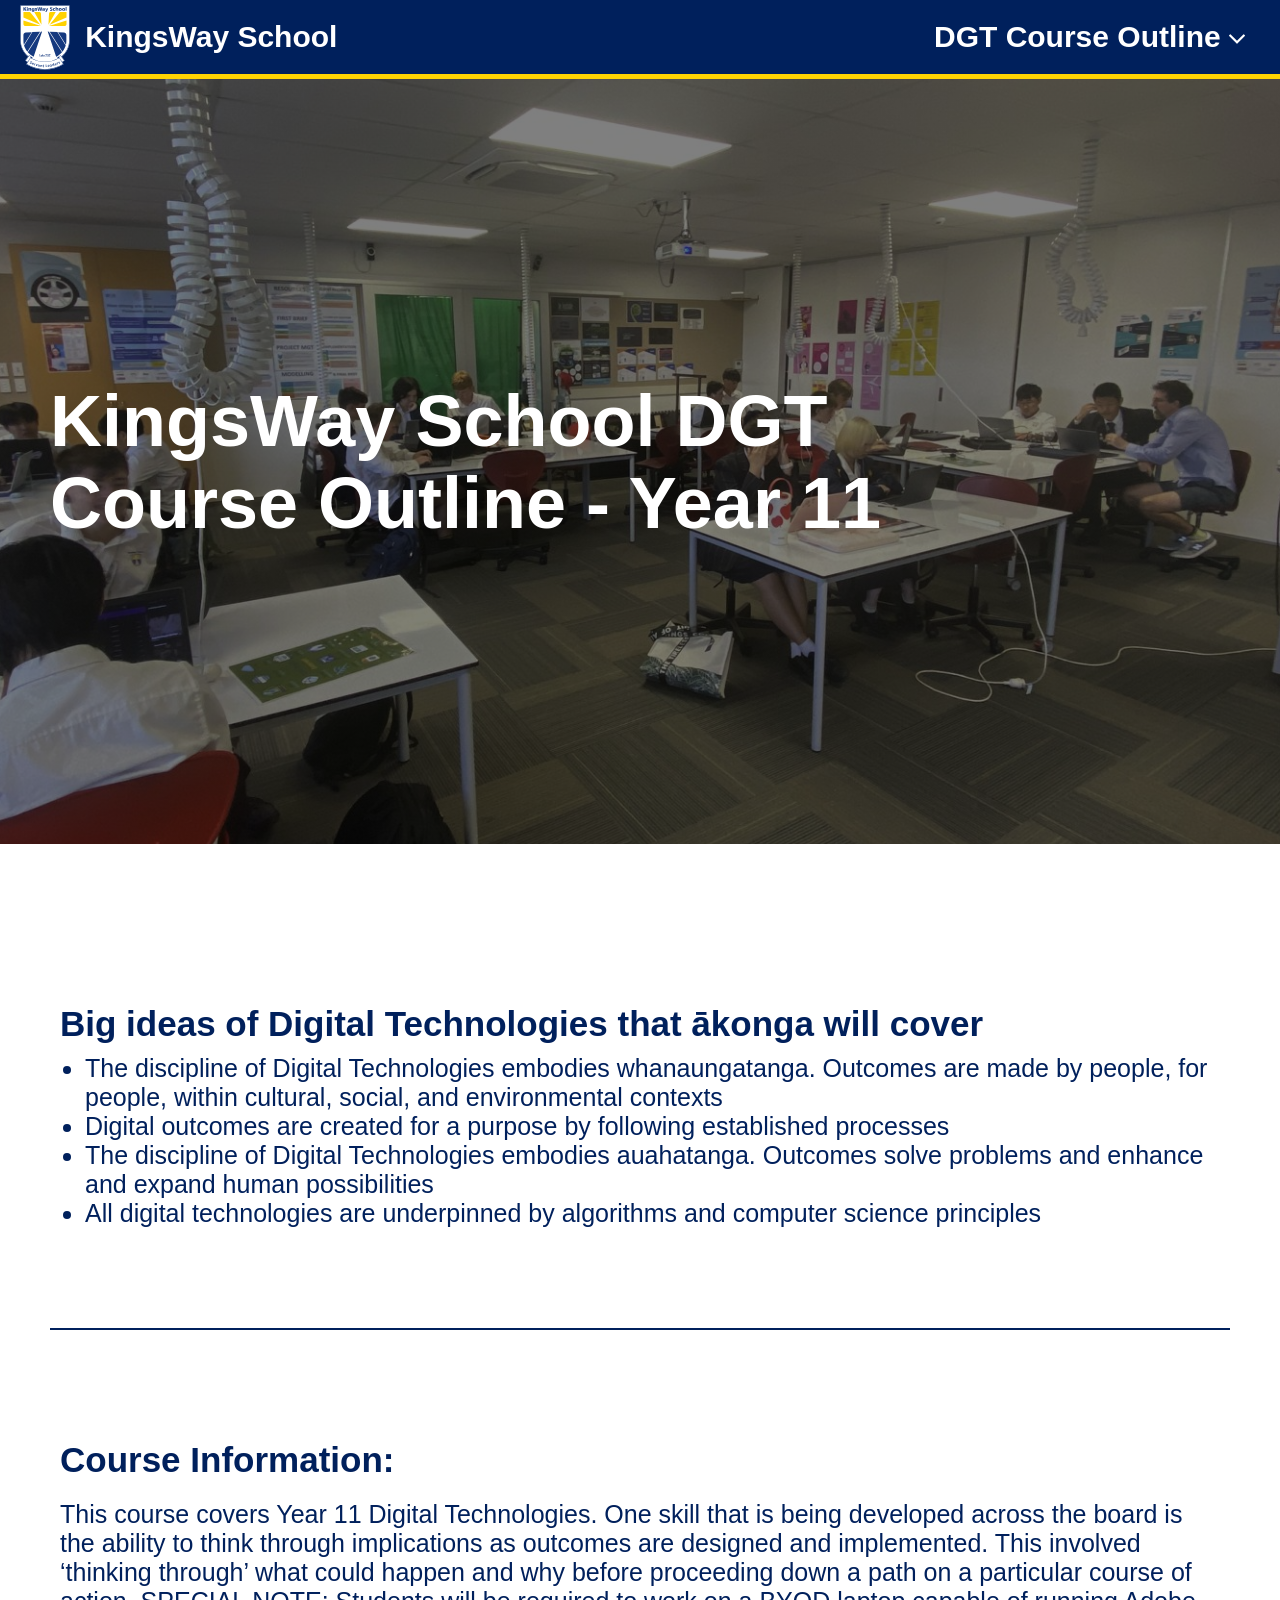
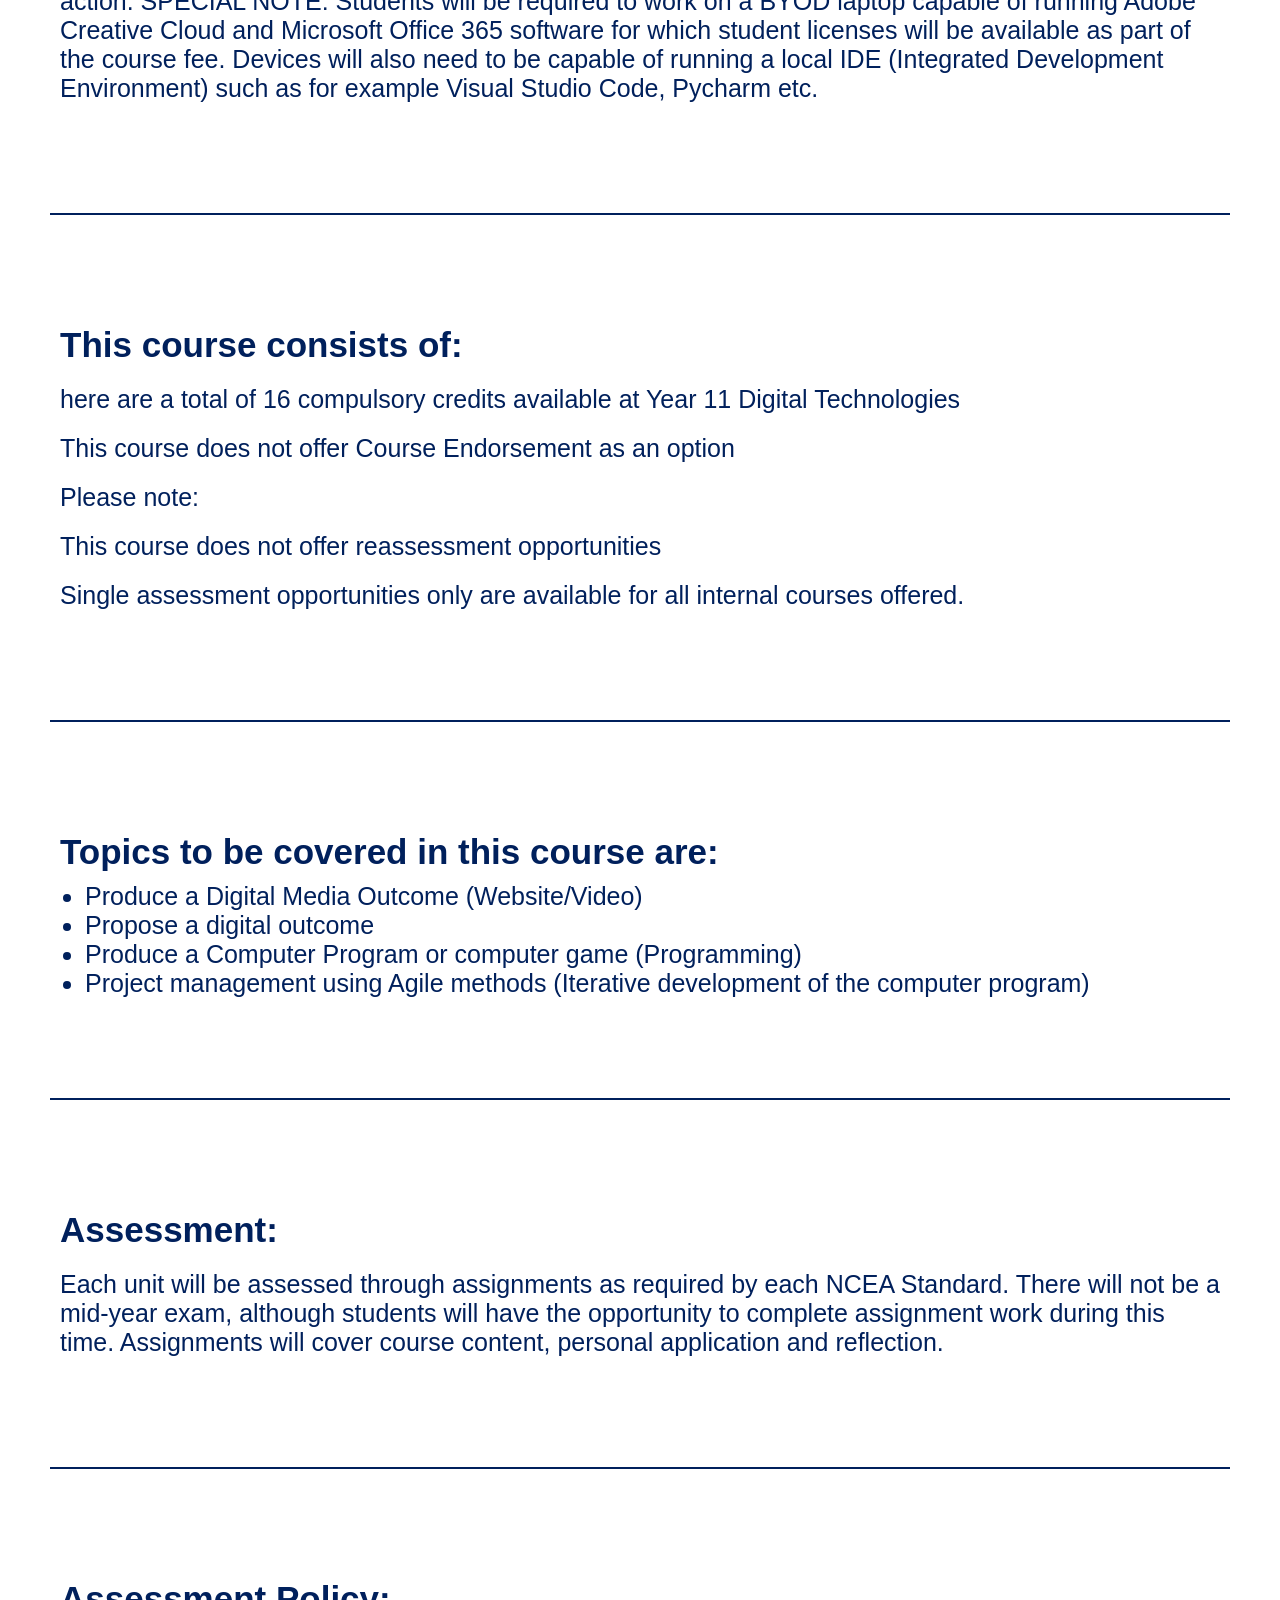
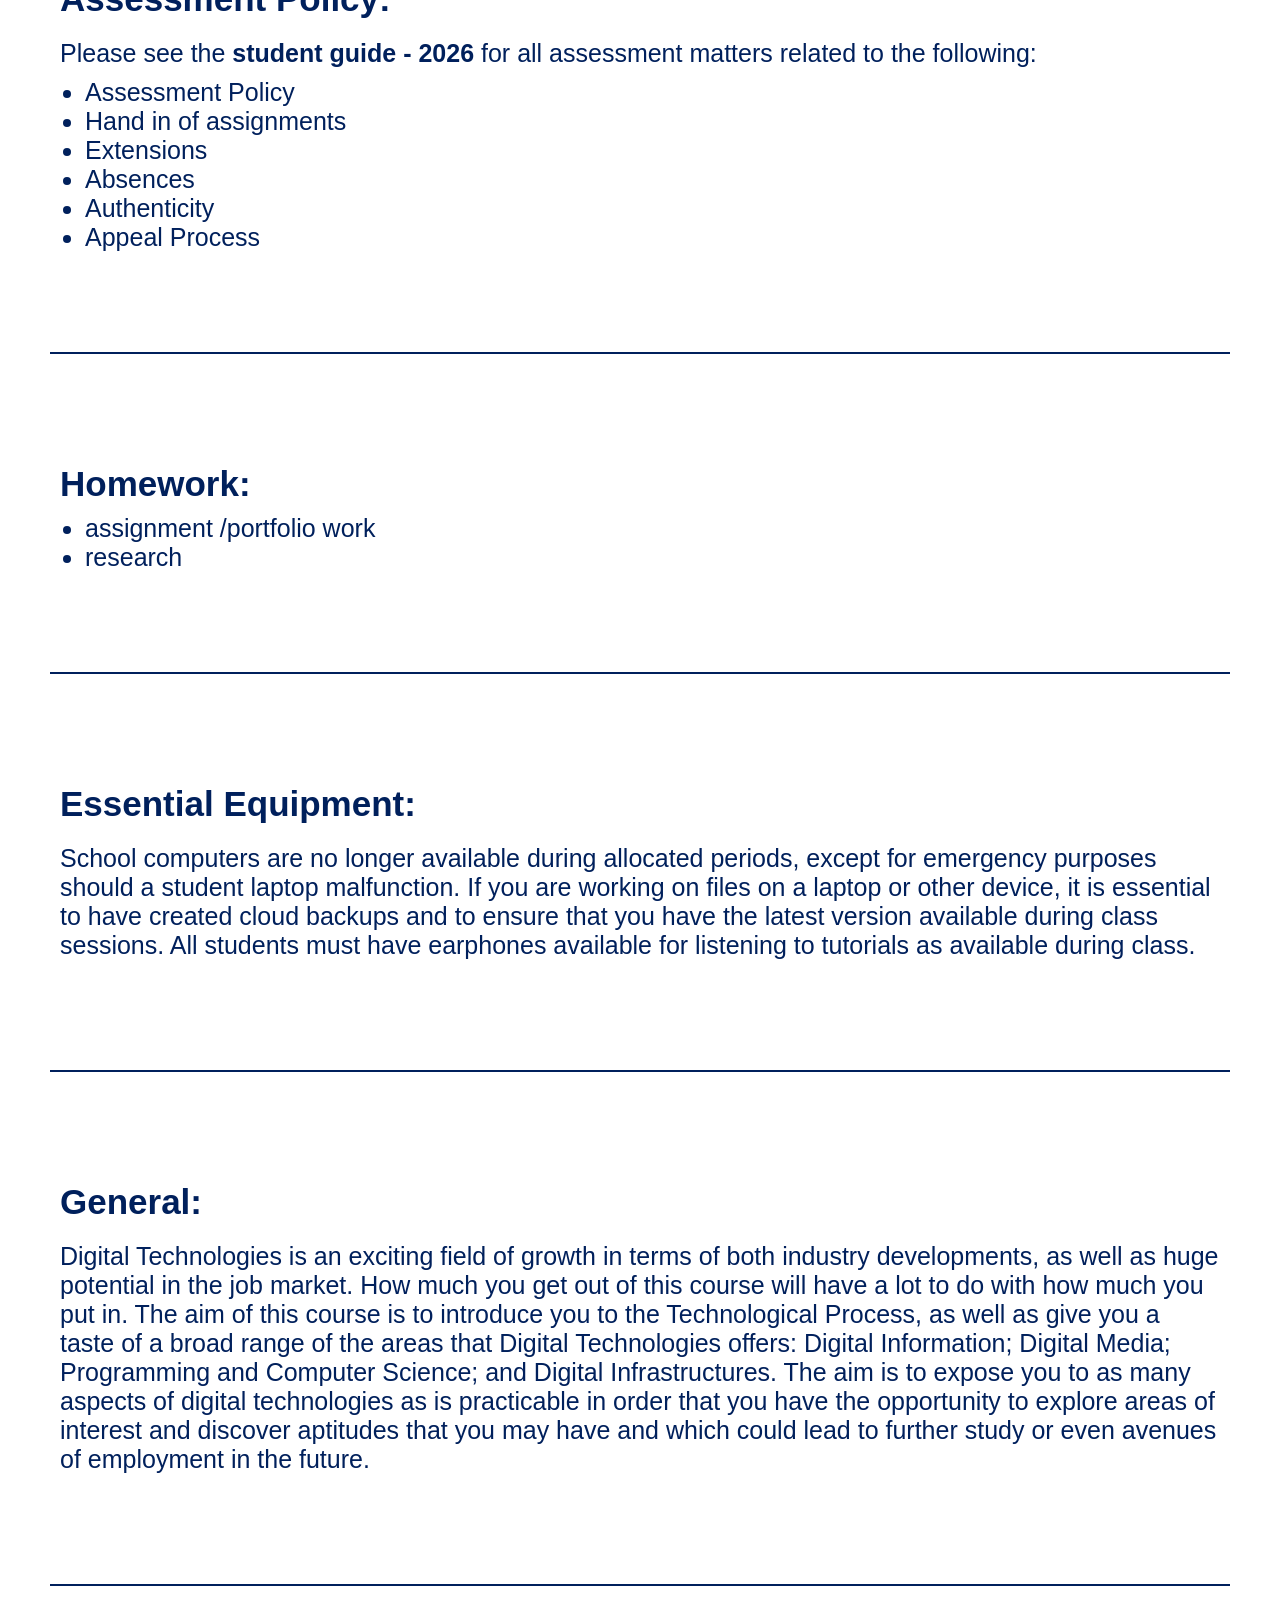
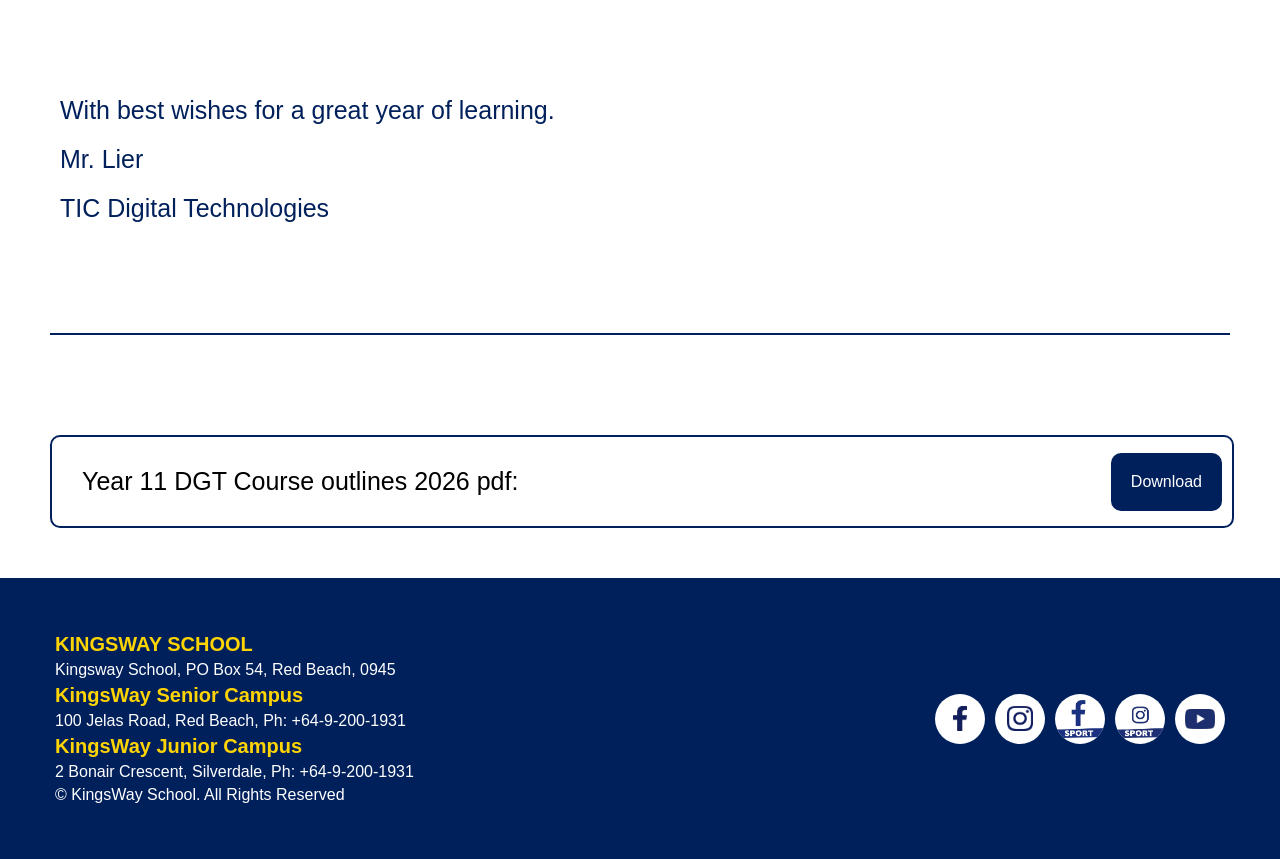
==== Term 1 2026 DGT Website/dgt_course_outline_y11.html @ 3ce1ca06 "Added download buttons" ====
<!--TODO 
 Make sure that you make images run fast
 fix introduction overflow

 -->

<!DOCTYPE html>
<html lang="en">
    <head>
        <!-- Links style to this page and sets descriptions, keyword and viewport.  -->
        <!-- Title sets what the viewer sees as the tab name -->
        <title> DGT Course Outlines Year 11</title>
        <!-- Links this page to the style sheet -->
        <link href="styles/style.css" rel = "stylesheet">
        <!-- links the java script -->
        <script src = "scripts/scripts.js" defer></script>

        <meta charset = "UTF-8">
        <meta name = "description" content = "This is a website that has the course outlines for L1, L2 and L3 DGT For students at kingswayschool">
        <meta name = "viewport" content = " width=device-width, initial-scale=1.0">
        <meta name = "keywords" content = "DGT, Course Outlines, Kingsway School">
            
    </head>  


    <body>
        <!-- div that puts the a background around the title and the navbar -->
        <div class = "new_title_background" id = "paralax_title">
            
            <!-- Nav Bar where all the links to other pages are -->
            <nav> 
                <!-- Container that holds the whole navbar -->
                <div class = "nav_bar">
                    <!-- Right ~50% of nav bar that holds that logo and "Kingsway Shool" Text. -->
                    <div class = "nav_logo_div">
                        <a class = "logo_link_img_a" href = "index.html"><img alt = "Kingsway School Logo" src="images/Kingsway-School-Logo.svg" class = "logo_link_img"></a>
                        <a class = "nav_bar_text" href = "index.html">KingsWay School</a>
                    </div>
                    <!-- Left ~50% of navbar what holds the dropdown menu -->
                    <div class = "nav_link_div">
                        <!-- dropdown menu-->
                        <div class="dropdown" data-dropdown>
                            <!-- dropdown menu button (when clicked the dropdown menu will open)-->
                            <button class = "nav_bar_text" id = "dropdown_toggle_button" data-dropdown-button>DGT Course Outline <img alt = "Drop down arrow" src="images/drop_down_arrow.svg" class = "drop_down_arrow"></button>
                            <!-- drop down menu content -->
                            <div class="dropdown_menu">
                                <a href = "dgt_course_outline_y11.html" class = "nav_bar_text drop_down_text">DGT Y11</a>
                                <a href = "dgt_course_outline_y12.html" class = "nav_bar_text drop_down_text">DGT L2</a>
                                <a href = "dgt_course_outline_y13.html" class = "nav_bar_text drop_down_text">DGT L3</a>
                            </div>
                        </div>
                    </div>
            </nav>       

            <!-- title and its background -->
            <div class = "title">
                <div class = "behind_text">
                    <div class = "text_width_restrainer">
                        <h1>KingsWay School DGT Course Outline - Year 11</h1>
                    </div>
                </div>
            </div>

        </div>


        <div class = "page_info_div">  
            
            <div class = "big_ideas">
                <h2>Big ideas of Digital Technologies that ākonga will cover</h2>
                <ul>

                    <li>The discipline of Digital Technologies embodies whanaungatanga. Outcomes are made by people, for people, within cultural, social, and environmental contexts </li>
                    <li>Digital outcomes are created for a purpose by following established processes </li>
                    <li>The discipline of Digital Technologies embodies auahatanga. Outcomes solve problems and enhance and expand human possibilities</li>
                    <li>All digital technologies are underpinned by algorithms and computer science principles</li>

                </ul>
            </div>


            <div class = "course_information">
                <h3>Course Information:</h3>
                <p>This course covers Year 11 Digital Technologies. One skill that is being developed across the board is the ability to think through implications as outcomes are designed and implemented. This involved ‘thinking through’ what could happen and why before proceeding down a path on a particular course of action.  
                    SPECIAL NOTE:  Students will be required to work on a BYOD laptop capable of running Adobe Creative Cloud and Microsoft Office 365 software for which student licenses will be available as part of the course fee. Devices will also need to be capable of running a local IDE (Integrated Development Environment) such as for example Visual Studio Code, Pycharm etc.
                </p>
            </div>


            <div class = "course_consists">
                <h3>This course consists of: </h3>
                <p>here are a total of 16 compulsory credits available at Year 11 Digital Technologies</p>
                <p>This course does not offer Course Endorsement as an option</p>
                <p>Please note:</p>
                <p>This course does not offer reassessment opportunities</p>
                <p>Single assessment opportunities only are available for all internal courses offered.</p>
            </div>


            <div class = "topics_covered">
                <h3>Topics to be covered in this course are:</h3>
                <ul>
                    <li>Produce a Digital Media Outcome (Website/Video)</li>
                    <li>Propose a digital outcome</li>
                    <li>Produce a Computer Program or computer game (Programming)</li>
                    <li>Project management using Agile methods (Iterative development of the computer program)</li>
                </ul>
            </div>

            <div class = "assessment">
                <h3>Assessment:</h3>
                <p>Each unit will be assessed through assignments as required by each NCEA Standard. There will not be a mid-year exam, although students will have the opportunity to complete assignment work during this time. Assignments will cover course content, personal application and reflection.</p>
            </div>


            <div class = "assessment_policy">
                <h3>Assessment Policy:</h3>
                <p>Please see the <span class = "bold">student guide - 2026</span> for all assessment matters related to the following:</p>
                
                <ul>
                    <li>Assessment Policy</li>
                    <li>Hand in of assignments</li>
                    <li>Extensions</li>
                    <li>Absences</li>
                    <li>Authenticity </li>
                    <li>Appeal Process</li>
                </ul>
            </div>



            <div class = "homework">
                <h3>Homework:</h3>
                <ul>
                    <li>assignment /portfolio work</li>
                    <li>research</li>
                </ul>
            </div>


            <div class = "essential_equipment">
                <h3>Essential Equipment:</h3>
                <p>School computers are no longer available during allocated periods, except for emergency purposes should a student laptop malfunction. If you are working on files on a laptop or other device, it is essential to have created cloud backups and to ensure that you have the latest version available during class sessions. All students must have earphones available for listening to tutorials as available during class. </p>
            </div>



            <!-- =============== -->
            <!-- could add table -->
            <!-- =============== -->



            <div class = "general">
                <h3>General:</h3>
                <p>Digital Technologies is an exciting field of growth in terms of both industry developments, as well as huge potential in the job market.  How much you get out of this course will have a lot to do with how much you put in.  The aim of this course is to introduce you to the Technological Process, as well as give you a taste of a broad range of the areas that Digital Technologies offers: Digital Information; Digital Media; Programming and Computer Science; and Digital Infrastructures. The aim is to expose you to as many aspects of digital technologies as is practicable in order that you have the opportunity to explore areas of interest and discover aptitudes that you may have and which could lead to further study or even avenues of employment in the future.</p>
            </div>
                
            
            

            <div class = "sign_off">
                <!-- might need image of signature -->
                <P>With best wishes for a great year of learning.</P>
                <P>Mr. Lier</P>
                <p>TIC Digital Technologies</p>
            </div>  


        </div>
        

        <div class = "margin">
            <div class = "download_div">
                <p class = "download_text">Year 11 DGT Course outlines 2026 pdf:</p>
                <a class = "download_link" href="documents/year-11-dgt-course-outline-2026.pdf" >Download</a>
            </div>
        </div>





        



        <footer>
            <!-- give info about kingsway school -->
            <div class = "footer_div">
                <div class = "footer_info_div"> 
                    <h5 class = "footer_text">KINGSWAY SCHOOL</h5>
                    <p class = "footer_text">Kingsway School, PO Box 54, Red Beach, 0945</p>
                    <h5 class = "footer_text">KingsWay Senior Campus</h5>
                    <p class = "footer_text">100 Jelas Road, Red Beach, Ph: +64-9-200-1931</p>
                    <h5 class = "footer_text">KingsWay Junior Campus</h5>
                    <p class = "footer_text">2 Bonair Crescent, Silverdale, Ph: +64-9-200-1931</p>
                    <p class = "footer_text">© KingsWay School. All Rights Reserved</p>
                </div>


                <!-- links all of kingsways other sites -->
                <div class = "footer_link_div">
                    <a href="https://www.facebook.com/kingsway.school.nz" target = "_blank" class = "footer_link">
                        <div class = footer_link_content>
                            <img alt = "facebook logo" src = "images/facebook_f_no_background.png" class = "footer_link_img">
                        </div>
                    </a>
                    <a href="https://www.instagram.com/kingsway_school_nz/" target = "_blank" class = "footer_link">
                        <div class = footer_link_content>
                            <img alt = "instagram Logo" src = "images/instagram_logo_no_background.png" class= "footer_link_img">
                        </div>
                    </a>
                    <a href="https://www.facebook.com/KingswaySchoolSport" target = "_blank" class = "footer_link">
                        <div class = footer_link_content>
                            <img alt = "Facebook sports Logo" src = "images/facebook_sport_logo_no_background.png" class = "footer_link_img_large">
                        </div>
                    </a>
                    <a href="http://instagram.com/kingsway.sport/" target = "_blank" class = "footer_link">
                        <div class = footer_link_content>
                            <img alt = "Instagram sports logo" src = "images/instagram_sport_logo.png" class = "footer_link_img_large">
                        </div>
                    </a>
                    <a href="https://www.youtube.com/channel/UCqCFdAfrhP3bWX5LSuPSF2A/featured?view_as=subscriber" target = "_blank" class = "footer_link">
                        <div class = footer_link_content>
                            <img alt = "Youtube Logo" src = "images/youtube_logo.png" class = "footer_link_img_small">
                        </div>
                    </a>
                </div>
            </div>
        </footer>




    </body>
</html>
---- Term 1 2026 DGT Website/styles/style.css ----
/* ================= */
  /* Sets global defult */
  /* ================= */
*{
  padding:0px;
  margin:0px;
}

html, body { 
  overflow-x: hidden; 
}

/* ======= */
/* Nav bar */
/* ======= */

/* Styles nav buttons */
button{
background-color:#00205C ;
border:none;
margin-right:20px;
}




/* Puts nav bar on top of everything else */
nav {
  position: relative;
  z-index: 10; 
  
}


/* Styles main div of the nav bar*/
/* makes the dropdown go to the right and the logo to the left */
.nav_bar{
  background-color: hsl(219, 100%, 18%);
  border-bottom:5px solid #FFD403;
  width:100%;
  display:flex;
  justify-content: space-between;
  flex-wrap: wrap;
  
}



/* verticaly center left side of nav bar*/
.nav_logo_div{
  display:flex;
  align-items: center;
}


/* verticaly center right side of nav bar*/
.nav_link_div{
  display: flex;
  align-items:center;
}


/* Styles text in nav bar */
.nav_bar_text{
  font-family: "Myriad Pro",sans-serif;
  font-weight: 700;
  font-size:30px;
  color:white;
  text-decoration:none;
  cursor: pointer;
  padding: 15px;
}


/* Styles additional attributes dropdown text */
.drop_down_text{
  padding-right: 210px;
  display: block;
}


/* when dropdown text is hovered over it changes color */
.drop_down_text:hover{
  background-color: #1a366d;
  border-radius: 10px;
}

/* Styles the image in the nav bar*/
/* make curser a pointer */
.logo_link_img_a{
  margin-left: 20px;
  cursor: pointer;
}


/* styles height of navbar image in navbar */
.logo_link_img{
  height: 65px;
  margin-top: 5px;
}

/* Sets the dropdown's position to relative*/
.dropdown{
  position: relative;
}

/* styles the dropdown menu  */
/* however makes it invisable.  */
/* sytles how it will apear when unhidden*/  
.dropdown_menu{
  position:absolute;
  background-color: #00205C;
  opacity: 0;
  pointer-events: none;
  transform: translateY(-210px);
  transition: transform 150ms ease-in-out, opacity 150ms ease-in-out;
  margin-top:5px;
  z-index: -1;
  border-bottom-left-radius: 10px;
  border-bottom-right-radius: 10px; 
}

/* when dropdown gets the active class it will apear and slide in */
.dropdown.active .dropdown_menu{
  opacity: 1;
  transform: translateY(0px);
  pointer-events:auto;
  box-shadow: 5px 5px 10px -3px rgba(0, 0, 0, 1);
  
}




/* ========================== */
/* Title and Title background */
/* ========================== */




/* sets the background image and behavours so that paralax scrolling will work */
.new_title_background{
  background: 
      url("../images/whole_dgt_class.jpg");

  background-size:cover;
  background-repeat: no-repeat;
  background-position: center 0px;
  background-attachment: fixed;
  will-change: background-position;
}

/* makes the title take up the whole vertical hieght of the screen no matter the size of it */
.title{
  height: 85vh;
  width:100%;
  display:flex;
  justify-content: start;
  align-items: center;
}


/* sets the size color and font of h1s */
h1 {
  font-size: 4.5em;
  color:white;  
  font-family: "Myriad Pro",sans-serif;
  
}

/* sets a 50% transpearant black layer behind text so that it is readable */
.behind_text{
  background: 
    linear-gradient(rgba(0, 0, 0, 0.5), rgba(0, 0, 0, 0.5));
  width: 100%;  
  height: 100%;
  display:flex;
  justify-content: start;
  align-items: center;
}


/* makes to so that the text in the title does not get larger then 850px */
.text_width_restrainer{
  max-width:900px;
  margin:0px 50px;
  
}


/* =========================== */
/* Introduction to the website */
/* =========================== */


/* sets the size and colour of the introduction */
.introduction{
  display:flex;
  width:100%;
  background-color: #D3D3D3;
  height: 500px;
}

/* centers the "welcome" and makes it only take 30% of the screen */
.welcome_div{
  display: flex;
  justify-content: center;
  align-items: center;
  /* background-color: red; */
  width:30%;

}


/* centers the explaination and sets width to 70%*/
.explaination_div{
  width:70%;
  display: flex;
  justify-content: center;
  align-items: center;
}



/* sets how the paragraph text looks in the home page */
.main_page_body_text{
  margin:30px;
  font-size: 30px;
  color:#00205C;
  font-family: "Myriad Pro",sans-serif;
}


/* sets h2 text colour size and font. */
.welcome_text{
  font-size: 4em;
  margin-left:30px;
  color:white;
  font-family: "Myriad Pro",sans-serif;
  color:#00205C;
}



/* =============== */
/* Main page links */
/* =============== */


/*  */
.body_link_div{
  display: flex;
  justify-content: space-evenly;
  align-items: center;
  flex-wrap: wrap;
  row-gap: 50px;
  
  padding-top:200px;
  padding-bottom:200px;


}



/* sets the size of body_links */
/* makes the transition ease instead of instant */
.body_link_img_div{ 
  height: 500px;
  border-radius: 30px;
  transition: transform 0.3s ease, box-shadow 0.3s ease;
}
/* makes the images larger when you hover */
.body_link_img_div:hover{ 
  transform: scale(1.05);
  box-shadow: 0 15px 30px rgba(0,0,0,0.15)
}

/* goes behind the text so that you can read it easily */
/* formates the text so that it in columns */

.body_link_color_div{
  background: 
    linear-gradient(rgba(0, 0, 0, 0.5), rgba(0, 0, 0, 0.5));
  width:100%;
  height:100%;
  border-radius: 30px;
  display: flex;
  flex-direction: column;
  justify-content: center;
  align-items: center;
  gap: 7px;
}

/* sets background image for differant buttons */
/* makes them cover which makes them fill the whole box with as much of the image visiable as posiable */
#year_11_body_link{
  background: 
    url("../images/students_helping_each_other.jpg");
  background-size:cover;
  background-position: center;
  width: 450px;
}

#year_12_body_link{
  background: 
    url("../images/teacher_helping_student.jpg");
  background-size:cover;
  background-position: center;
  width: 450px;

}


#year_13_body_link{
  background: 
    url("../images/student_in_blazer_working.jpg");
  background-size:cover;
  background-position: center;
  width: 450px;
}

/* sets the outline for the main links */
.body_link{
  border-radius: 30px;
  text-decoration: none;
  margin:10px;
}

/* sets the text in body links */
.body_link_text{
  color:white;
  font-family: "Myriad Pro",sans-serif;
  padding: 0px 30px; 
}


/* sets the size of texts in body link */
h3.body_link_text{
  font-size: 50px;
}

h4.body_link_text{
  font-size: 30px;
}

h5.body_link_text{
  margin-top:30px;
}


/* ====== */
/* Footer */
/* ====== */



/* sets so that the footer displays the info on the left and the links on the right */
/* makes  */
.footer_div{
  display:flex;
  justify-content: space-between;
  align-items: center;
  flex-wrap: wrap;
  background-color:#00205C;
}


/* make there be room inbetween the top and bottom of the footer and the left side of the page */
.footer_info_div{
  margin-left: 50px;
  padding-top:50px;
  padding-bottom:50px;
  
}


/* centers and puts space between the links in the footer*/
.footer_link_div{
  display: flex;
  flex-wrap: wrap;
  align-items: center;
  justify-content: end;
  padding:50px;
}



/* syltes the heading text in the footer */
h5.footer_text{
  color:#FFD403;
  font-size:20px;
  margin:5px;
   font-family:"Avenir Next", sans-serif ;
}

/* sytles the p text in the footer */
p.footer_text{
  color:white;
  font-size:16px;
  font-family:"Avenir Next", sans-serif ;
  margin:5px;
}


/* styles how the links in the footer look.*/
.footer_link{
  display: inline-flex;
  justify-content: center;
  align-items: center;
  width: 50px; 
  height: 50px;
  margin: 5px;
  border-radius: 50%; /* make anchor itself circular */
  overflow: hidden;      /* clip clickable area to circle */
  background-color: white; /* white background moved here */
}
.footer_link_content{
  /* removed fixed size and margin to let parent anchor control dimensions */
  display: flex;
  justify-content: center;
  align-items: center;
  width: 100%;
  height: 100%;
}

/* when you hover over the link in the footer they turn a differant  */
.footer_link_content:hover{
  background-color: #FFD403;
}

/* sets the high of normal images in the foter links */
.footer_link_img{
  height:25px;
  overflow: hidden;
}

/* some images have a banner that says sports they needed to be given a differant high to make the banner go onto the edge of theh cirle */
.footer_link_img_large{
  height:38px;
  overflow: hidden;
}

/* the youtube logo looked weird when its height was 25px so i made it 20px instead */
.footer_link_img_small{
  height:20px;
  overflow: hidden;
}


/* ============================== */
/* Other pages coures online info */
/* ============================== */

/* sets all info in coures outline for 3 pages */
.page_info_div{
  color:#00205C;
  padding:50px;
  font-family: "Myriad Pro", sans-serif;
}

/* give the padding, margin and text height to make the elements in page_info_div readable and sectioned*/
.page_info_div div{
  padding:100px 0px;
  border-bottom: 2px solid #00205C;
}

.page_info_div h2{
  font-size: 35px;
  padding:10px;
}

.page_info_div h3{
  font-size: 35px;
  padding:10px;
}

.page_info_div p{
  font-size: 35px;
  padding:10px;
}

.page_info_div h3{
  font-size: 35px;
  padding:10px;
}


.page_info_div p{
  font-size: 25px;
}

.page_info_div li{
  font-size: 25px;

}

.page_info_div ul{
  padding-left:35px;
}



/* makes important parts bold */
.bold{
  font-weight: bold;
}

.margin{
  margin: 50px;
}

.download_div{
  width:100%;
  border: 2px solid #00205C;
  border-radius: 10px;
  display: flex;
  justify-content: space-between;
  align-items: center;
  font-family: "Myriad Pro", sans-serif;
}

.download_text{
  padding: 30px;
  font-size: 25px;
}

.download_link{
  margin: 10px;
  padding:20px;
  text-decoration: none;
  background-color: #00205C;
  border-radius: 10px;
  color:white;
}





/* when the screen become less then 1024px in width this makes the introduction change from having "welcome" on the left and text on the right to having text on the top and text underneth */
@media all and (max-width:1024px){

  /* makes the divs in the introduction go underneth each other and sets the height to 450px*/
  .introduction{
    flex-wrap:wrap;
    height: 450px;


    /* Not needed 90% of the time however fail safe if the screen in really small (I edknowledge that scroll boxs are not ideal) */
    overflow: scroll;

  }


  /* sets the width of the explaination so that it takes up the whole screen and sets the content to the start instead of the center */
  /* by making the width 100% it forces them to wrap underneth each other */
  .explaination_div{
    width:100%;
    justify-content: start;
    align-items: start;
  }


  /* also sets width to the whole page and set the content to the start instead of the center */
  .welcome_div{
    width:100%;
    justify-content: start;
  }
}

@media (max-width: 520px) {
  /* centers everything is that button div* and puts the button under the text/

  /* resizing the text so that it isn't so large when the screen in small */
  .download_text{
    font-size: 20px;
    text-align: center;
    padding:15px;
      
  }

  .download_div{
    flex-wrap: wrap;
    justify-self: center;
    align-items: center;
  }

  .download_link{
    width:90%;
    text-align: center;

  }

}


@media (max-width: 480px) {
    .body_link_img_div {
      width: 100%;
    }



    .body_link_div {
      padding-top: 50px;
      padding-bottom: 50px;
    }

    /* makes margin 10% instead of 50px on the left and 0 on te right */
    /* this is done so there is padding on both sides and so that the padding looks more natureal*/
    .footer_info_div {
      margin: 0% 10% 0% 10%;
    }


    /* makes the pichture the size of the text in the link instead of 450px */
    /* this is done so that he pichture doesn't overflow off the screen */
    #year_11_body_link {
      width: 100%;
    }

    #year_12_body_link {
      width: 100%;
    }

    #year_13_body_link {
      width: 100%;
    }

    /* changes the size of the h1 text so that the text doesn't overflow too soon */
    h1 {
      font-size: 60px;
    }


    /* change the size of the text in the introduction so that it doesn't become a scroll box before it needs to */
    .main_page_body_text{
      font-size: 20px;
    }


   
    
}


@media (max-width: 400px){

  /* centers them so that both sides overflow at the same time. also makes them overflow later */
  .footer_div{
    justify-content: center;
  }

  .behind_text{
    justify-content: center;
  }

  .welcome_div{
    justify-content: center;
  }

  /* makes the margin 0 so that it centers properly */
  .welcome_text{
    margin: 0px;
  }
}
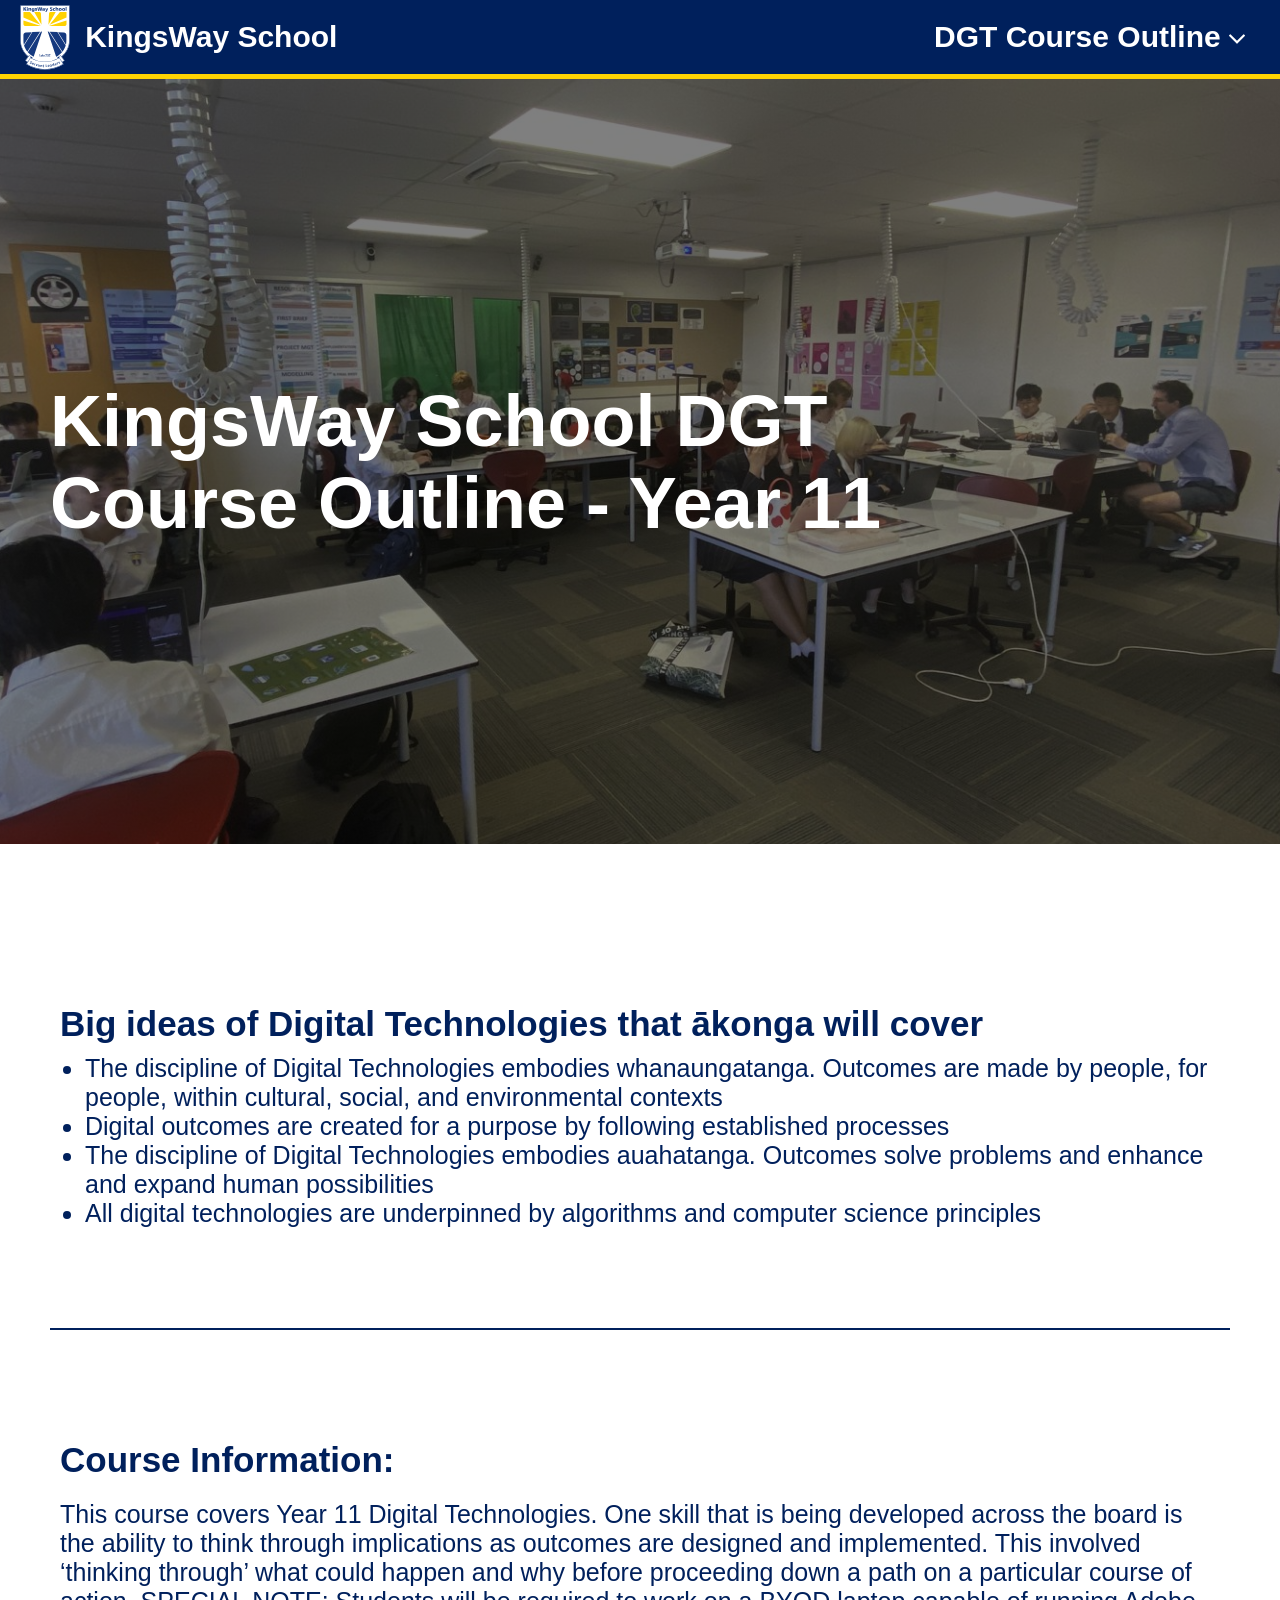
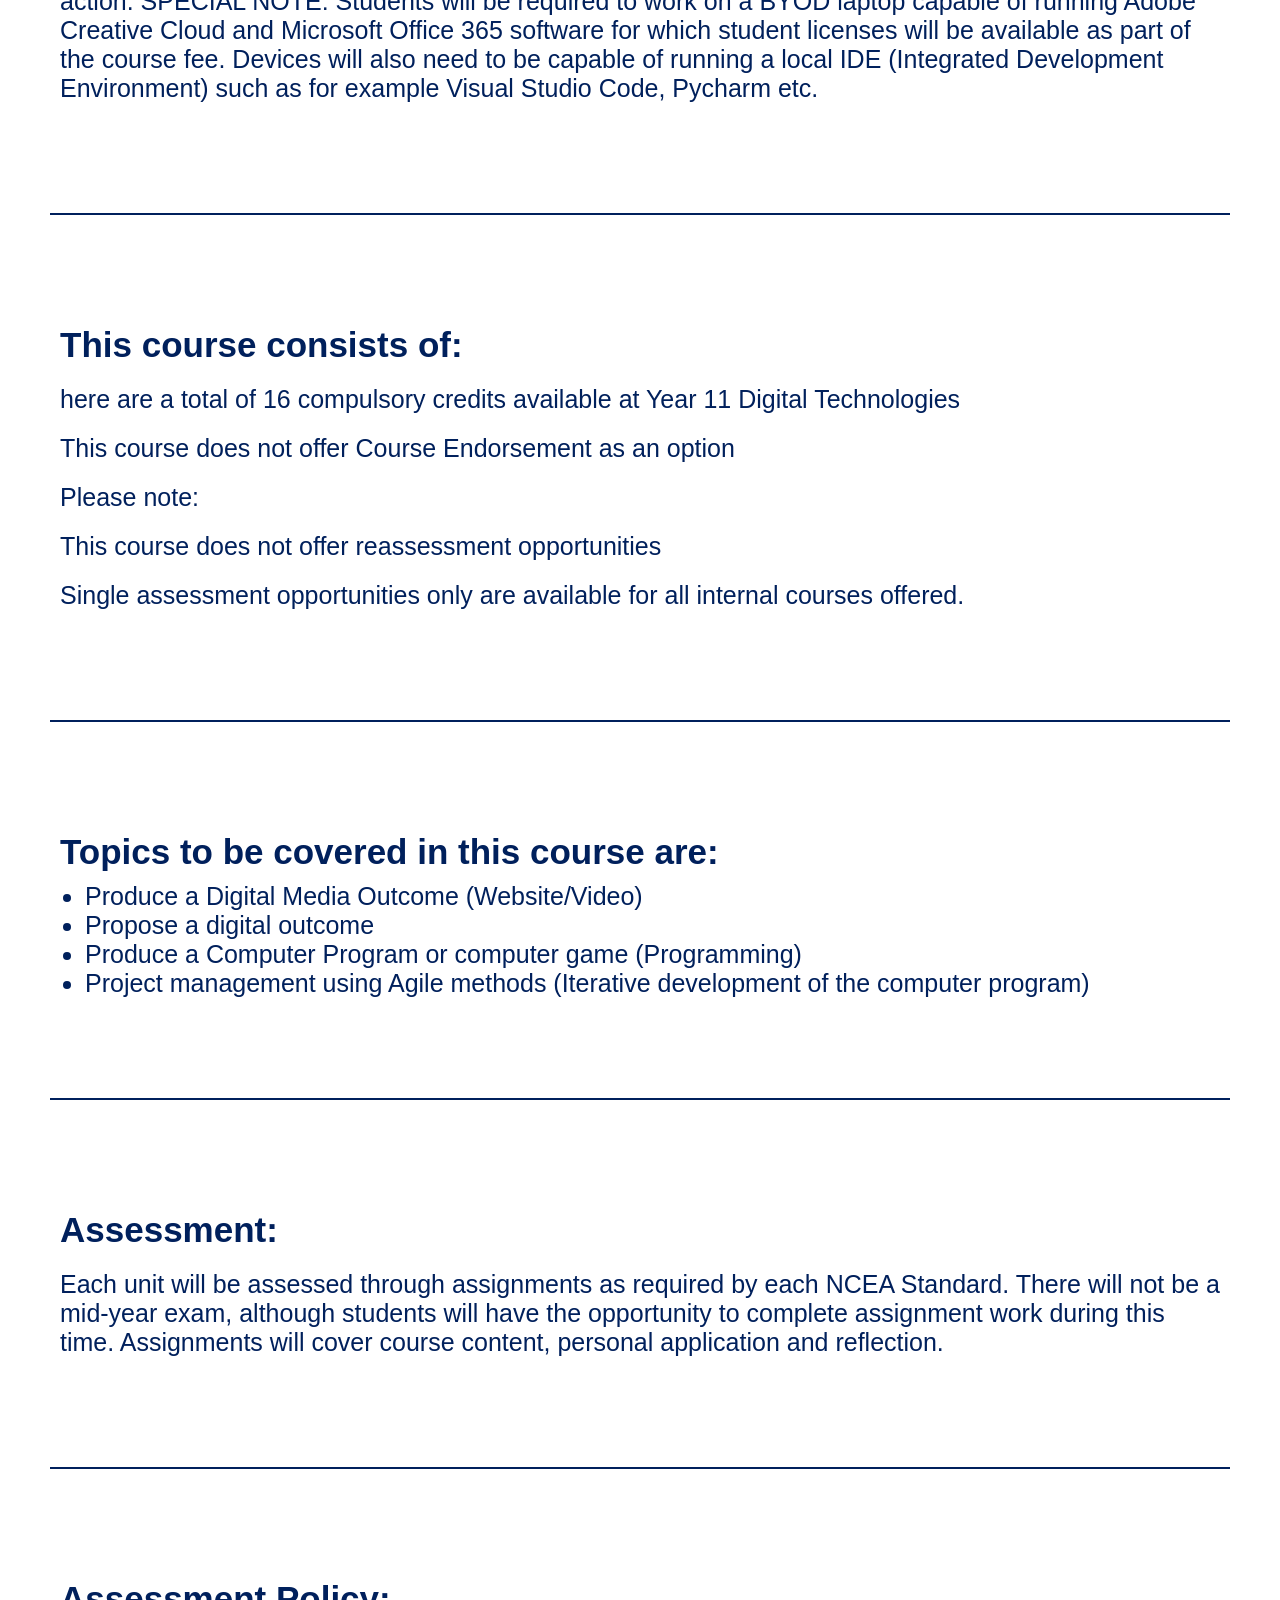
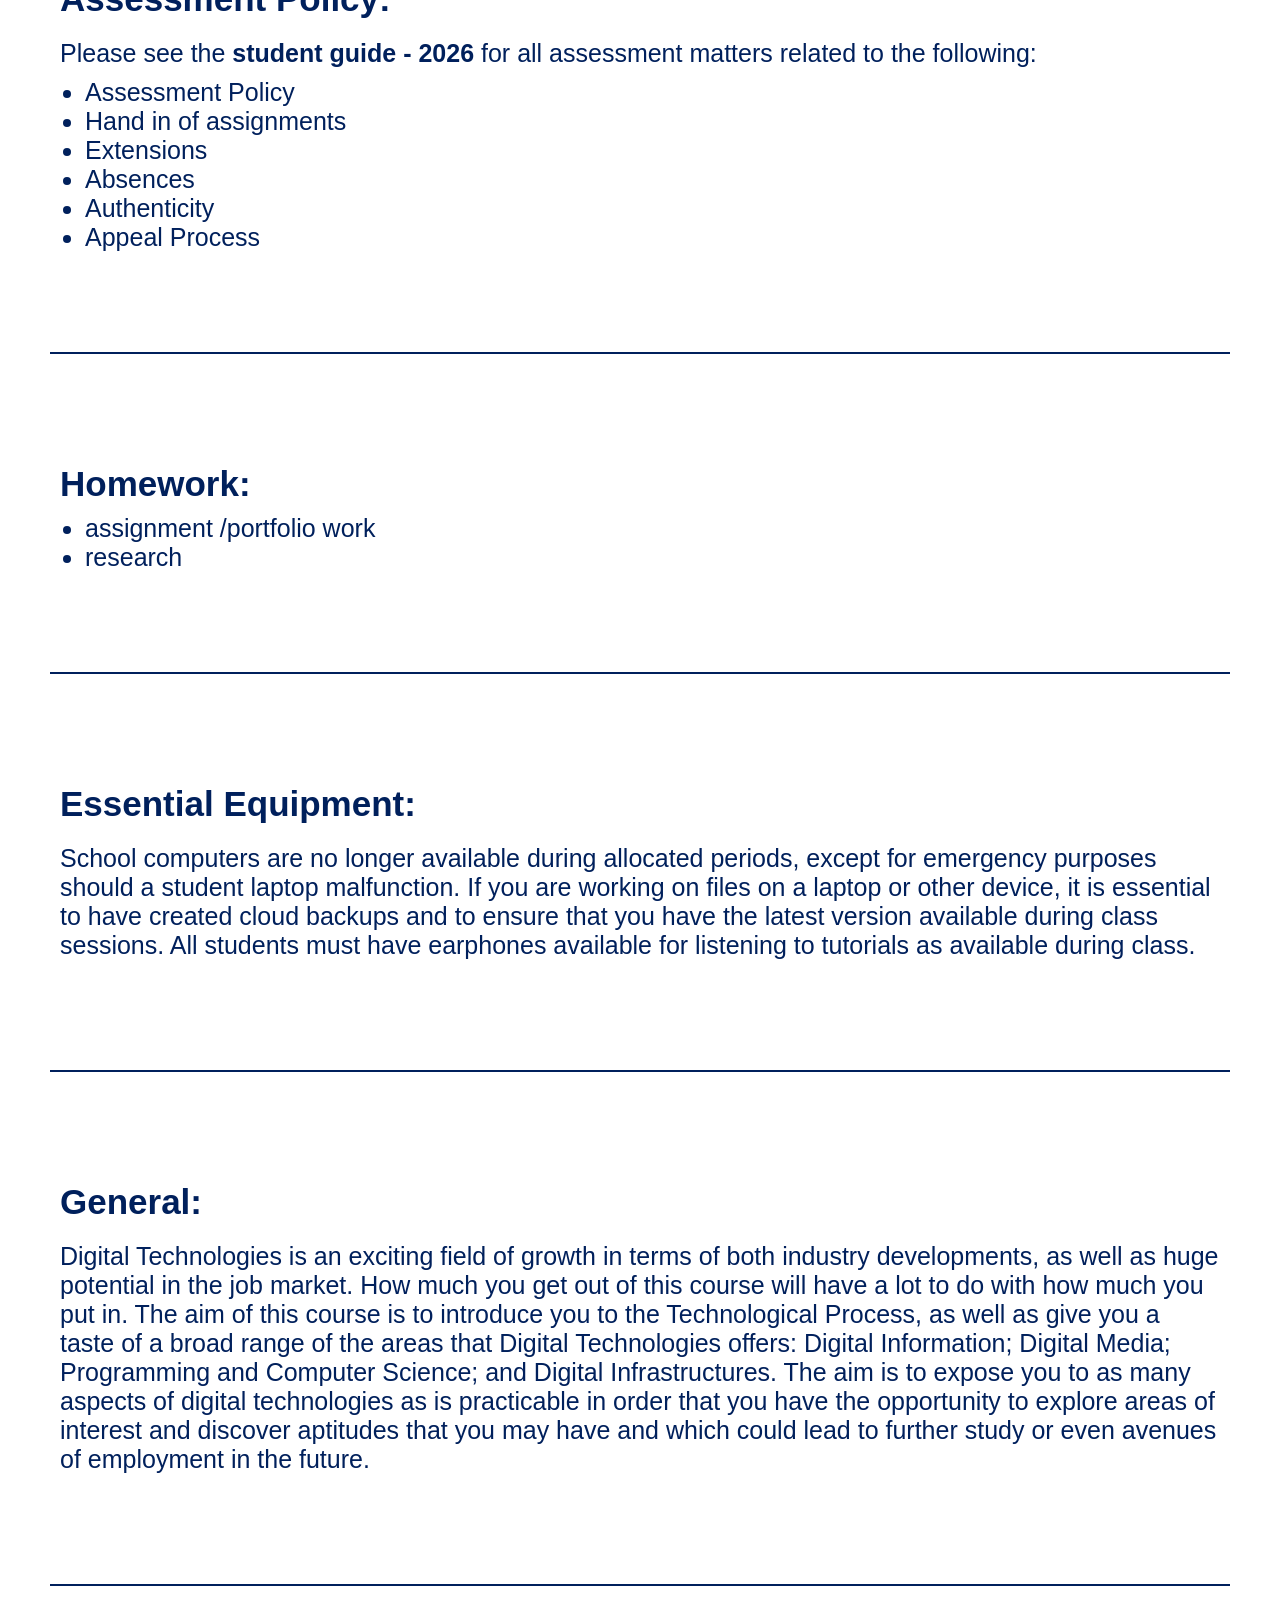
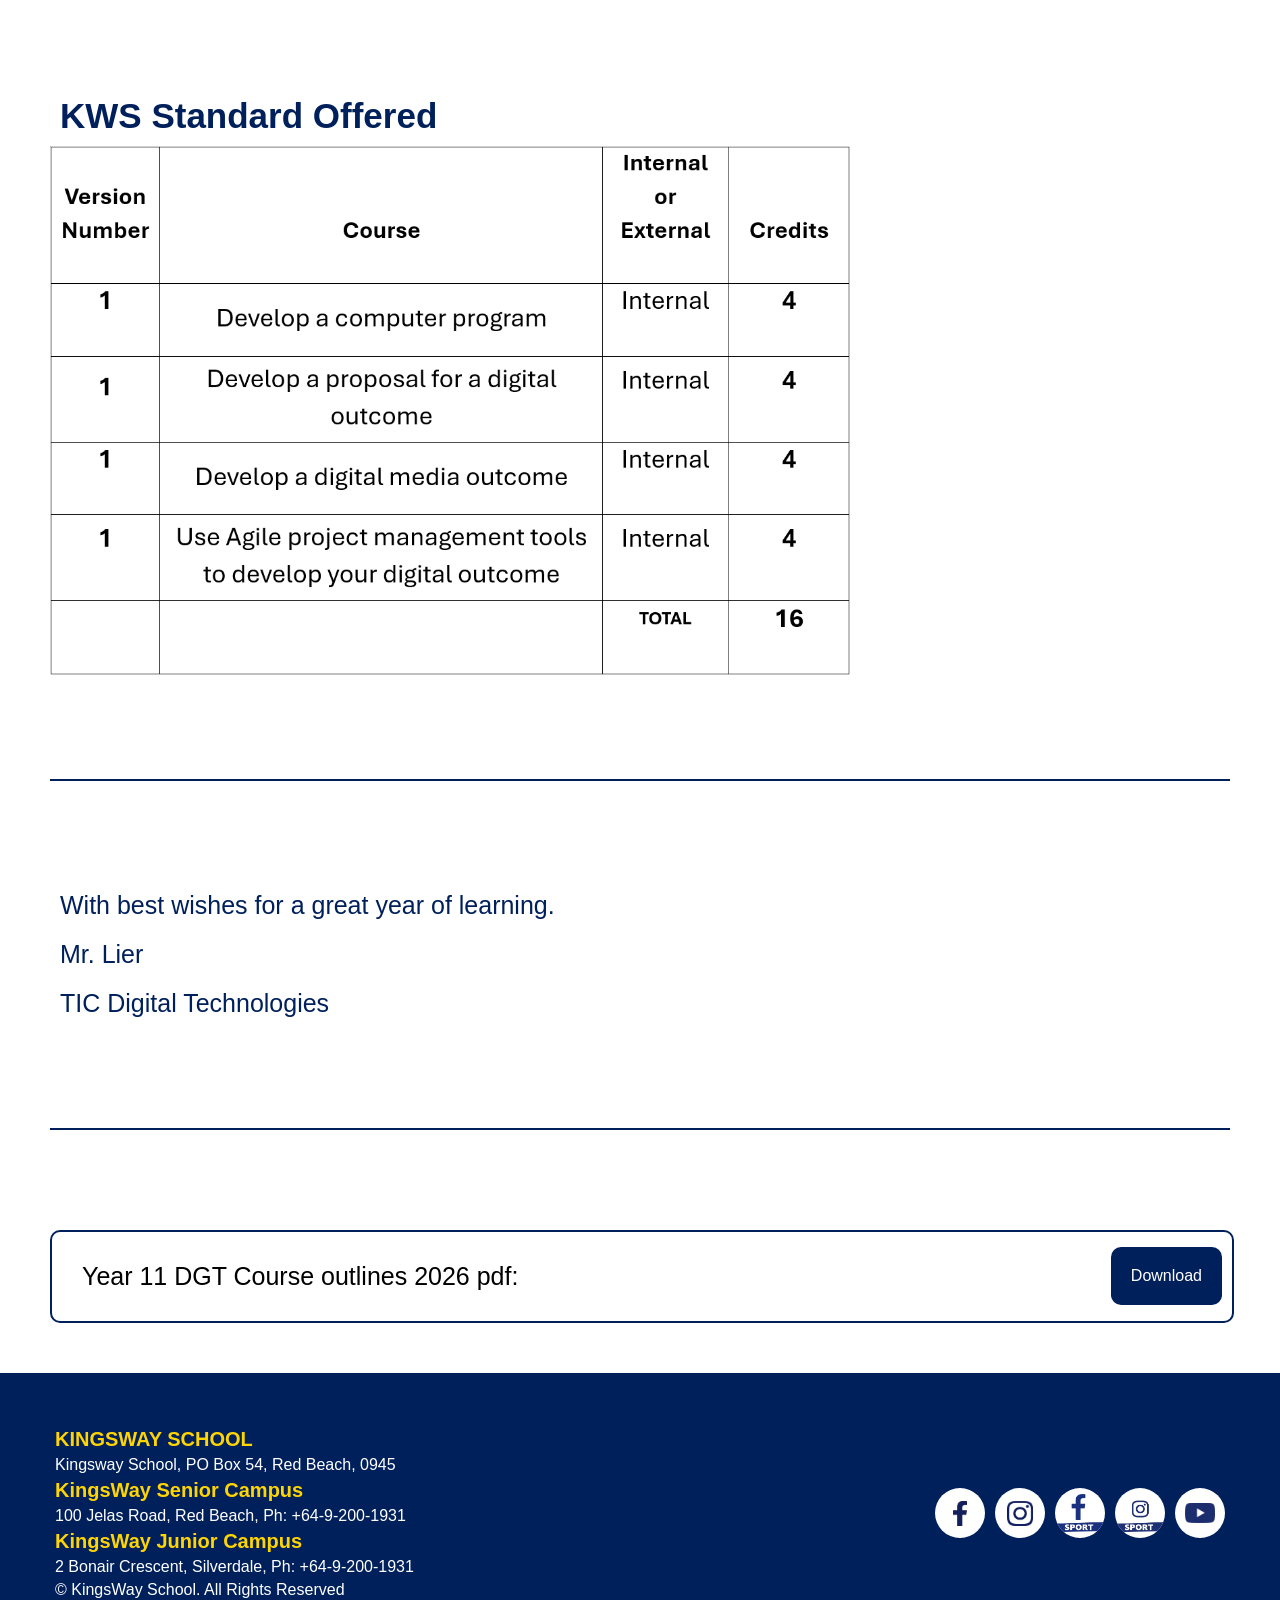
==== commit 85f6fae8: "Fixed Standards Offered Images (made text larger)" ====
--- a/Term 1 2026 DGT Website/dgt_course_outline_y11.html
+++ b/Term 1 2026 DGT Website/dgt_course_outline_y11.html
@@ -155,6 +155,13 @@
                 <h3>General:</h3>
                 <p>Digital Technologies is an exciting field of growth in terms of both industry developments, as well as huge potential in the job market.  How much you get out of this course will have a lot to do with how much you put in.  The aim of this course is to introduce you to the Technological Process, as well as give you a taste of a broad range of the areas that Digital Technologies offers: Digital Information; Digital Media; Programming and Computer Science; and Digital Infrastructures. The aim is to expose you to as many aspects of digital technologies as is practicable in order that you have the opportunity to explore areas of interest and discover aptitudes that you may have and which could lead to further study or even avenues of employment in the future.</p>
             </div>
+
+
+            <div>
+                <h3>KWS Standard Offered</h3>
+                <img class = "standards_offered" src="images/year_11_standards_offered.png" alt="Table of info about KWS standard offered">
+
+            </div>
                 
             
             
@@ -173,7 +180,7 @@
         <div class = "margin">
             <div class = "download_div">
                 <p class = "download_text">Year 11 DGT Course outlines 2026 pdf:</p>
-                <a class = "download_link" href="documents/year-11-dgt-course-outline-2026.pdf" >Download</a>
+                <a class = "download_link" href="documents/year-11-dgt-course-outline-2026.pdf" download>Download</a>
             </div>
         </div>
 
--- a/Term 1 2026 DGT Website/styles/style.css
+++ b/Term 1 2026 DGT Website/styles/style.css
@@ -41,7 +41,6 @@
   display:flex;
   justify-content: space-between;
   flex-wrap: wrap;
-  
 }
 
 
@@ -536,6 +535,13 @@
 }
 
 
+.standards_offered{
+  width:800px;
+}
+
+
+
+
 
 
 
@@ -570,6 +576,14 @@
   }
 }
 
+@media all and (max-width:900px){
+  .standards_offered{
+    width: 100%
+  }
+}
+
+
+
 @media (max-width: 520px) {
   /* centers everything is that button div* and puts the button under the text/
 
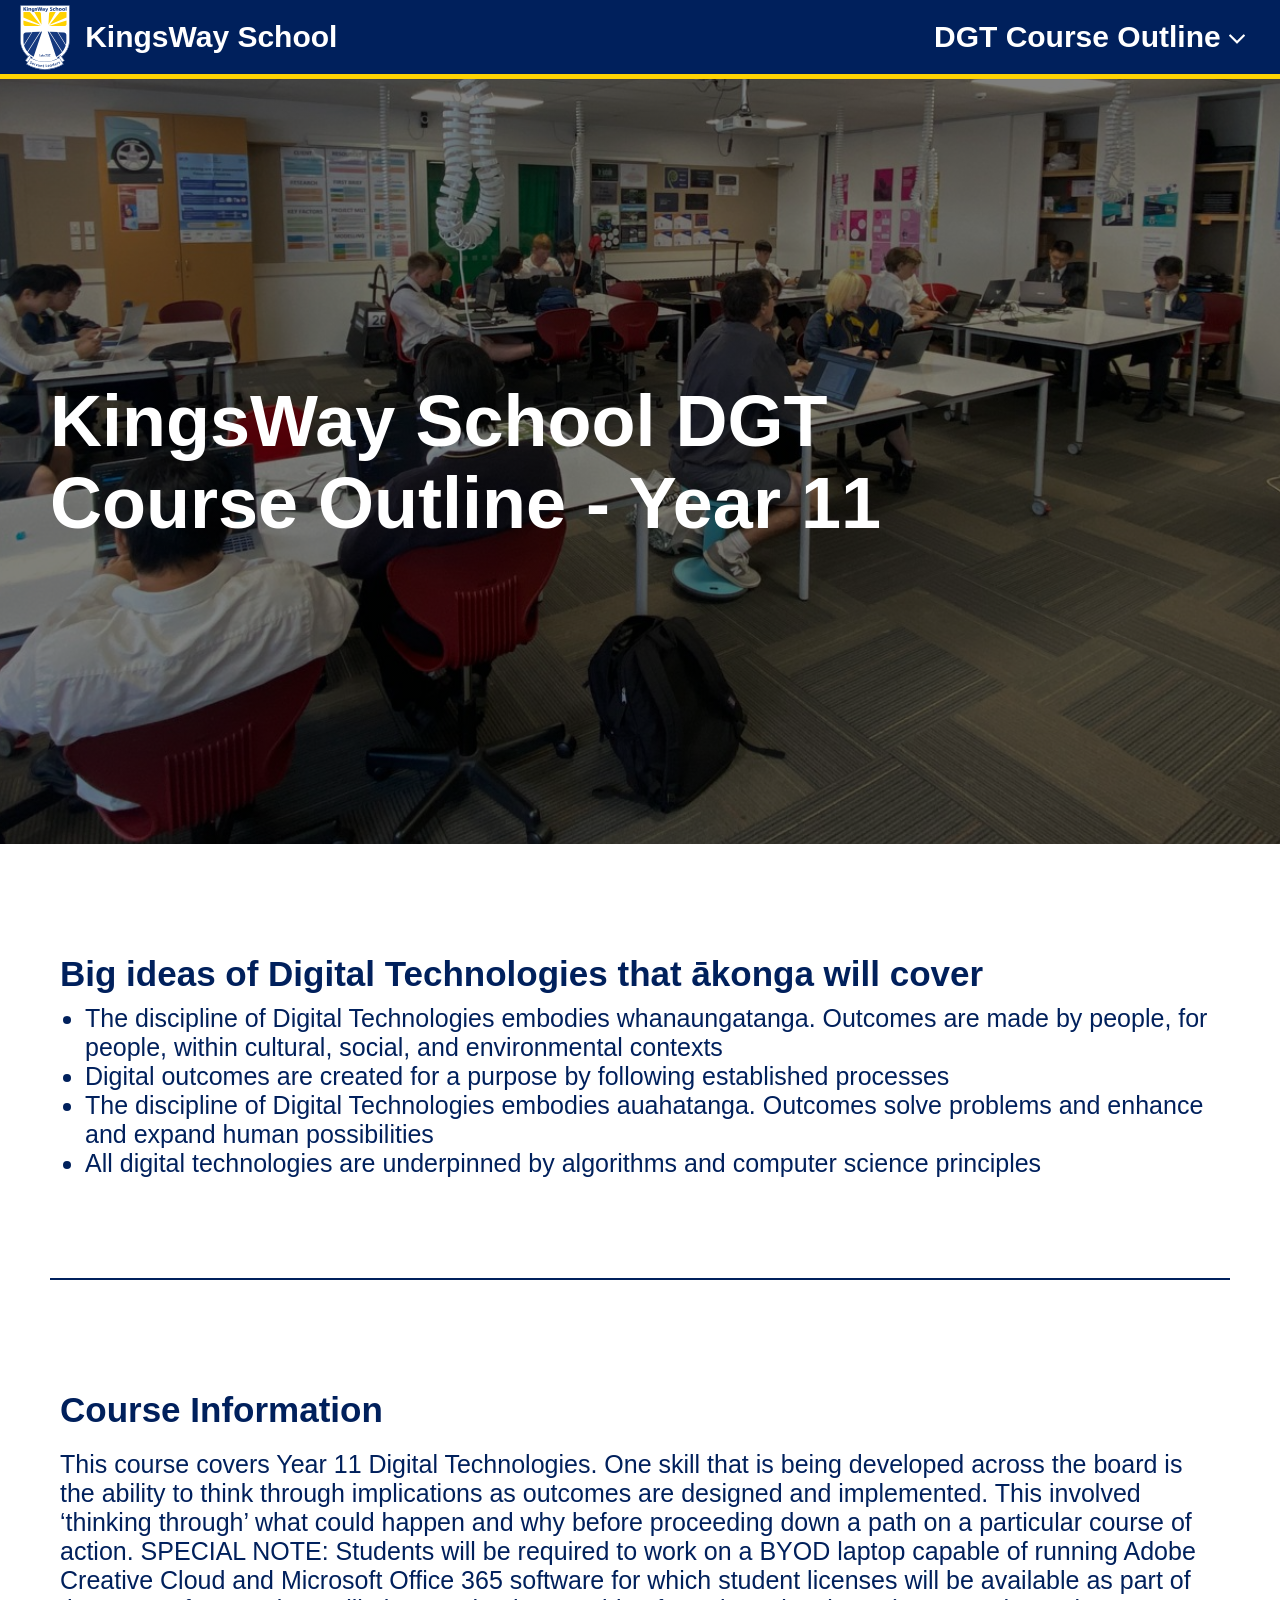
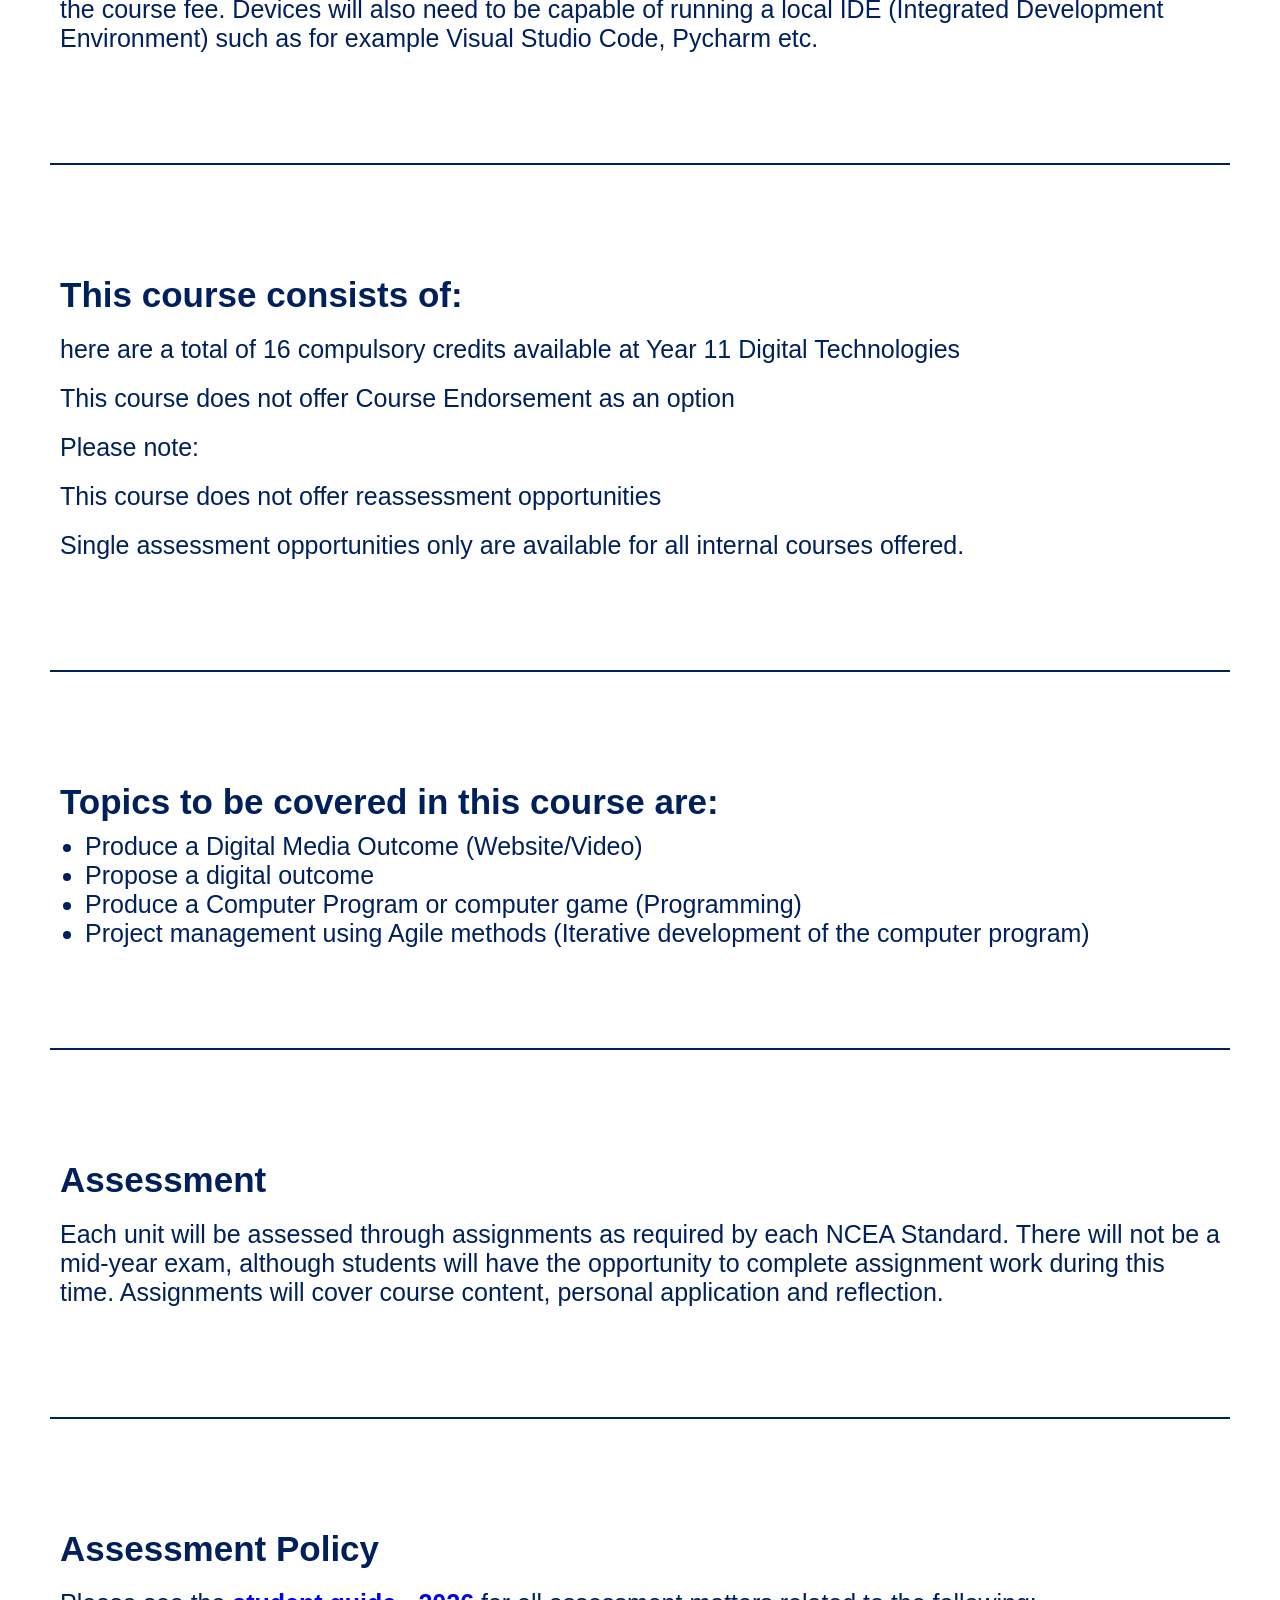
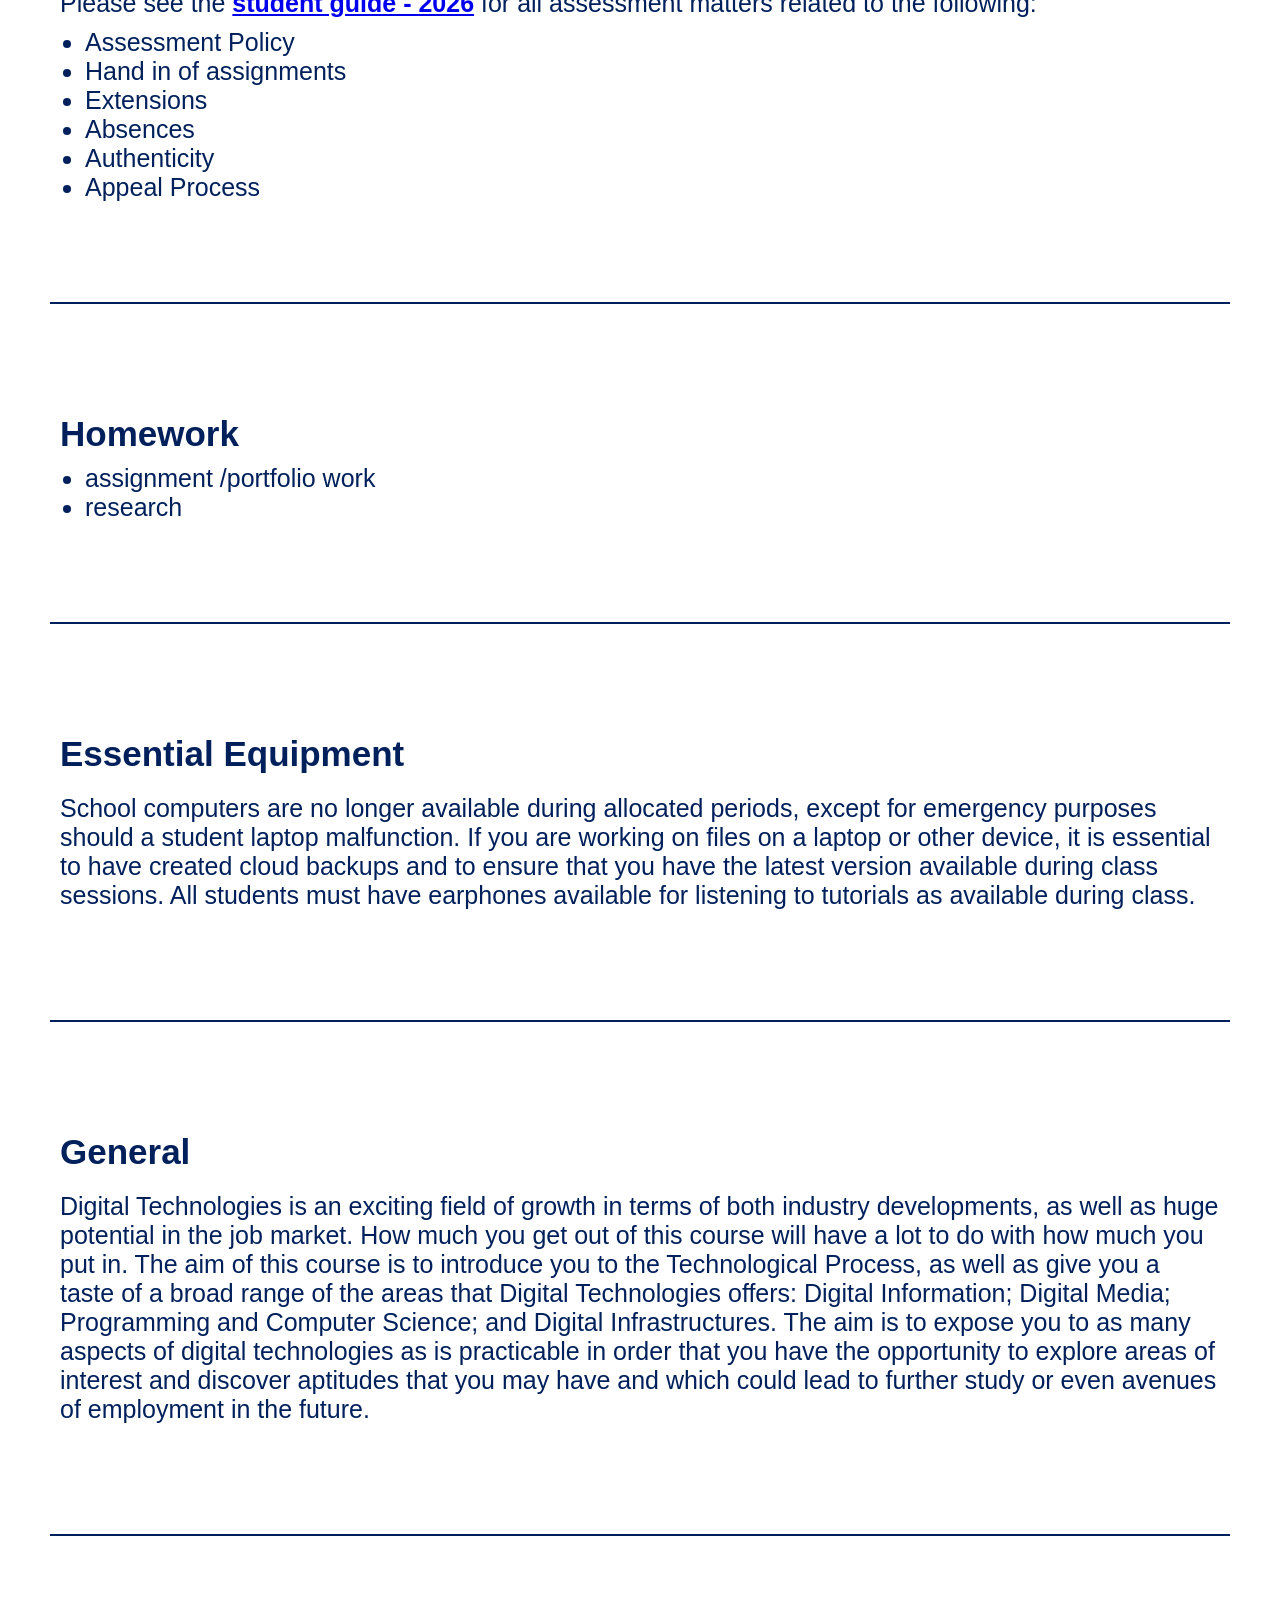
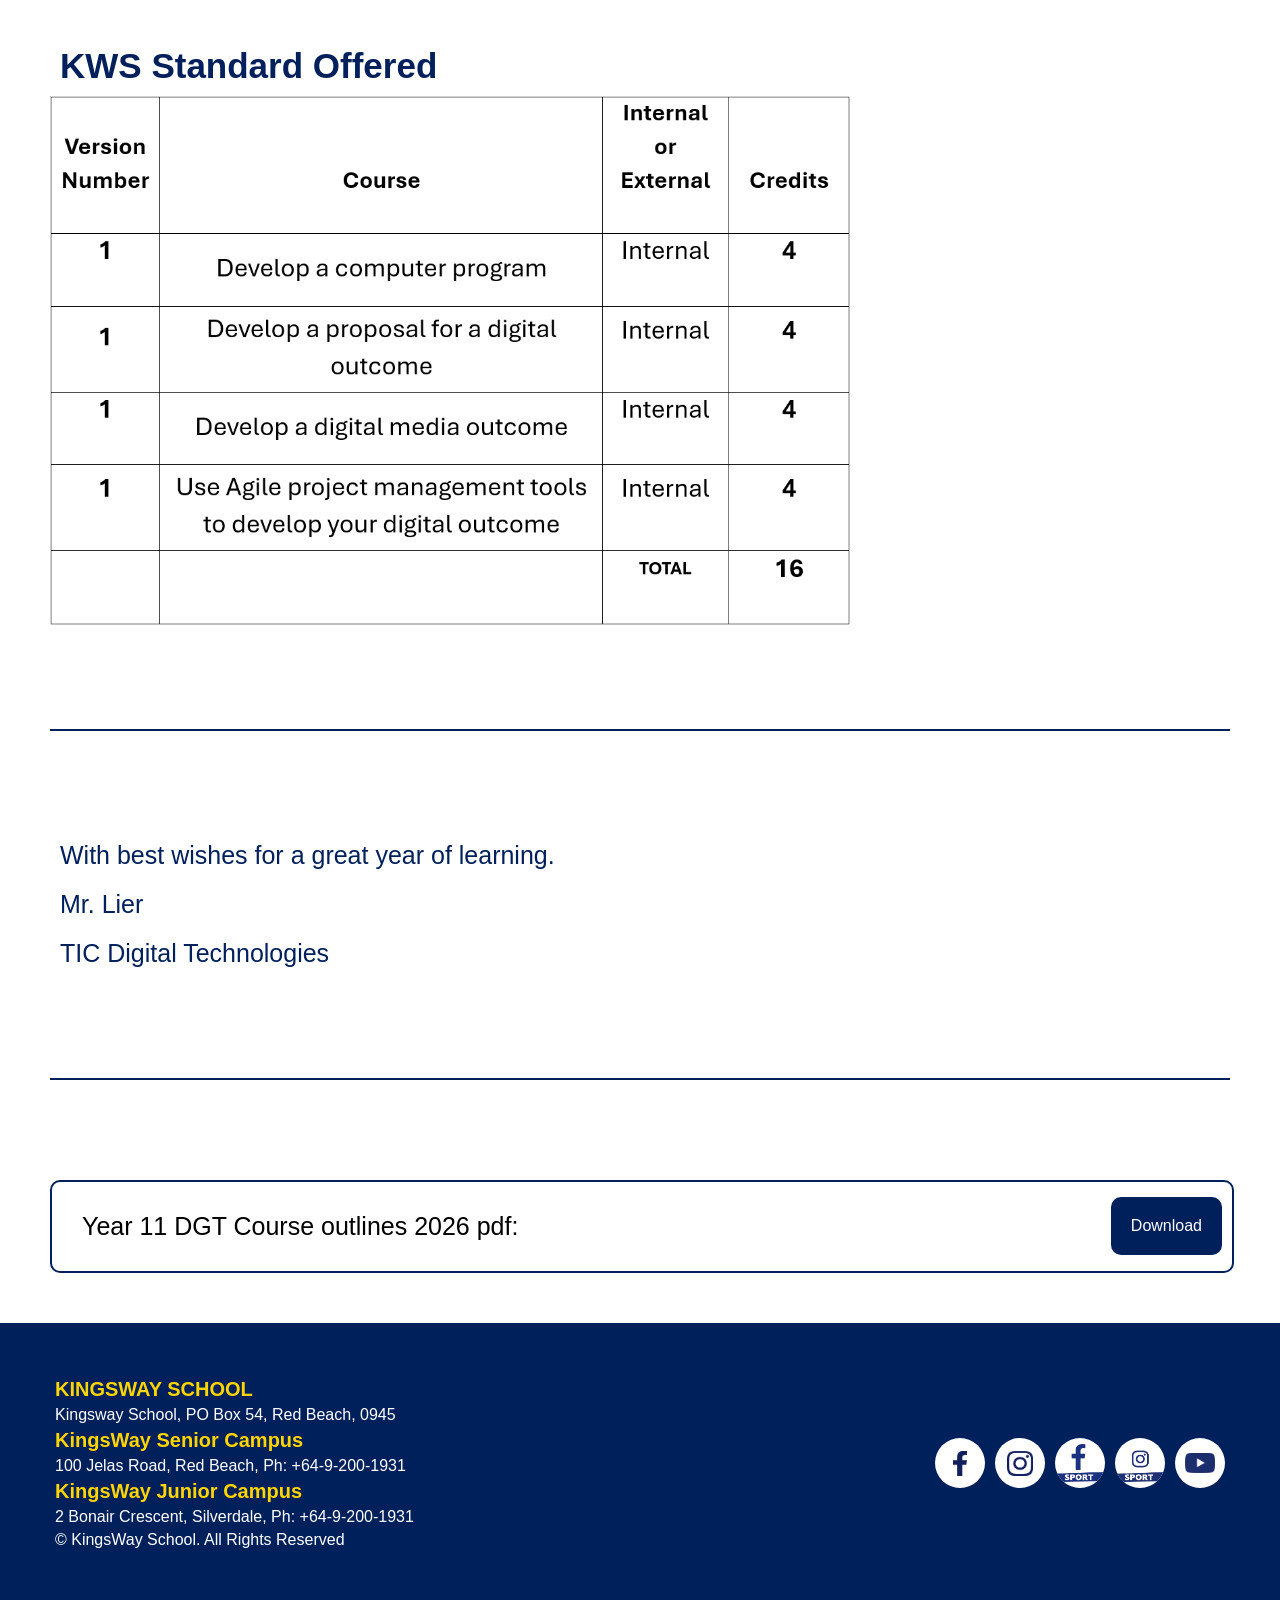
==== commit 30f60d84: "Added link to student guide and other small things" ====
--- a/Term 1 2026 DGT Website/dgt_course_outline_y11.html
+++ b/Term 1 2026 DGT Website/dgt_course_outline_y11.html
@@ -67,7 +67,7 @@
         <div class = "page_info_div">  
             
             <div class = "big_ideas">
-                <h2>Big ideas of Digital Technologies that ākonga will cover</h2>
+                <h3>Big ideas of Digital Technologies that ākonga will cover</h3>
                 <ul>
 
                     <li>The discipline of Digital Technologies embodies whanaungatanga. Outcomes are made by people, for people, within cultural, social, and environmental contexts </li>
@@ -80,7 +80,7 @@
 
 
             <div class = "course_information">
-                <h3>Course Information:</h3>
+                <h3>Course Information</h3>
                 <p>This course covers Year 11 Digital Technologies. One skill that is being developed across the board is the ability to think through implications as outcomes are designed and implemented. This involved ‘thinking through’ what could happen and why before proceeding down a path on a particular course of action.  
                     SPECIAL NOTE:  Students will be required to work on a BYOD laptop capable of running Adobe Creative Cloud and Microsoft Office 365 software for which student licenses will be available as part of the course fee. Devices will also need to be capable of running a local IDE (Integrated Development Environment) such as for example Visual Studio Code, Pycharm etc.
                 </p>
@@ -108,14 +108,14 @@
             </div>
 
             <div class = "assessment">
-                <h3>Assessment:</h3>
+                <h3>Assessment</h3>
                 <p>Each unit will be assessed through assignments as required by each NCEA Standard. There will not be a mid-year exam, although students will have the opportunity to complete assignment work during this time. Assignments will cover course content, personal application and reflection.</p>
             </div>
 
 
             <div class = "assessment_policy">
-                <h3>Assessment Policy:</h3>
-                <p>Please see the <span class = "bold">student guide - 2026</span> for all assessment matters related to the following:</p>
+                <h3>Assessment Policy</h3>
+                <p>Please see the <a href = "https://kingsway.school.nz/wp-content/uploads/2026/02/NCEA-Assessment-procedures-Student-Handbook-2026.pdf" target = "_blank"><span class = "bold">student guide - 2026</span></a> for all assessment matters related to the following:</p>
                 
                 <ul>
                     <li>Assessment Policy</li>
@@ -130,7 +130,7 @@
 
 
             <div class = "homework">
-                <h3>Homework:</h3>
+                <h3>Homework</h3>
                 <ul>
                     <li>assignment /portfolio work</li>
                     <li>research</li>
@@ -139,7 +139,7 @@
 
 
             <div class = "essential_equipment">
-                <h3>Essential Equipment:</h3>
+                <h3>Essential Equipment</h3>
                 <p>School computers are no longer available during allocated periods, except for emergency purposes should a student laptop malfunction. If you are working on files on a laptop or other device, it is essential to have created cloud backups and to ensure that you have the latest version available during class sessions. All students must have earphones available for listening to tutorials as available during class. </p>
             </div>
 
@@ -152,7 +152,7 @@
 
 
             <div class = "general">
-                <h3>General:</h3>
+                <h3>General</h3>
                 <p>Digital Technologies is an exciting field of growth in terms of both industry developments, as well as huge potential in the job market.  How much you get out of this course will have a lot to do with how much you put in.  The aim of this course is to introduce you to the Technological Process, as well as give you a taste of a broad range of the areas that Digital Technologies offers: Digital Information; Digital Media; Programming and Computer Science; and Digital Infrastructures. The aim is to expose you to as many aspects of digital technologies as is practicable in order that you have the opportunity to explore areas of interest and discover aptitudes that you may have and which could lead to further study or even avenues of employment in the future.</p>
             </div>
 
--- a/Term 1 2026 DGT Website/styles/style.css
+++ b/Term 1 2026 DGT Website/styles/style.css
@@ -61,7 +61,7 @@
 
 /* Styles text in nav bar */
 .nav_bar_text{
-  font-family: "Myriad Pro",sans-serif;
+  font-family:sans-serif;
   font-weight: 700;
   font-size:30px;
   color:white;
@@ -164,7 +164,7 @@
 h1 {
   font-size: 4.5em;
   color:white;  
-  font-family: "Myriad Pro",sans-serif;
+  font-family:sans-serif;
   
 }
 
@@ -227,7 +227,7 @@
   margin:30px;
   font-size: 30px;
   color:#00205C;
-  font-family: "Myriad Pro",sans-serif;
+  font-family:sans-serif;
 }
 
 
@@ -236,7 +236,7 @@
   font-size: 4em;
   margin-left:30px;
   color:white;
-  font-family: "Myriad Pro",sans-serif;
+  font-family:sans-serif;
   color:#00205C;
 }
 
@@ -247,14 +247,13 @@
 /* =============== */
 
 
-/*  */
+/* spaces the buttons properly */
 .body_link_div{
   display: flex;
   justify-content: space-evenly;
   align-items: center;
   flex-wrap: wrap;
   row-gap: 50px;
-  
   padding-top:200px;
   padding-bottom:200px;
 
@@ -330,7 +329,7 @@
 /* sets the text in body links */
 .body_link_text{
   color:white;
-  font-family: "Myriad Pro",sans-serif;
+  font-family:sans-serif;
   padding: 0px 30px; 
 }
 
@@ -455,7 +454,7 @@
 /* sets all info in coures outline for 3 pages */
 .page_info_div{
   color:#00205C;
-  padding:50px;
+  padding:0px 50px 50px 50px;
   font-family: "Myriad Pro", sans-serif;
 }
 
@@ -615,7 +614,7 @@
       width: 100%;
     }
 
-
+   
 
     .body_link_div {
       padding-top: 50px;
@@ -654,7 +653,6 @@
       font-size: 20px;
     }
 
-
    
     
 }
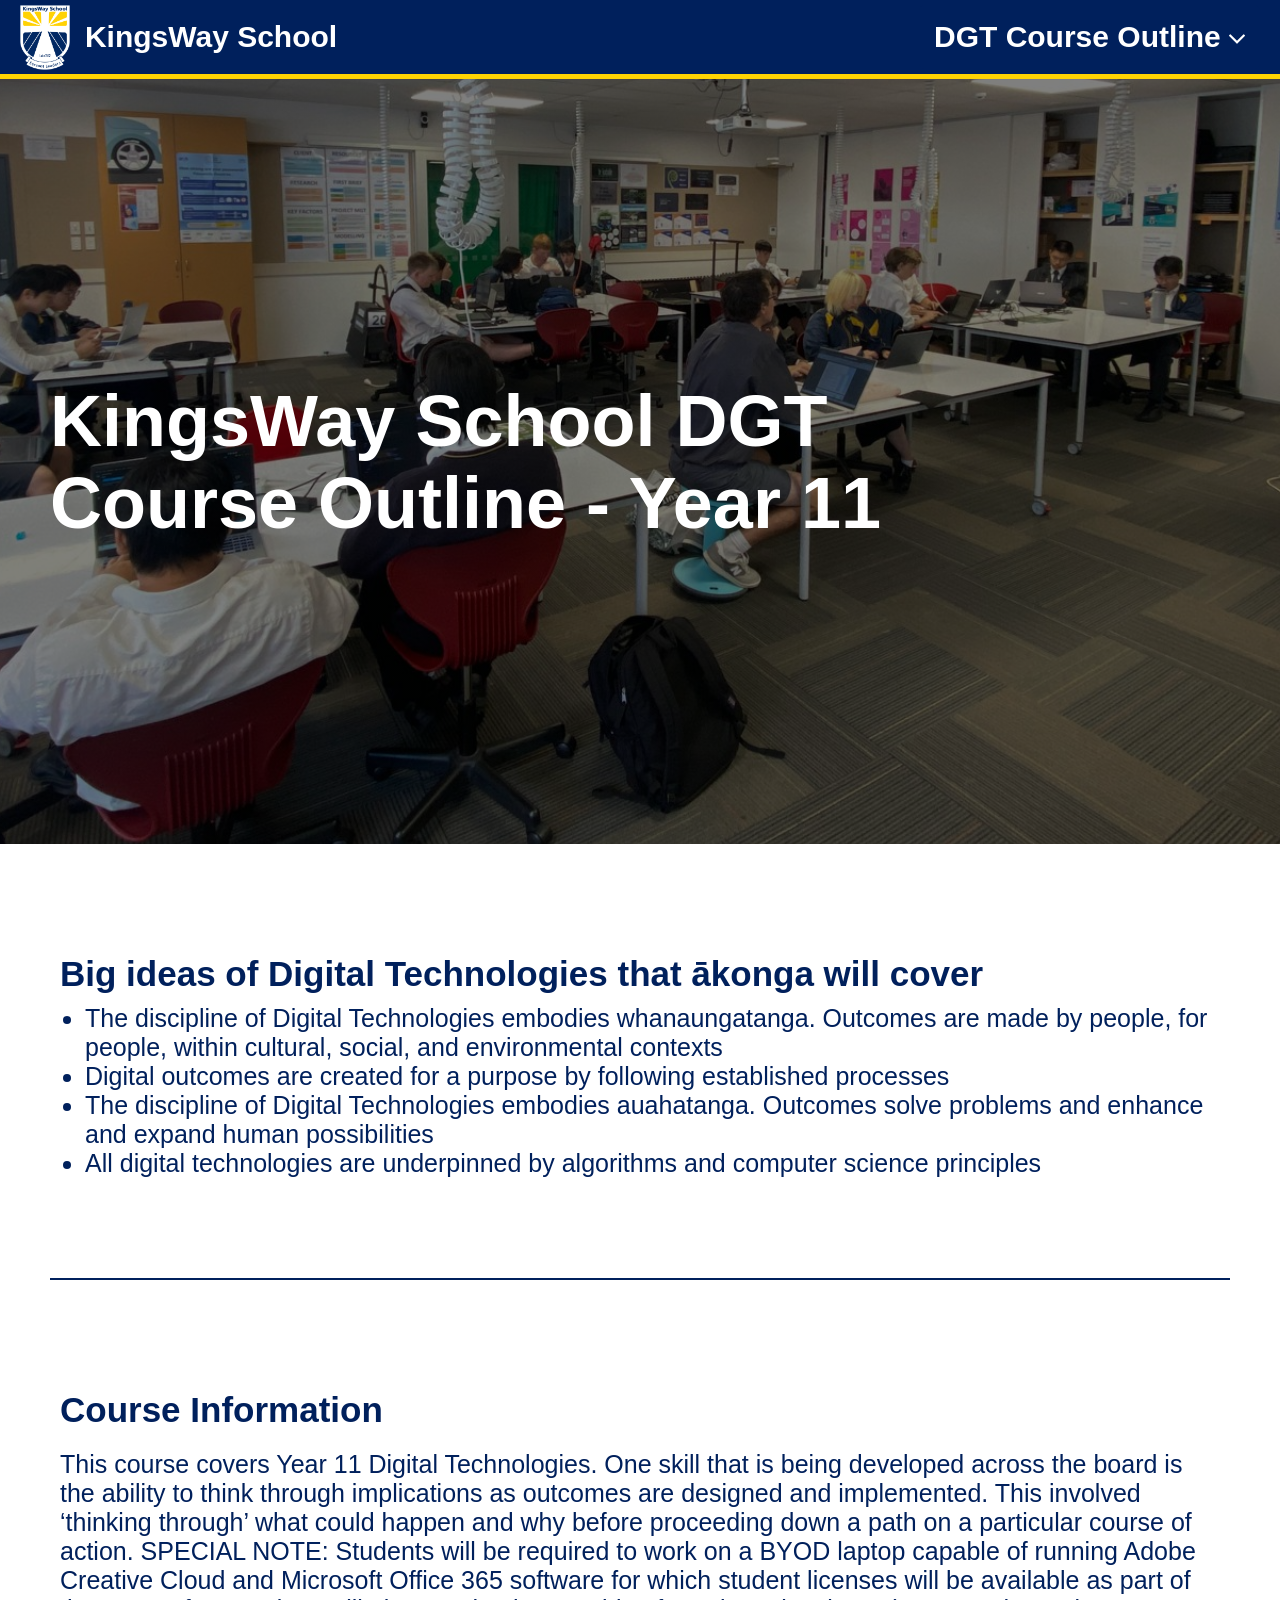
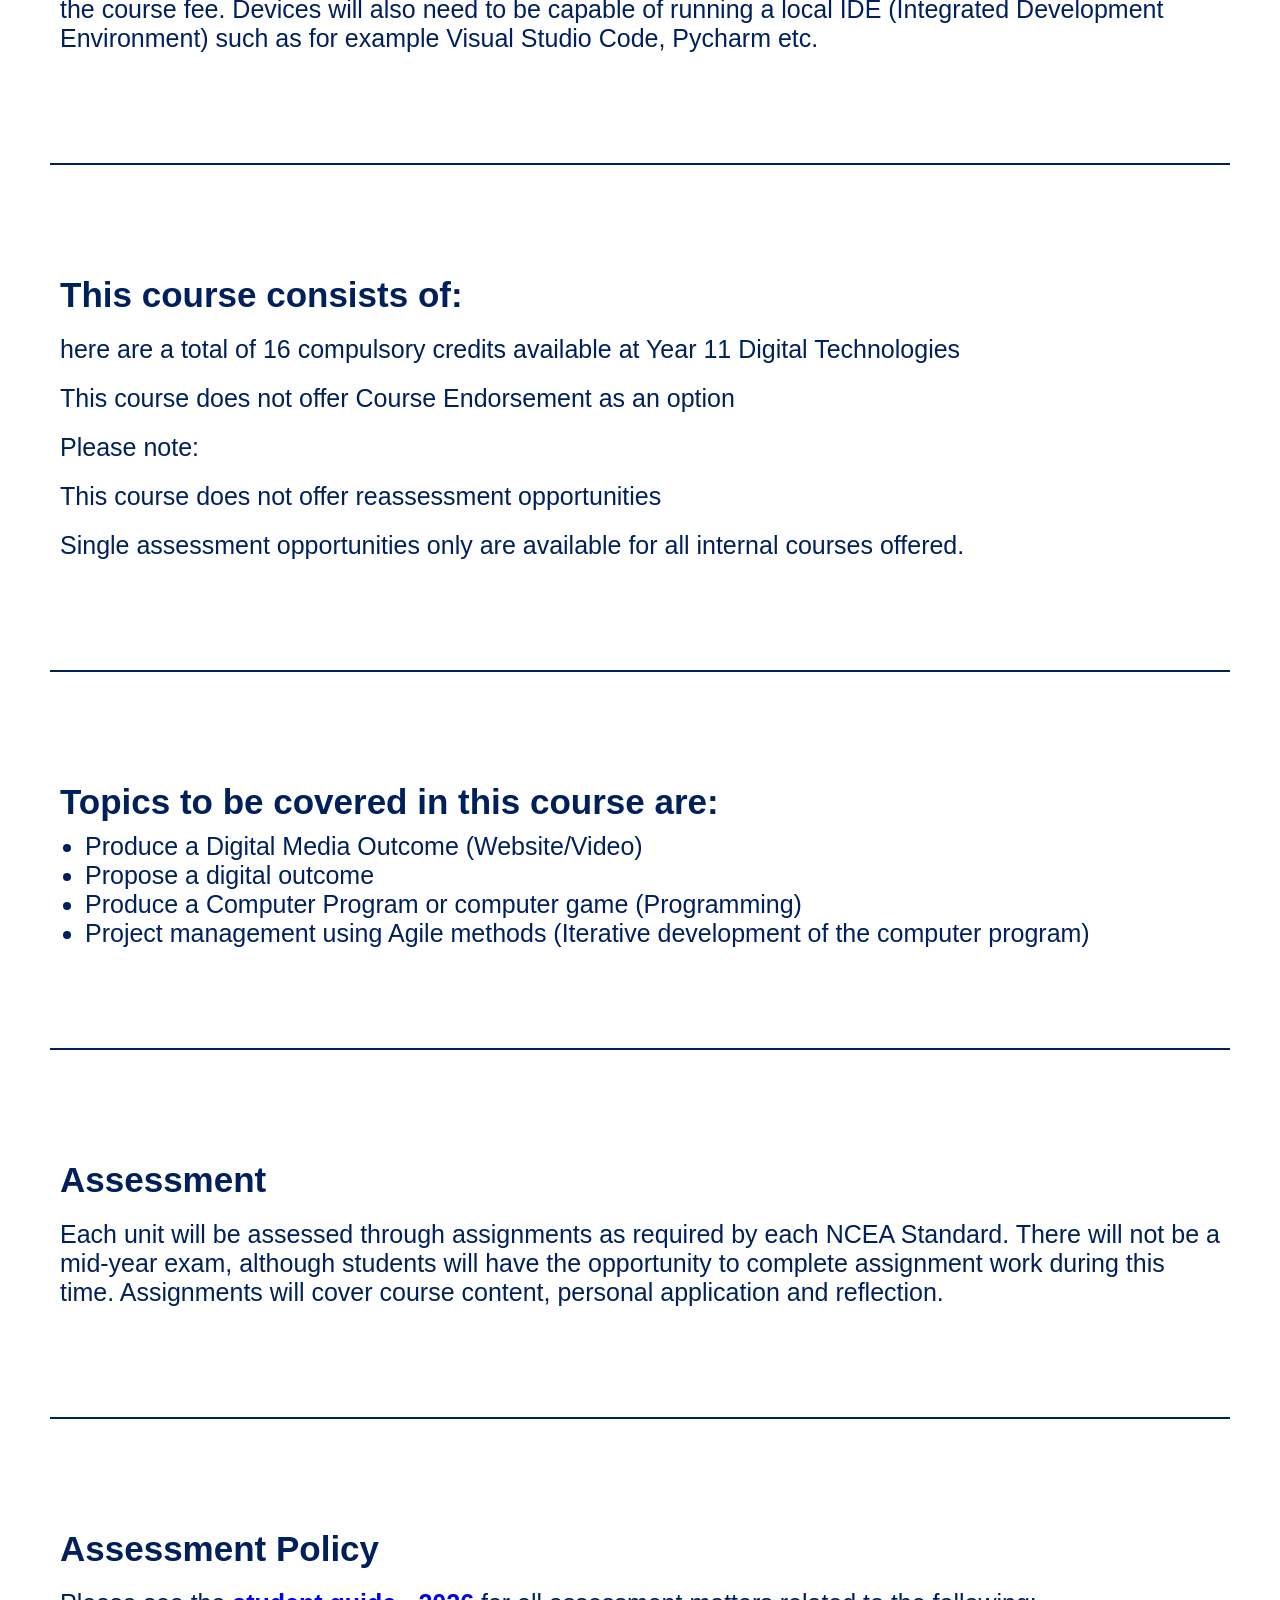
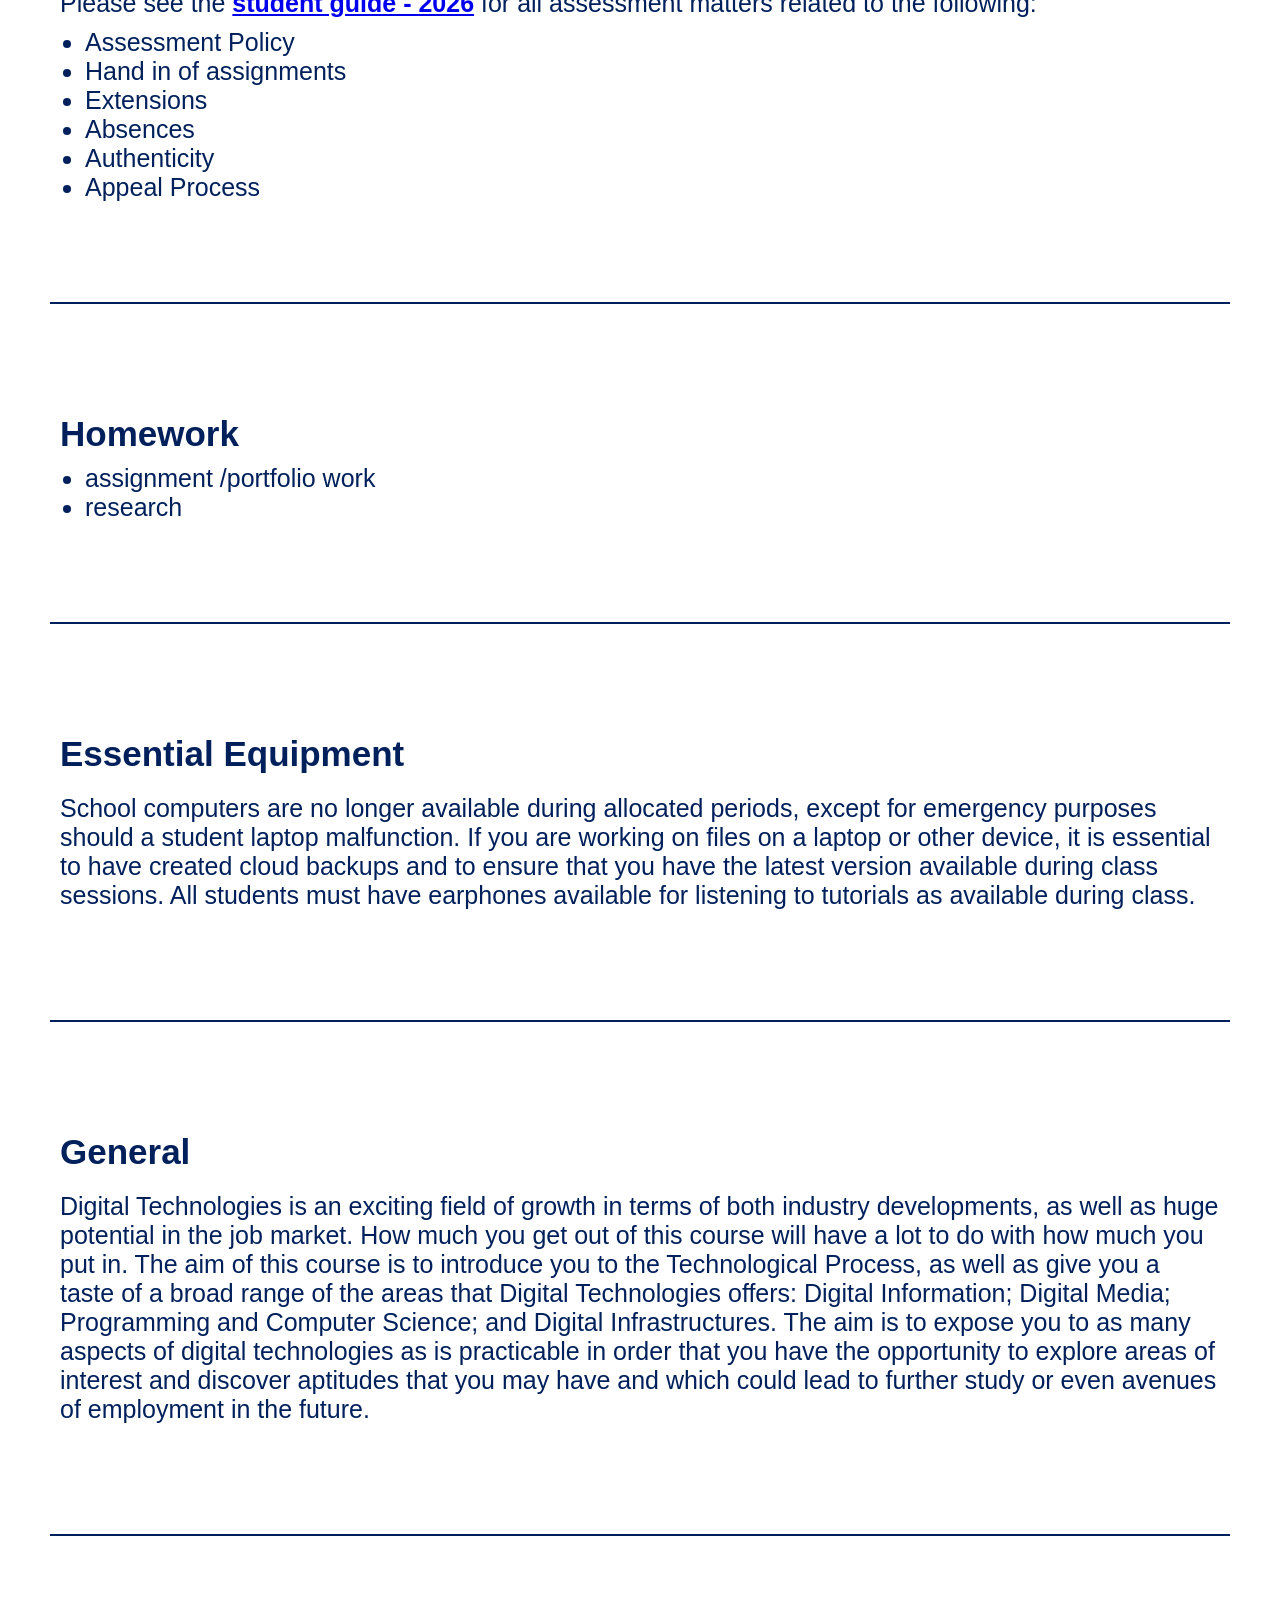
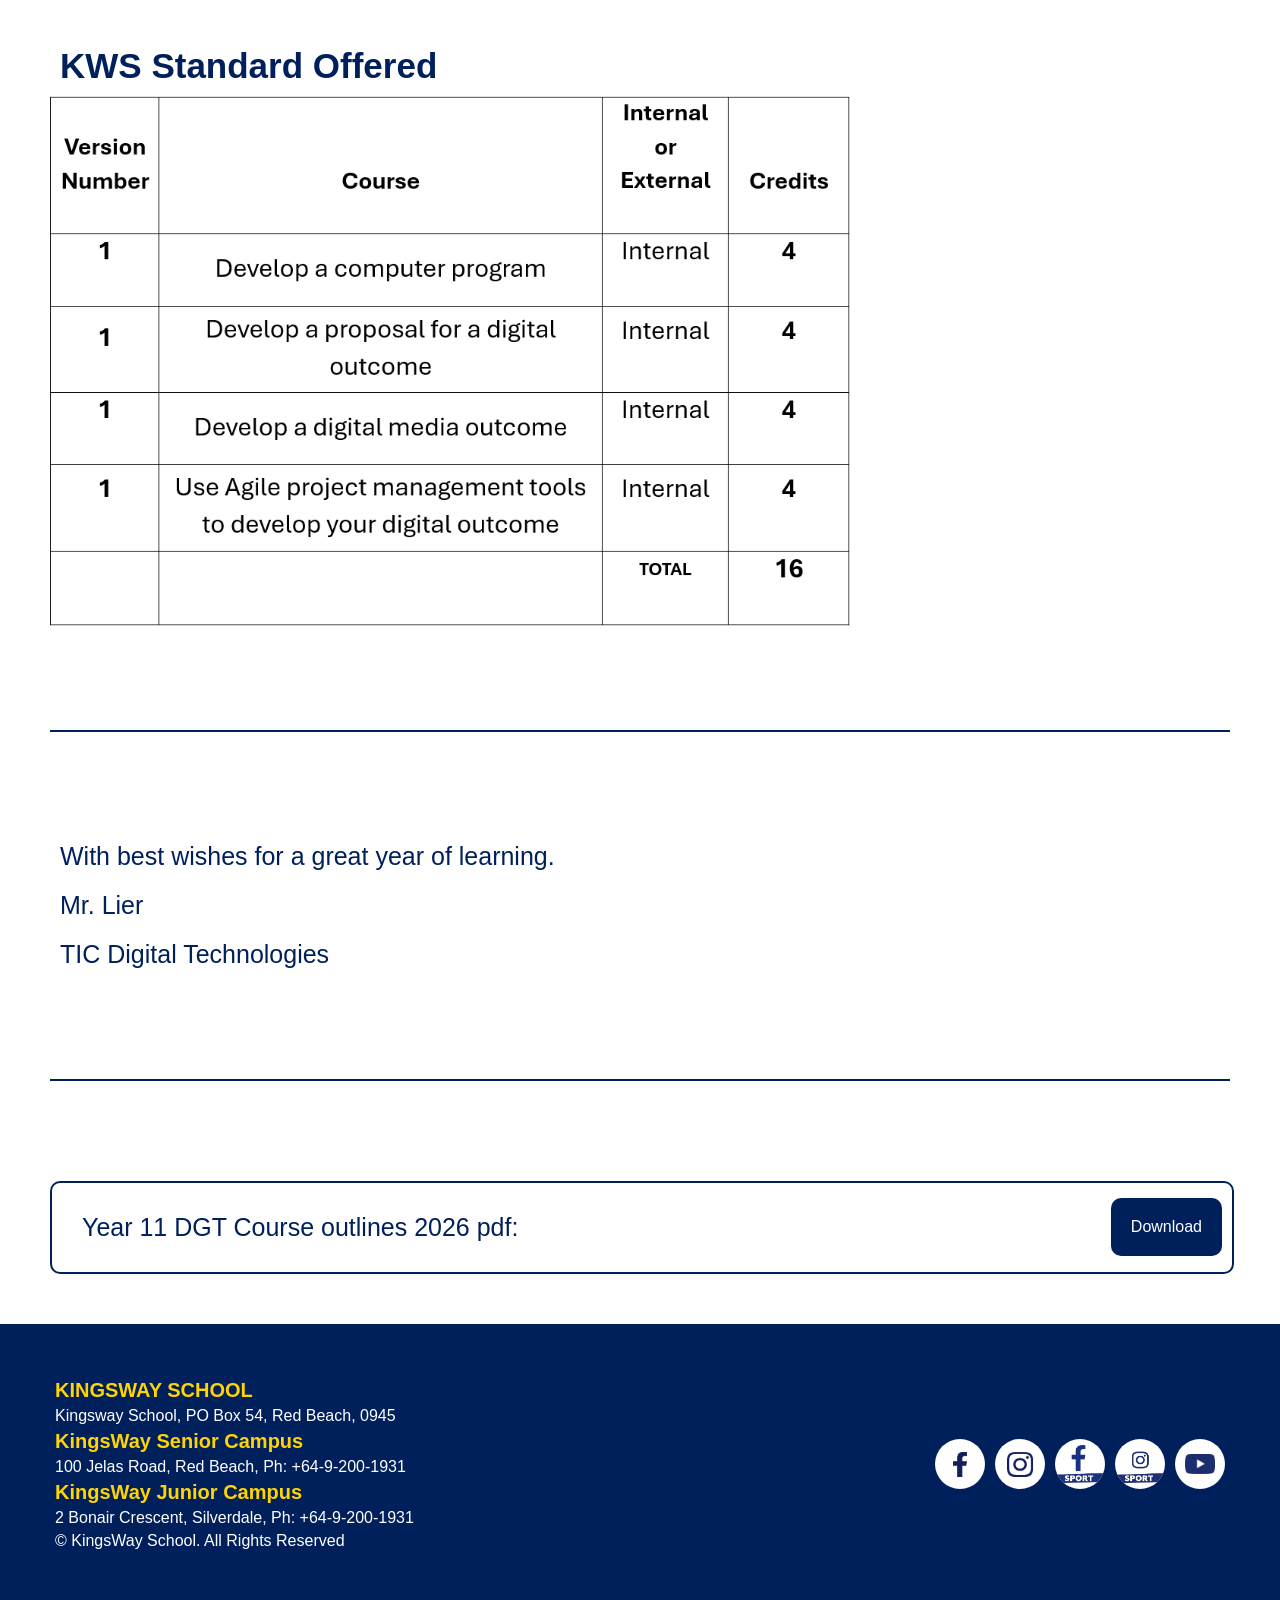
==== commit 195a06d0: "Validated and fixed welcome margins and resizing" ====
--- a/Term 1 2026 DGT Website/dgt_course_outline_y11.html
+++ b/Term 1 2026 DGT Website/dgt_course_outline_y11.html
@@ -1,9 +1,3 @@
-<!--TODO 
- Make sure that you make images run fast
- fix introduction overflow
-
- -->
-
 <!DOCTYPE html>
 <html lang="en">
     <head>
@@ -16,9 +10,9 @@
         <script src = "scripts/scripts.js" defer></script>
 
         <meta charset = "UTF-8">
-        <meta name = "description" content = "This is a website that has the course outlines for L1, L2 and L3 DGT For students at kingswayschool">
+        <meta name = "description" content = "This is a website that has the course outlines for L1, L2 and L3 DGT For students at KingsWay school">
         <meta name = "viewport" content = " width=device-width, initial-scale=1.0">
-        <meta name = "keywords" content = "DGT, Course Outlines, Kingsway School">
+        <meta name = "keywords" content = "DGT, Course Outlines, KingsWay School">
             
     </head>  
 
@@ -31,9 +25,9 @@
             <nav> 
                 <!-- Container that holds the whole navbar -->
                 <div class = "nav_bar">
-                    <!-- Right ~50% of nav bar that holds that logo and "Kingsway Shool" Text. -->
+                    <!-- Right ~50% of nav bar that holds that logo and "KingsWay Shool" Text. -->
                     <div class = "nav_logo_div">
-                        <a class = "logo_link_img_a" href = "index.html"><img alt = "Kingsway School Logo" src="images/Kingsway-School-Logo.svg" class = "logo_link_img"></a>
+                        <a class = "logo_link_img_a" href = "index.html"><img alt = "KingsWay School Logo" src="images/kingsway-school-logo.png" class = "logo_link_img"></a>
                         <a class = "nav_bar_text" href = "index.html">KingsWay School</a>
                     </div>
                     <!-- Left ~50% of navbar what holds the dropdown menu -->
@@ -50,6 +44,7 @@
                             </div>
                         </div>
                     </div>
+                </div>    
             </nav>       
 
             <!-- title and its background -->
@@ -66,8 +61,8 @@
 
         <div class = "page_info_div">  
             
-            <div class = "big_ideas">
-                <h3>Big ideas of Digital Technologies that ākonga will cover</h3>
+            <div>
+                <h2>Big ideas of Digital Technologies that ākonga will cover</h2>
                 <ul>
 
                     <li>The discipline of Digital Technologies embodies whanaungatanga. Outcomes are made by people, for people, within cultural, social, and environmental contexts </li>
@@ -79,16 +74,16 @@
             </div>
 
 
-            <div class = "course_information">
-                <h3>Course Information</h3>
+            <div>
+                <h2>Course Information</h2>
                 <p>This course covers Year 11 Digital Technologies. One skill that is being developed across the board is the ability to think through implications as outcomes are designed and implemented. This involved ‘thinking through’ what could happen and why before proceeding down a path on a particular course of action.  
                     SPECIAL NOTE:  Students will be required to work on a BYOD laptop capable of running Adobe Creative Cloud and Microsoft Office 365 software for which student licenses will be available as part of the course fee. Devices will also need to be capable of running a local IDE (Integrated Development Environment) such as for example Visual Studio Code, Pycharm etc.
                 </p>
             </div>
 
 
-            <div class = "course_consists">
-                <h3>This course consists of: </h3>
+            <div>
+                <h2>This course consists of: </h2>
                 <p>here are a total of 16 compulsory credits available at Year 11 Digital Technologies</p>
                 <p>This course does not offer Course Endorsement as an option</p>
                 <p>Please note:</p>
@@ -97,8 +92,8 @@
             </div>
 
 
-            <div class = "topics_covered">
-                <h3>Topics to be covered in this course are:</h3>
+            <div>
+                <h2>Topics to be covered in this course are:</h2>
                 <ul>
                     <li>Produce a Digital Media Outcome (Website/Video)</li>
                     <li>Propose a digital outcome</li>
@@ -107,14 +102,14 @@
                 </ul>
             </div>
 
-            <div class = "assessment">
-                <h3>Assessment</h3>
+            <div>
+                <h2>Assessment</h2>
                 <p>Each unit will be assessed through assignments as required by each NCEA Standard. There will not be a mid-year exam, although students will have the opportunity to complete assignment work during this time. Assignments will cover course content, personal application and reflection.</p>
             </div>
 
 
-            <div class = "assessment_policy">
-                <h3>Assessment Policy</h3>
+            <div>
+                <h2>Assessment Policy</h2>
                 <p>Please see the <a href = "https://kingsway.school.nz/wp-content/uploads/2026/02/NCEA-Assessment-procedures-Student-Handbook-2026.pdf" target = "_blank"><span class = "bold">student guide - 2026</span></a> for all assessment matters related to the following:</p>
                 
                 <ul>
@@ -129,8 +124,8 @@
 
 
 
-            <div class = "homework">
-                <h3>Homework</h3>
+            <div>
+                <h2>Homework</h2>
                 <ul>
                     <li>assignment /portfolio work</li>
                     <li>research</li>
@@ -138,35 +133,30 @@
             </div>
 
 
-            <div class = "essential_equipment">
-                <h3>Essential Equipment</h3>
+            <div>
+                <h2>Essential Equipment</h2>
                 <p>School computers are no longer available during allocated periods, except for emergency purposes should a student laptop malfunction. If you are working on files on a laptop or other device, it is essential to have created cloud backups and to ensure that you have the latest version available during class sessions. All students must have earphones available for listening to tutorials as available during class. </p>
             </div>
 
 
 
-            <!-- =============== -->
-            <!-- could add table -->
-            <!-- =============== -->
-
-
-
-            <div class = "general">
-                <h3>General</h3>
+
+            <div>
+                <h2>General</h2>
                 <p>Digital Technologies is an exciting field of growth in terms of both industry developments, as well as huge potential in the job market.  How much you get out of this course will have a lot to do with how much you put in.  The aim of this course is to introduce you to the Technological Process, as well as give you a taste of a broad range of the areas that Digital Technologies offers: Digital Information; Digital Media; Programming and Computer Science; and Digital Infrastructures. The aim is to expose you to as many aspects of digital technologies as is practicable in order that you have the opportunity to explore areas of interest and discover aptitudes that you may have and which could lead to further study or even avenues of employment in the future.</p>
             </div>
 
 
             <div>
-                <h3>KWS Standard Offered</h3>
-                <img class = "standards_offered" src="images/year_11_standards_offered.png" alt="Table of info about KWS standard offered">
+                <h2>KWS Standard Offered</h2>
+                <img class = "standards_offered" src="images/year_11_standards_offered.png" alt="Table of info about KWS standard offered for year 11 students">
 
             </div>
                 
             
             
 
-            <div class = "sign_off">
+            <div>
                 <!-- might need image of signature -->
                 <P>With best wishes for a great year of learning.</P>
                 <P>Mr. Lier</P>
@@ -177,7 +167,7 @@
         </div>
         
 
-        <div class = "margin">
+        <div class = "download_div_margin">
             <div class = "download_div">
                 <p class = "download_text">Year 11 DGT Course outlines 2026 pdf:</p>
                 <a class = "download_link" href="documents/year-11-dgt-course-outline-2026.pdf" download>Download</a>
@@ -193,20 +183,20 @@
 
 
         <footer>
-            <!-- give info about kingsway school -->
+            <!-- give info about KingsWay school -->
             <div class = "footer_div">
                 <div class = "footer_info_div"> 
-                    <h5 class = "footer_text">KINGSWAY SCHOOL</h5>
+                    <h3 class = "footer_text">KINGSWAY SCHOOL</h3>
                     <p class = "footer_text">Kingsway School, PO Box 54, Red Beach, 0945</p>
-                    <h5 class = "footer_text">KingsWay Senior Campus</h5>
+                    <h3 class = "footer_text">KingsWay Senior Campus</h3>
                     <p class = "footer_text">100 Jelas Road, Red Beach, Ph: +64-9-200-1931</p>
-                    <h5 class = "footer_text">KingsWay Junior Campus</h5>
+                    <h3 class = "footer_text">KingsWay Junior Campus</h3>
                     <p class = "footer_text">2 Bonair Crescent, Silverdale, Ph: +64-9-200-1931</p>
                     <p class = "footer_text">© KingsWay School. All Rights Reserved</p>
                 </div>
 
 
-                <!-- links all of kingsways other sites -->
+                <!-- links all of KingsWays other sites -->
                 <div class = "footer_link_div">
                     <a href="https://www.facebook.com/kingsway.school.nz" target = "_blank" class = "footer_link">
                         <div class = footer_link_content>
--- a/Term 1 2026 DGT Website/styles/style.css
+++ b/Term 1 2026 DGT Website/styles/style.css
@@ -52,6 +52,7 @@
 }
 
 
+
 /* verticaly center right side of nav bar*/
 .nav_link_div{
   display: flex;
@@ -68,7 +69,13 @@
   text-decoration:none;
   cursor: pointer;
   padding: 15px;
-}
+  border-radius: 5px;
+}
+
+.nav_bar_text:hover{
+  background-color: #1a366d;
+}
+
 
 
 /* Styles additional attributes dropdown text */
@@ -110,7 +117,7 @@
   position:absolute;
   background-color: #00205C;
   opacity: 0;
-  pointer-events: none;
+  pointer-events:none;
   transform: translateY(-210px);
   transition: transform 150ms ease-in-out, opacity 150ms ease-in-out;
   margin-top:5px;
@@ -196,9 +203,9 @@
 /* sets the size and colour of the introduction */
 .introduction{
   display:flex;
-  width:100%;
   background-color: #D3D3D3;
-  height: 500px;
+  justify-content: space-between;
+  min-height: 450px;
 }
 
 /* centers the "welcome" and makes it only take 30% of the screen */
@@ -206,15 +213,12 @@
   display: flex;
   justify-content: center;
   align-items: center;
-  /* background-color: red; */
-  width:30%;
-
-}
+}
+ 
 
 
 /* centers the explaination and sets width to 70%*/
 .explaination_div{
-  width:70%;
   display: flex;
   justify-content: center;
   align-items: center;
@@ -224,20 +228,20 @@
 
 /* sets how the paragraph text looks in the home page */
 .main_page_body_text{
-  margin:30px;
   font-size: 30px;
   color:#00205C;
   font-family:sans-serif;
+  margin:0px 50px;
 }
 
 
 /* sets h2 text colour size and font. */
 .welcome_text{
   font-size: 4em;
-  margin-left:30px;
   color:white;
   font-family:sans-serif;
   color:#00205C;
+  margin: 50px;
 }
 
 
@@ -310,7 +314,6 @@
 
 }
 
-
 #year_13_body_link{
   background: 
     url("../images/student_in_blazer_working.jpg");
@@ -319,32 +322,38 @@
   width: 450px;
 }
 
+
 /* sets the outline for the main links */
 .body_link{
   border-radius: 30px;
   text-decoration: none;
-  margin:10px;
-}
-
-/* sets the text in body links */
-.body_link_text{
+  margin: 10px;
+}
+
+
+/* sets the texts in body link */
+.body_link_text_large{
+  font-size: 50px;
   color:white;
-  font-family:sans-serif;
+  font-family: sans-serif;
   padding: 0px 30px; 
-}
-
-
-/* sets the size of texts in body link */
-h3.body_link_text{
-  font-size: 50px;
-}
-
-h4.body_link_text{
+  text-align: center;
+}
+
+.body_link_text_small{
   font-size: 30px;
-}
-
-h5.body_link_text{
-  margin-top:30px;
+  color:white;
+  font-family: sans-serif;
+  padding: 0px 30px; 
+  text-align: center;
+}
+
+.body_link_text_tiny{
+  margin-top: 30px;
+  color:white;
+  font-family: sans-serif;
+  font-size: 15px;
+  text-align: center;
 }
 
 
@@ -386,18 +395,18 @@
 
 
 /* syltes the heading text in the footer */
-h5.footer_text{
+h3.footer_text{
   color:#FFD403;
   font-size:20px;
   margin:5px;
-   font-family:"Avenir Next", sans-serif ;
+   font-family:sans-serif ;
 }
 
 /* sytles the p text in the footer */
 p.footer_text{
   color:white;
   font-size:16px;
-  font-family:"Avenir Next", sans-serif ;
+  font-family: sans-serif ;
   margin:5px;
 }
 
@@ -455,7 +464,7 @@
 .page_info_div{
   color:#00205C;
   padding:0px 50px 50px 50px;
-  font-family: "Myriad Pro", sans-serif;
+  font-family: sans-serif;
 }
 
 /* give the padding, margin and text height to make the elements in page_info_div readable and sectioned*/
@@ -469,7 +478,7 @@
   padding:10px;
 }
 
-.page_info_div h3{
+.page_info_div h2{
   font-size: 35px;
   padding:10px;
 }
@@ -479,7 +488,7 @@
   padding:10px;
 }
 
-.page_info_div h3{
+.page_info_div h2{
   font-size: 35px;
   padding:10px;
 }
@@ -504,11 +513,17 @@
 .bold{
   font-weight: bold;
 }
-
-.margin{
+/* =============== */
+/* download button */
+/* =============== */
+
+
+/* Restrics the download div so that it doesn't touch the side */
+.download_div_margin{
   margin: 50px;
 }
 
+/* sets the area where the download div goes and sets where the elements inside it go*/
 .download_div{
   width:100%;
   border: 2px solid #00205C;
@@ -516,14 +531,18 @@
   display: flex;
   justify-content: space-between;
   align-items: center;
-  font-family: "Myriad Pro", sans-serif;
-}
-
+  font-family: sans-serif;
+}
+
+/* set the side of the text and makes it more readable by giving it padding */
 .download_text{
   padding: 30px;
   font-size: 25px;
-}
-
+  color:#00205C;
+}
+
+
+/* styles the actual  button that you click to download the pdf */
 .download_link{
   margin: 10px;
   padding:20px;
@@ -533,7 +552,8 @@
   color:white;
 }
 
-
+/* sets the width of the image that show a table of the differant standartds offered */
+/* makes it so that it doesn't get to large */
 .standards_offered{
   width:800px;
 }
@@ -545,40 +565,35 @@
 
 
 /* when the screen become less then 1024px in width this makes the introduction change from having "welcome" on the left and text on the right to having text on the top and text underneth */
-@media all and (max-width:1024px){
-
-  /* makes the divs in the introduction go underneth each other and sets the height to 450px*/
+@media all and (max-width:1200px){
   .introduction{
-    flex-wrap:wrap;
-    height: 450px;
-
-
-    /* Not needed 90% of the time however fail safe if the screen in really small (I edknowledge that scroll boxs are not ideal) */
-    overflow: scroll;
-
-  }
-
-
-  /* sets the width of the explaination so that it takes up the whole screen and sets the content to the start instead of the center */
-  /* by making the width 100% it forces them to wrap underneth each other */
-  .explaination_div{
-    width:100%;
+    display: block;
+  }
+  .welcome_div{
     justify-content: start;
-    align-items: start;
-  }
-
-
-  /* also sets width to the whole page and set the content to the start instead of the center */
-  .welcome_div{
-    width:100%;
-    justify-content: start;
-  }
+  }
+
+  .main_page_body_text{
+    margin:0px 50px 50px 50px;
+  }
+
+
+
 }
 
 @media all and (max-width:900px){
+  /* this preveously had a width of 800px */
+  /* under 900px there will be no more room for it so i set it to 100% so that it can take up the maxiumu space that it can */
   .standards_offered{
     width: 100%
   }
+
+  /* redues the amount of padding around the body links */
+ .body_link_div {
+    padding-top: 50px;
+    padding-bottom: 50px;
+  }
+
 }
 
 
@@ -594,32 +609,35 @@
       
   }
 
+  /* makes the download div content go under each other instead of beside each other*/
   .download_div{
     flex-wrap: wrap;
     justify-self: center;
     align-items: center;
   }
 
+  /* makes the download button take up the whole botton of the div */
   .download_link{
     width:90%;
     text-align: center;
-
-  }
+  }
+
+  .main_page_body_text{
+    font-size: 25px;
+  }
+ 
 
 }
 
 
 @media (max-width: 480px) {
+
+    /* sets the size of the image to 100% instead of 450px for larger screens */
     .body_link_img_div {
       width: 100%;
     }
 
-   
-
-    .body_link_div {
-      padding-top: 50px;
-      padding-bottom: 50px;
-    }
+  
 
     /* makes margin 10% instead of 50px on the left and 0 on te right */
     /* this is done so there is padding on both sides and so that the padding looks more natureal*/
@@ -647,13 +665,6 @@
       font-size: 60px;
     }
 
-
-    /* change the size of the text in the introduction so that it doesn't become a scroll box before it needs to */
-    .main_page_body_text{
-      font-size: 20px;
-    }
-
-   
     
 }
 
@@ -669,12 +680,15 @@
     justify-content: center;
   }
 
+
+  /* makes the welcome stay on screen for as long as possable */
   .welcome_div{
     justify-content: center;
   }
 
-  /* makes the margin 0 so that it centers properly */
-  .welcome_text{
-    margin: 0px;
-  }
-}
+  .footer_link_div{
+    padding-right: 10px;
+    padding-left: 10px;
+  }
+
+}
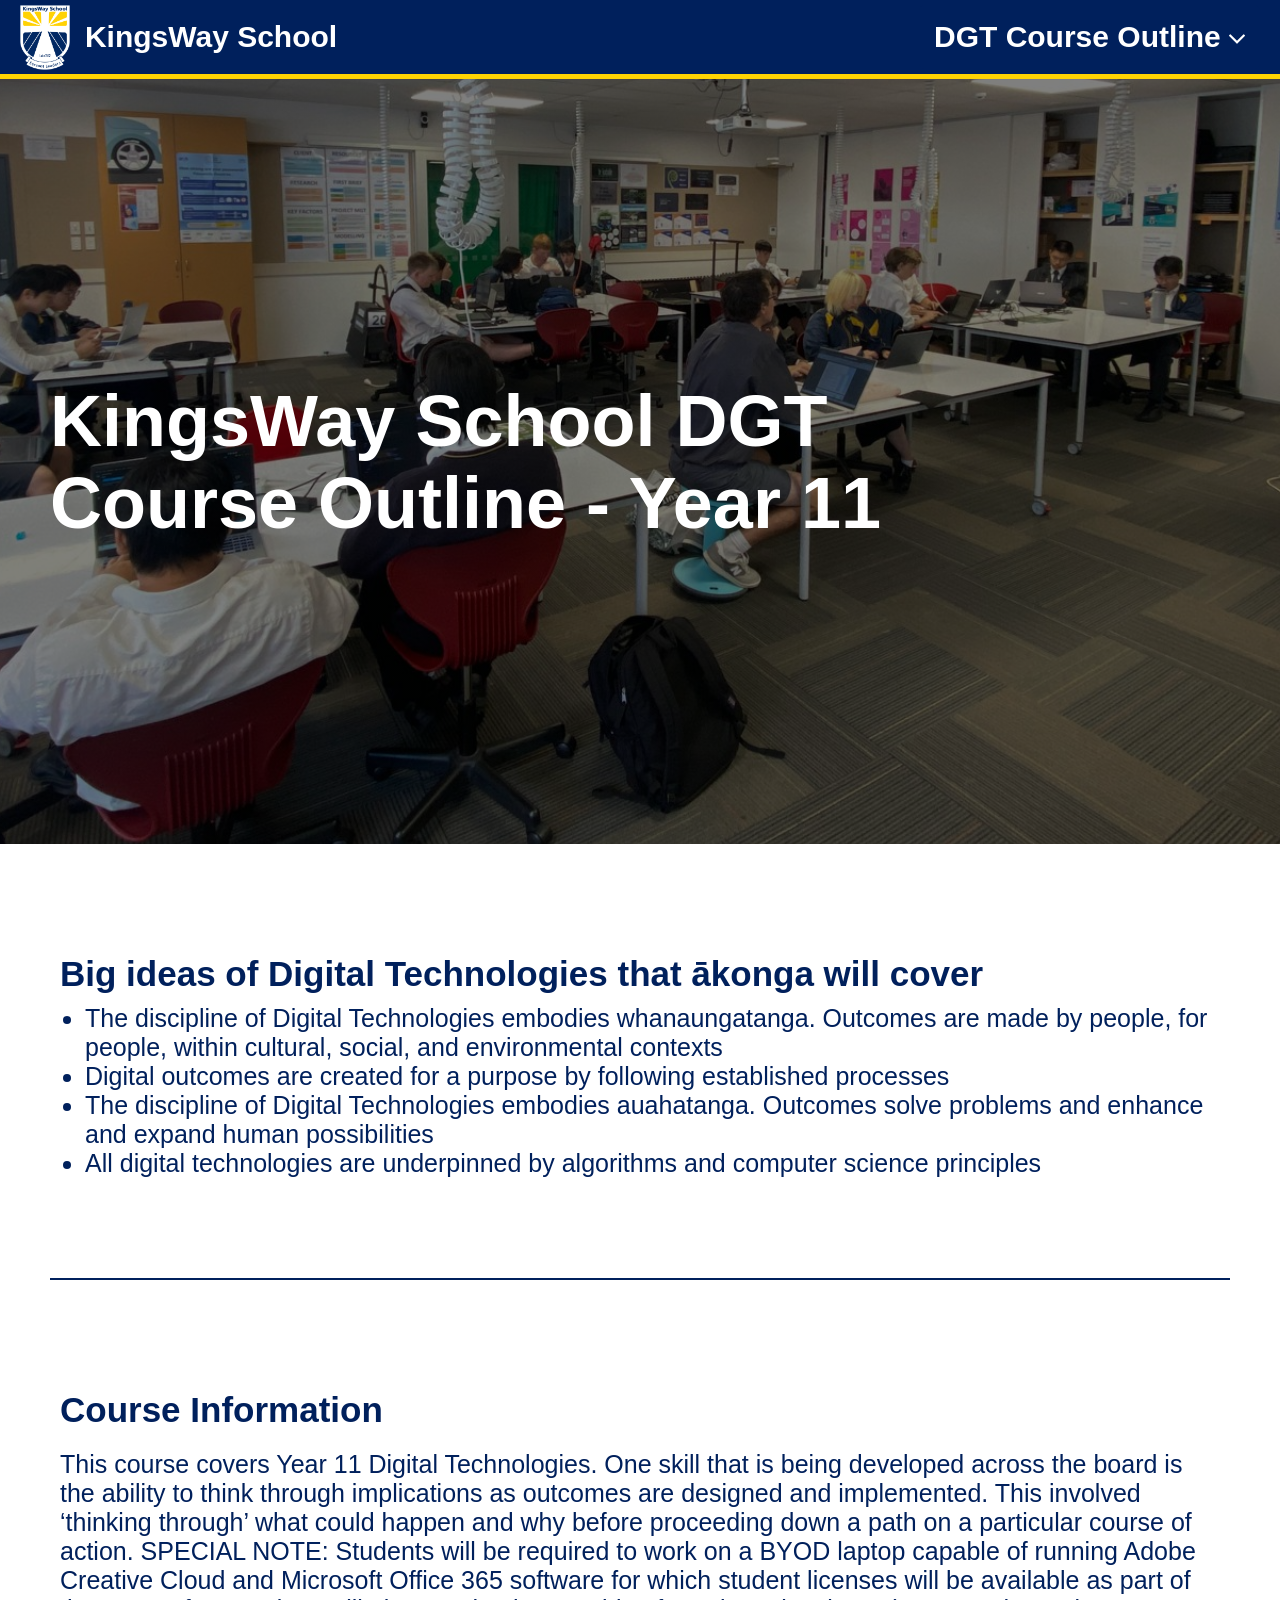
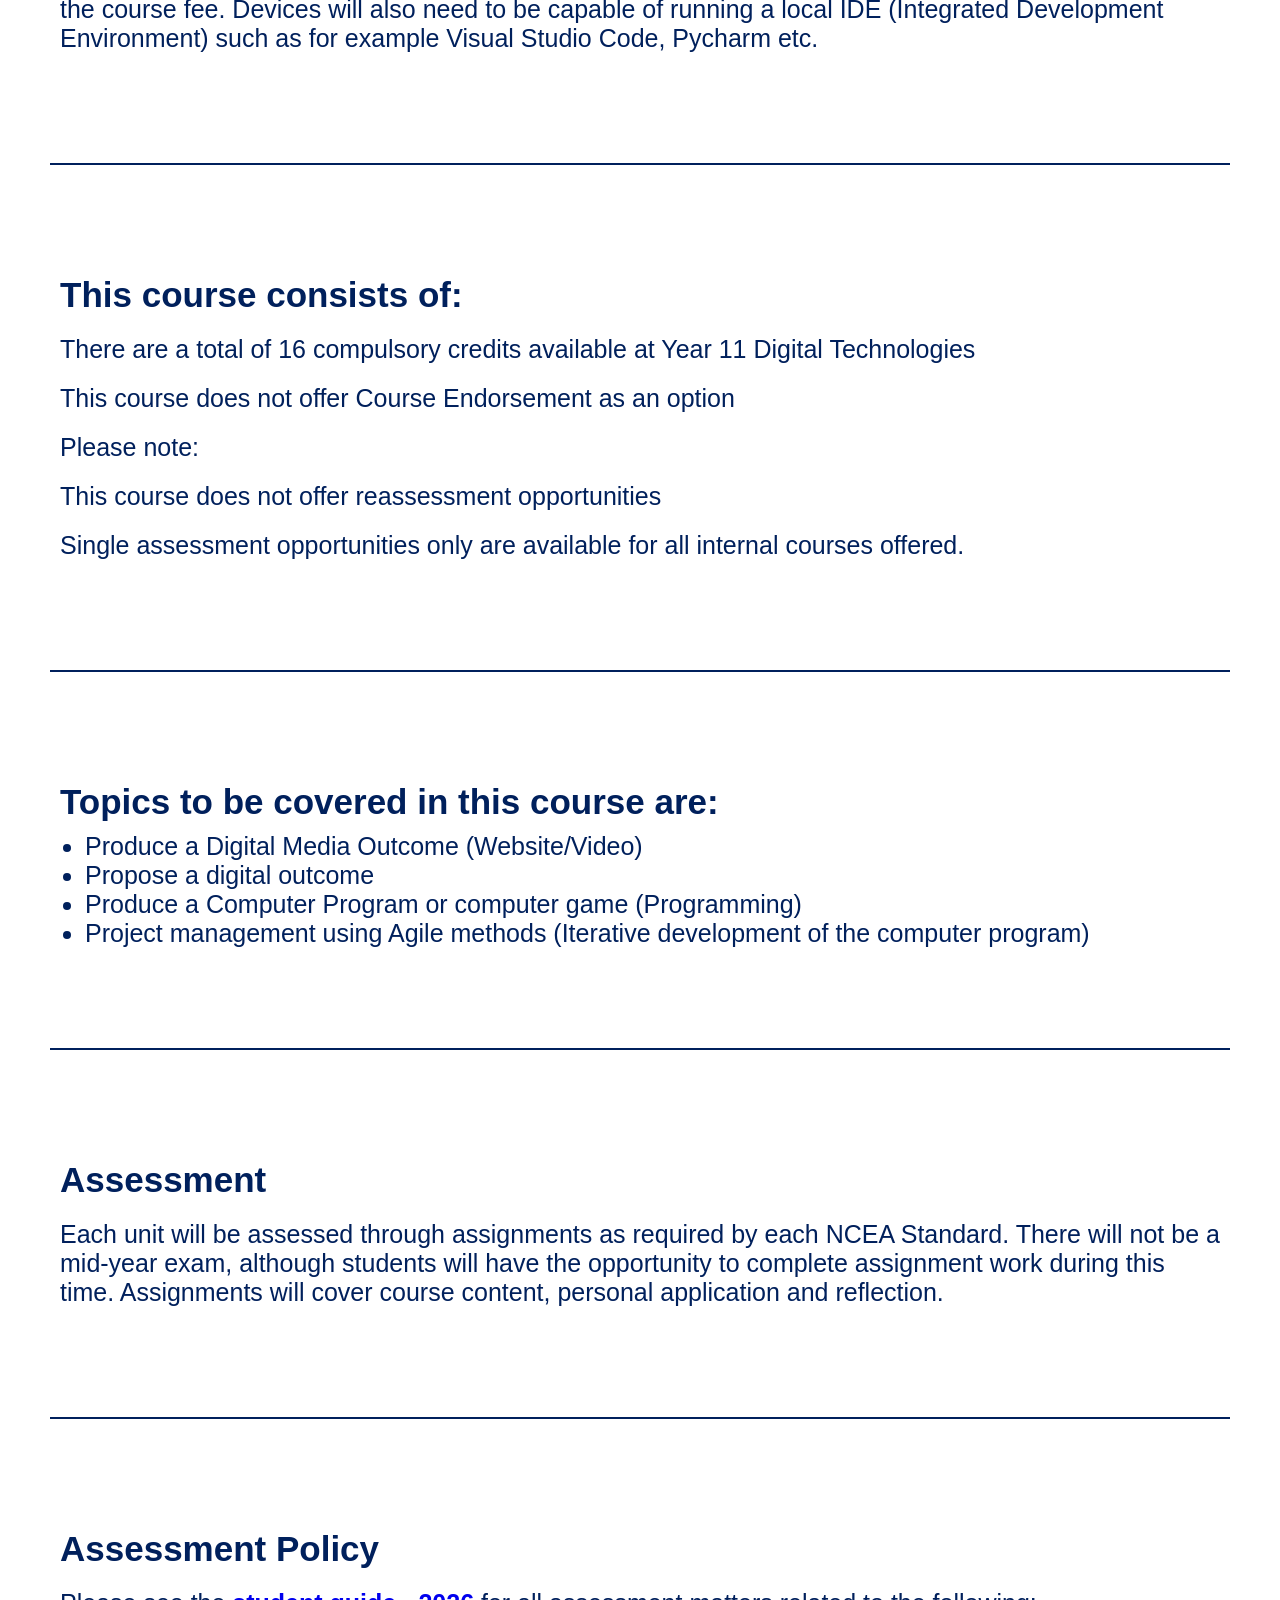
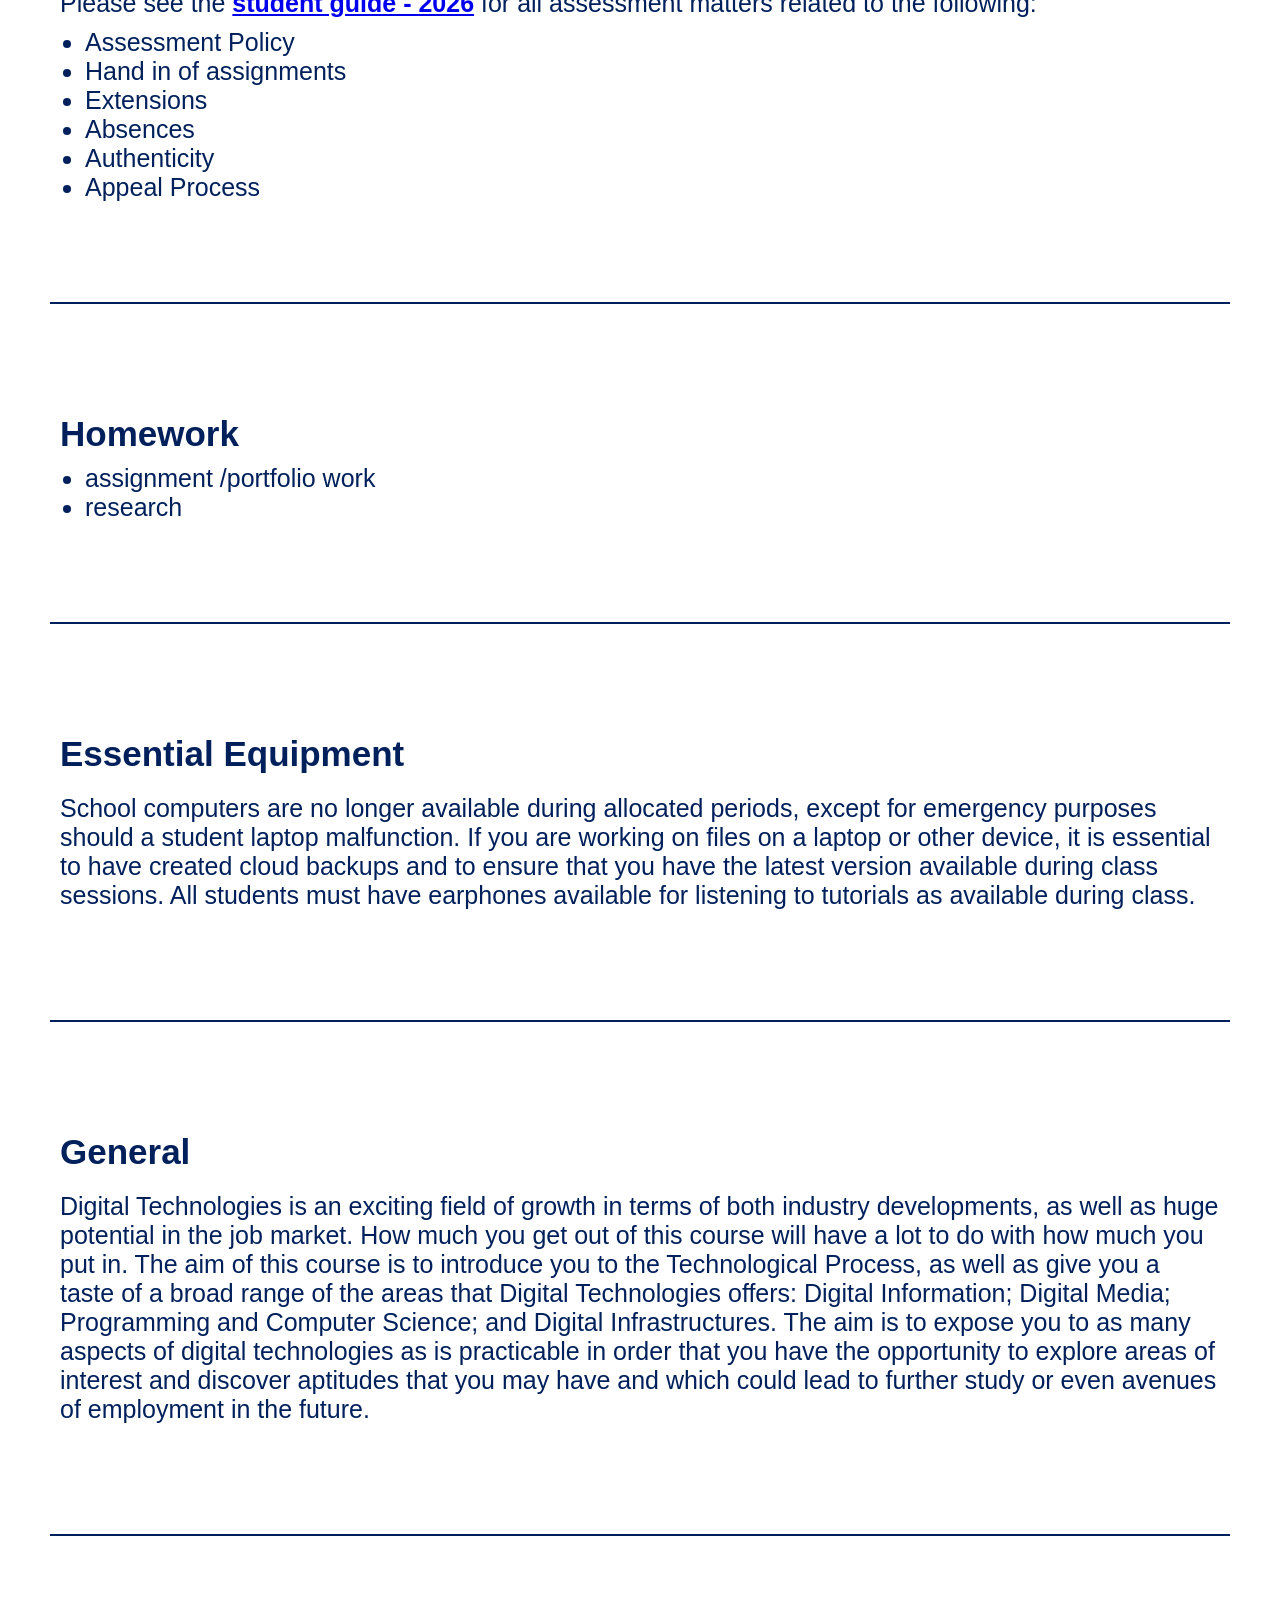
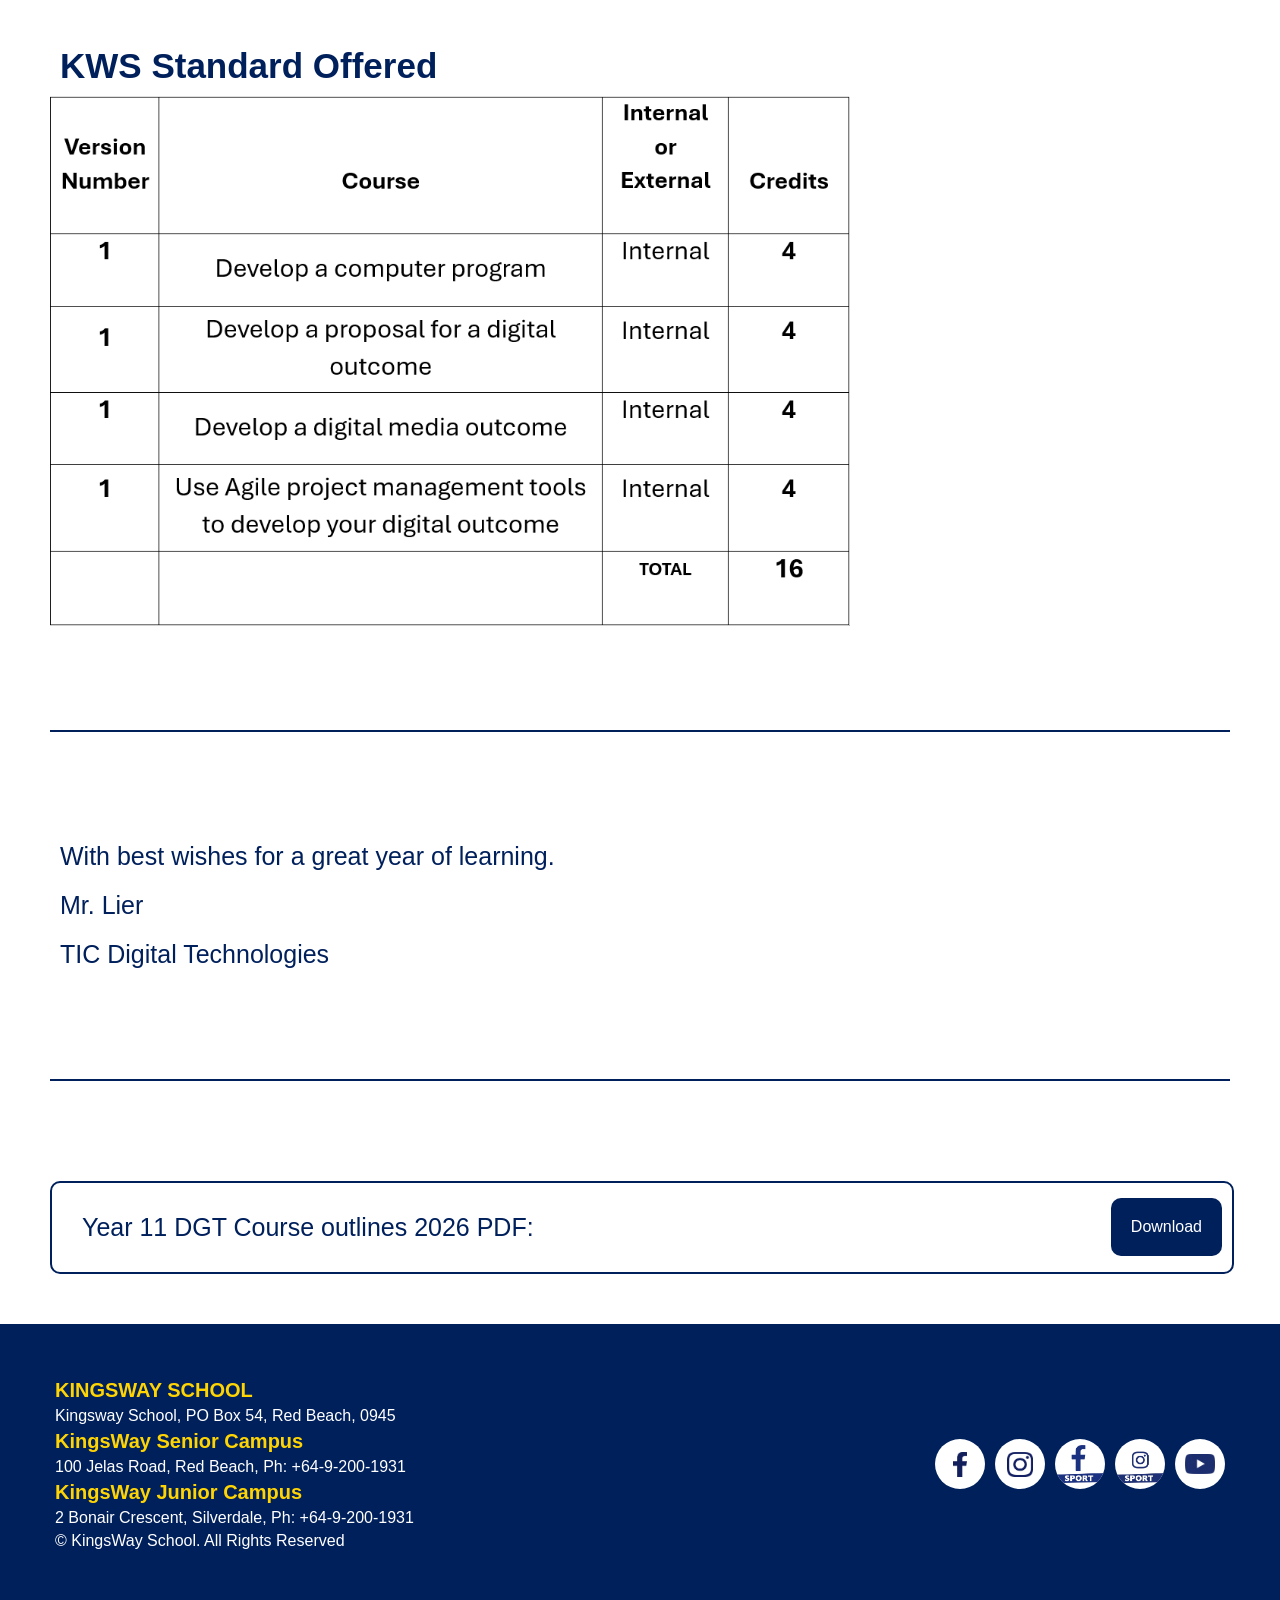
==== commit 4a5a6732: "Fixed spelling most spelling mistakes" ====
--- a/Term 1 2026 DGT Website/dgt_course_outline_y11.html
+++ b/Term 1 2026 DGT Website/dgt_course_outline_y11.html
@@ -6,7 +6,7 @@
         <title> DGT Course Outlines Year 11</title>
         <!-- Links this page to the style sheet -->
         <link href="styles/style.css" rel = "stylesheet">
-        <!-- links the java script -->
+        <!-- links the JavaScript -->
         <script src = "scripts/scripts.js" defer></script>
 
         <meta charset = "UTF-8">
@@ -18,25 +18,25 @@
 
 
     <body>
-        <!-- div that puts the a background around the title and the navbar -->
-        <div class = "new_title_background" id = "paralax_title">
+        <!-- div that puts a background around the title and the navbar -->
+        <div class = "new_title_background">
             
             <!-- Nav Bar where all the links to other pages are -->
             <nav> 
                 <!-- Container that holds the whole navbar -->
                 <div class = "nav_bar">
-                    <!-- Right ~50% of nav bar that holds that logo and "KingsWay Shool" Text. -->
+                    <!-- Right ~50% of nav bar that holds the logo and "KingsWay School" Text. -->
                     <div class = "nav_logo_div">
                         <a class = "logo_link_img_a" href = "index.html"><img alt = "KingsWay School Logo" src="images/kingsway-school-logo.png" class = "logo_link_img"></a>
                         <a class = "nav_bar_text" href = "index.html">KingsWay School</a>
                     </div>
-                    <!-- Left ~50% of navbar what holds the dropdown menu -->
+                    <!-- Left ~50% of navbar that holds the dropdown menu -->
                     <div class = "nav_link_div">
                         <!-- dropdown menu-->
                         <div class="dropdown" data-dropdown>
                             <!-- dropdown menu button (when clicked the dropdown menu will open)-->
                             <button class = "nav_bar_text" id = "dropdown_toggle_button" data-dropdown-button>DGT Course Outline <img alt = "Drop down arrow" src="images/drop_down_arrow.svg" class = "drop_down_arrow"></button>
-                            <!-- drop down menu content -->
+                            <!-- dropdown menu content -->
                             <div class="dropdown_menu">
                                 <a href = "dgt_course_outline_y11.html" class = "nav_bar_text drop_down_text">DGT Y11</a>
                                 <a href = "dgt_course_outline_y12.html" class = "nav_bar_text drop_down_text">DGT L2</a>
@@ -84,7 +84,7 @@
 
             <div>
                 <h2>This course consists of: </h2>
-                <p>here are a total of 16 compulsory credits available at Year 11 Digital Technologies</p>
+                <p>There are a total of 16 compulsory credits available at Year 11 Digital Technologies</p>
                 <p>This course does not offer Course Endorsement as an option</p>
                 <p>Please note:</p>
                 <p>This course does not offer reassessment opportunities</p>
@@ -169,7 +169,7 @@
 
         <div class = "download_div_margin">
             <div class = "download_div">
-                <p class = "download_text">Year 11 DGT Course outlines 2026 pdf:</p>
+                <p class = "download_text">Year 11 DGT Course outlines 2026 PDF:</p>
                 <a class = "download_link" href="documents/year-11-dgt-course-outline-2026.pdf" download>Download</a>
             </div>
         </div>
@@ -183,7 +183,7 @@
 
 
         <footer>
-            <!-- give info about KingsWay school -->
+            <!-- gives info about KingsWay school -->
             <div class = "footer_div">
                 <div class = "footer_info_div"> 
                     <h3 class = "footer_text">KINGSWAY SCHOOL</h3>
@@ -199,27 +199,27 @@
                 <!-- links all of KingsWays other sites -->
                 <div class = "footer_link_div">
                     <a href="https://www.facebook.com/kingsway.school.nz" target = "_blank" class = "footer_link">
-                        <div class = footer_link_content>
+                        <div class = "footer_link_content">
                             <img alt = "facebook logo" src = "images/facebook_f_no_background.png" class = "footer_link_img">
                         </div>
                     </a>
                     <a href="https://www.instagram.com/kingsway_school_nz/" target = "_blank" class = "footer_link">
-                        <div class = footer_link_content>
+                        <div class = "footer_link_content">
                             <img alt = "instagram Logo" src = "images/instagram_logo_no_background.png" class= "footer_link_img">
                         </div>
                     </a>
                     <a href="https://www.facebook.com/KingswaySchoolSport" target = "_blank" class = "footer_link">
-                        <div class = footer_link_content>
+                        <div class = "footer_link_content">
                             <img alt = "Facebook sports Logo" src = "images/facebook_sport_logo_no_background.png" class = "footer_link_img_large">
                         </div>
                     </a>
                     <a href="http://instagram.com/kingsway.sport/" target = "_blank" class = "footer_link">
-                        <div class = footer_link_content>
+                        <div class = "footer_link_content">
                             <img alt = "Instagram sports logo" src = "images/instagram_sport_logo.png" class = "footer_link_img_large">
                         </div>
                     </a>
                     <a href="https://www.youtube.com/channel/UCqCFdAfrhP3bWX5LSuPSF2A/featured?view_as=subscriber" target = "_blank" class = "footer_link">
-                        <div class = footer_link_content>
+                        <div class = "footer_link_content">
                             <img alt = "Youtube Logo" src = "images/youtube_logo.png" class = "footer_link_img_small">
                         </div>
                     </a>
--- a/Term 1 2026 DGT Website/styles/style.css
+++ b/Term 1 2026 DGT Website/styles/style.css
@@ -1,5 +1,5 @@
   /* ================= */
-  /* Sets global defult */
+  /* Sets global default */
   /* ================= */
 *{
   padding:0px;
@@ -92,7 +92,7 @@
 }
 
 /* Styles the image in the nav bar*/
-/* make curser a pointer */
+/* make cursor a pointer */
 .logo_link_img_a{
   margin-left: 20px;
   cursor: pointer;
@@ -111,8 +111,8 @@
 }
 
 /* styles the dropdown menu  */
-/* however makes it invisable.  */
-/* sytles how it will apear when unhidden*/  
+/* however makes it invisible.  */
+/* styles how it will appear when unhidden*/  
 .dropdown_menu{
   position:absolute;
   background-color: #00205C;
@@ -126,7 +126,7 @@
   border-bottom-right-radius: 10px; 
 }
 
-/* when dropdown gets the active class it will apear and slide in */
+/* when dropdown gets the active class it will appear and slide in */
 .dropdown.active .dropdown_menu{
   opacity: 1;
   transform: translateY(0px);
@@ -145,7 +145,7 @@
 
 
 
-/* sets the background image and behavours so that paralax scrolling will work */
+/* sets the background image and behaviors so that parallax scrolling will work */
 .new_title_background{
   background: 
       url("../images/whole_dgt_class.jpg");
@@ -157,7 +157,7 @@
   will-change: background-position;
 }
 
-/* makes the title take up the whole vertical hieght of the screen no matter the size of it */
+/* makes the title take up the whole vertical height of the screen no matter the size of it */
 .title{
   height: 85vh;
   width:100%;
@@ -175,7 +175,7 @@
   
 }
 
-/* sets a 50% transpearant black layer behind text so that it is readable */
+/* sets a 50% transparent black layer behind text so that it is readable */
 .behind_text{
   background: 
     linear-gradient(rgba(0, 0, 0, 0.5), rgba(0, 0, 0, 0.5));
@@ -187,7 +187,7 @@
 }
 
 
-/* makes to so that the text in the title does not get larger then 850px */
+/* makes it so that the text in the title does not get larger than 850px */
 .text_width_restrainer{
   max-width:900px;
   margin:0px 50px;
@@ -217,8 +217,8 @@
  
 
 
-/* centers the explaination and sets width to 70%*/
-.explaination_div{
+/* centers the explanation and sets width to 70%*/
+.explanation_div{
   display: flex;
   justify-content: center;
   align-items: center;
@@ -280,7 +280,7 @@
 }
 
 /* goes behind the text so that you can read it easily */
-/* formates the text so that it in columns */
+/* formats the text so that it in columns */
 
 .body_link_color_div{
   background: 
@@ -295,8 +295,8 @@
   gap: 7px;
 }
 
-/* sets background image for differant buttons */
-/* makes them cover which makes them fill the whole box with as much of the image visiable as posiable */
+/* sets background image for different buttons */
+/* makes them cover which makes them fill the whole box with as much of the image visible as possible */
 #year_11_body_link{
   background: 
     url("../images/students_helping_each_other.jpg");
@@ -394,7 +394,7 @@
 
 
 
-/* syltes the heading text in the footer */
+/* styles the heading text in the footer */
 h3.footer_text{
   color:#FFD403;
   font-size:20px;
@@ -402,7 +402,7 @@
    font-family:sans-serif ;
 }
 
-/* sytles the p text in the footer */
+/* styles the p text in the footer */
 p.footer_text{
   color:white;
   font-size:16px;
@@ -432,24 +432,24 @@
   height: 100%;
 }
 
-/* when you hover over the link in the footer they turn a differant  */
+/* when you hover over the link in the footer they turn a different color */
 .footer_link_content:hover{
   background-color: #FFD403;
 }
 
-/* sets the high of normal images in the foter links */
+/* sets the height of normal images in the footer links */
 .footer_link_img{
   height:25px;
   overflow: hidden;
 }
 
-/* some images have a banner that says sports they needed to be given a differant high to make the banner go onto the edge of theh cirle */
+/* some images have a banner that says sports they needed to be given a different height to make the banner go onto the edge of the circle */
 .footer_link_img_large{
   height:38px;
   overflow: hidden;
 }
 
-/* the youtube logo looked weird when its height was 25px so i made it 20px instead */
+/* the YouTube logo looked weird when its height was 25px so I made it 20px instead */
 .footer_link_img_small{
   height:20px;
   overflow: hidden;
@@ -457,10 +457,10 @@
 
 
 /* ============================== */
-/* Other pages coures online info */
+/* Other pages course online info */
 /* ============================== */
 
-/* sets all info in coures outline for 3 pages */
+/* sets all info in course outline for 3 pages */
 .page_info_div{
   color:#00205C;
   padding:0px 50px 50px 50px;
@@ -518,7 +518,7 @@
 /* =============== */
 
 
-/* Restrics the download div so that it doesn't touch the side */
+/* Restricts the download div so that it doesn't touch the side */
 .download_div_margin{
   margin: 50px;
 }
@@ -534,7 +534,7 @@
   font-family: sans-serif;
 }
 
-/* set the side of the text and makes it more readable by giving it padding */
+/* set the size of the text and makes it more readable by giving it padding */
 .download_text{
   padding: 30px;
   font-size: 25px;
@@ -552,8 +552,8 @@
   color:white;
 }
 
-/* sets the width of the image that show a table of the differant standartds offered */
-/* makes it so that it doesn't get to large */
+/* sets the width of the image that show a table of the different standards offered */
+/* makes it so that it doesn't get too large */
 .standards_offered{
   width:800px;
 }
@@ -564,7 +564,7 @@
 
 
 
-/* when the screen become less then 1024px in width this makes the introduction change from having "welcome" on the left and text on the right to having text on the top and text underneth */
+/* when the screen becomes less than 1024px in width this makes the introduction change from having "welcome" on the left and text on the right to having text on the top and text underneath */
 @media all and (max-width:1200px){
   .introduction{
     display: block;
@@ -582,13 +582,13 @@
 }
 
 @media all and (max-width:900px){
-  /* this preveously had a width of 800px */
-  /* under 900px there will be no more room for it so i set it to 100% so that it can take up the maxiumu space that it can */
+  /* this previously had a width of 800px */
+  /* under 900px there will be no more room for it so I set it to 100% so that it can take up the maximum space that it can */
   .standards_offered{
     width: 100%
   }
 
-  /* redues the amount of padding around the body links */
+  /* reduces the amount of padding around the body links */
  .body_link_div {
     padding-top: 50px;
     padding-bottom: 50px;
@@ -601,7 +601,7 @@
 @media (max-width: 520px) {
   /* centers everything is that button div* and puts the button under the text/
 
-  /* resizing the text so that it isn't so large when the screen in small */
+  /* resizing the text so that it isn't so large when the screen is small */
   .download_text{
     font-size: 20px;
     text-align: center;
@@ -616,7 +616,7 @@
     align-items: center;
   }
 
-  /* makes the download button take up the whole botton of the div */
+  /* makes the download button take up the whole bottom of the div */
   .download_link{
     width:90%;
     text-align: center;
@@ -639,15 +639,15 @@
 
   
 
-    /* makes margin 10% instead of 50px on the left and 0 on te right */
-    /* this is done so there is padding on both sides and so that the padding looks more natureal*/
+    /* makes margin 10% instead of 50px on the left and 0 on the right */
+    /* this is done so there is padding on both sides and so that the padding looks more natural*/
     .footer_info_div {
       margin: 0% 10% 0% 10%;
     }
 
 
-    /* makes the pichture the size of the text in the link instead of 450px */
-    /* this is done so that he pichture doesn't overflow off the screen */
+    /* makes the picture the size of the text in the link instead of 450px */
+    /* this is done so that the picture doesn't overflow off the screen */
     #year_11_body_link {
       width: 100%;
     }
@@ -681,7 +681,7 @@
   }
 
 
-  /* makes the welcome stay on screen for as long as possable */
+  /* makes the welcome stay on screen for as long as possible */
   .welcome_div{
     justify-content: center;
   }
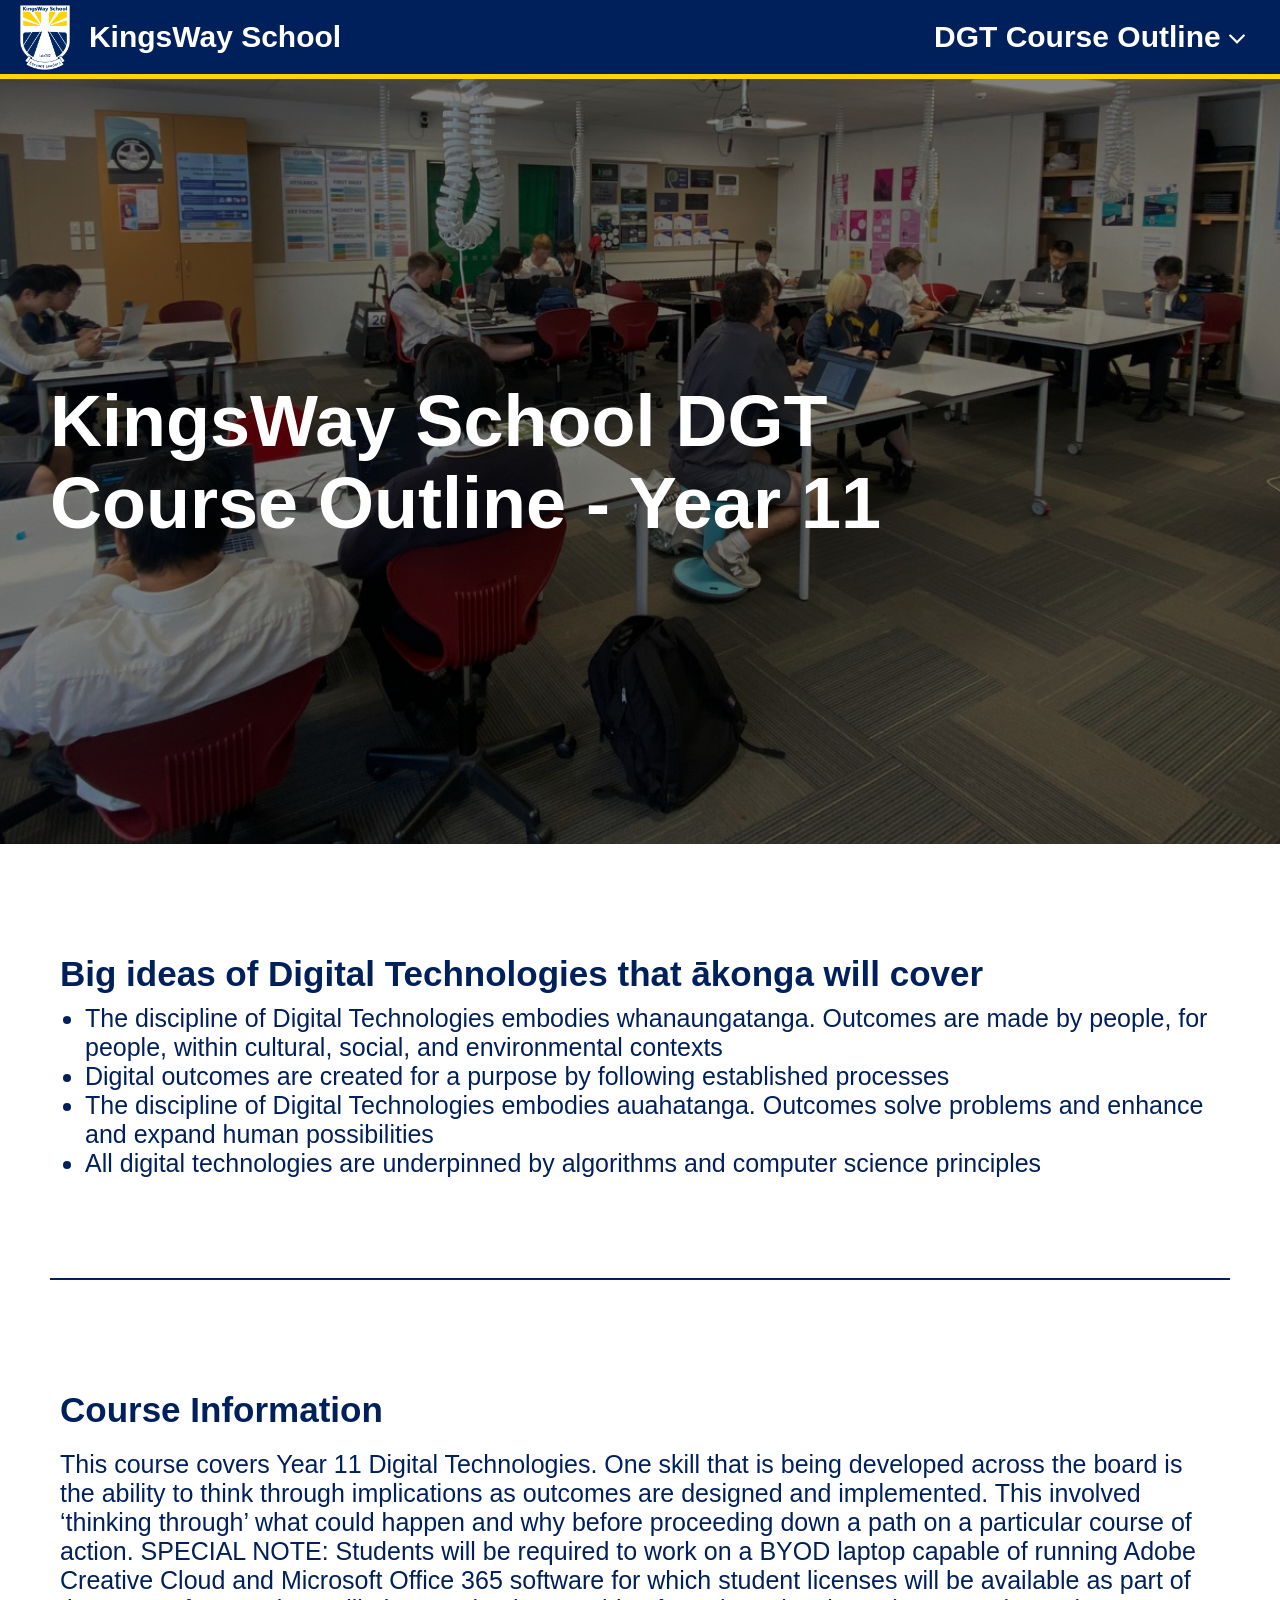
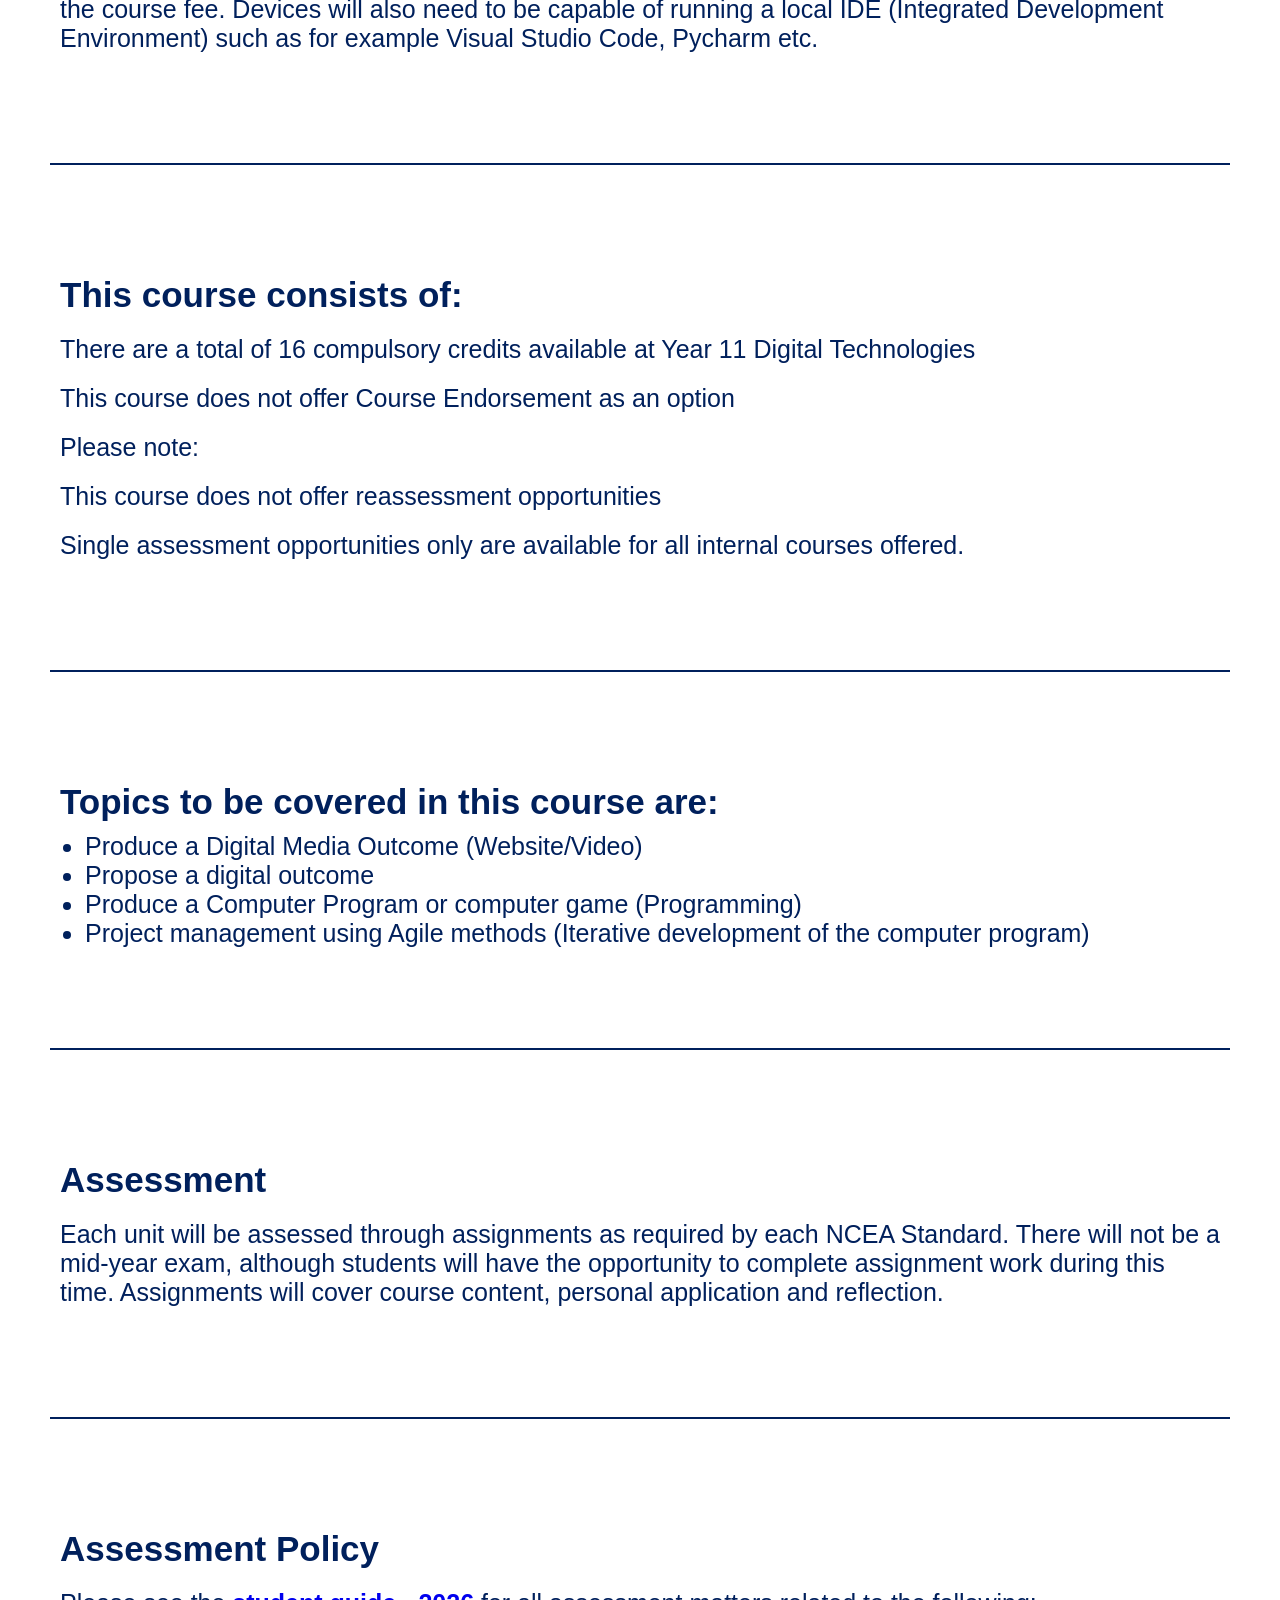
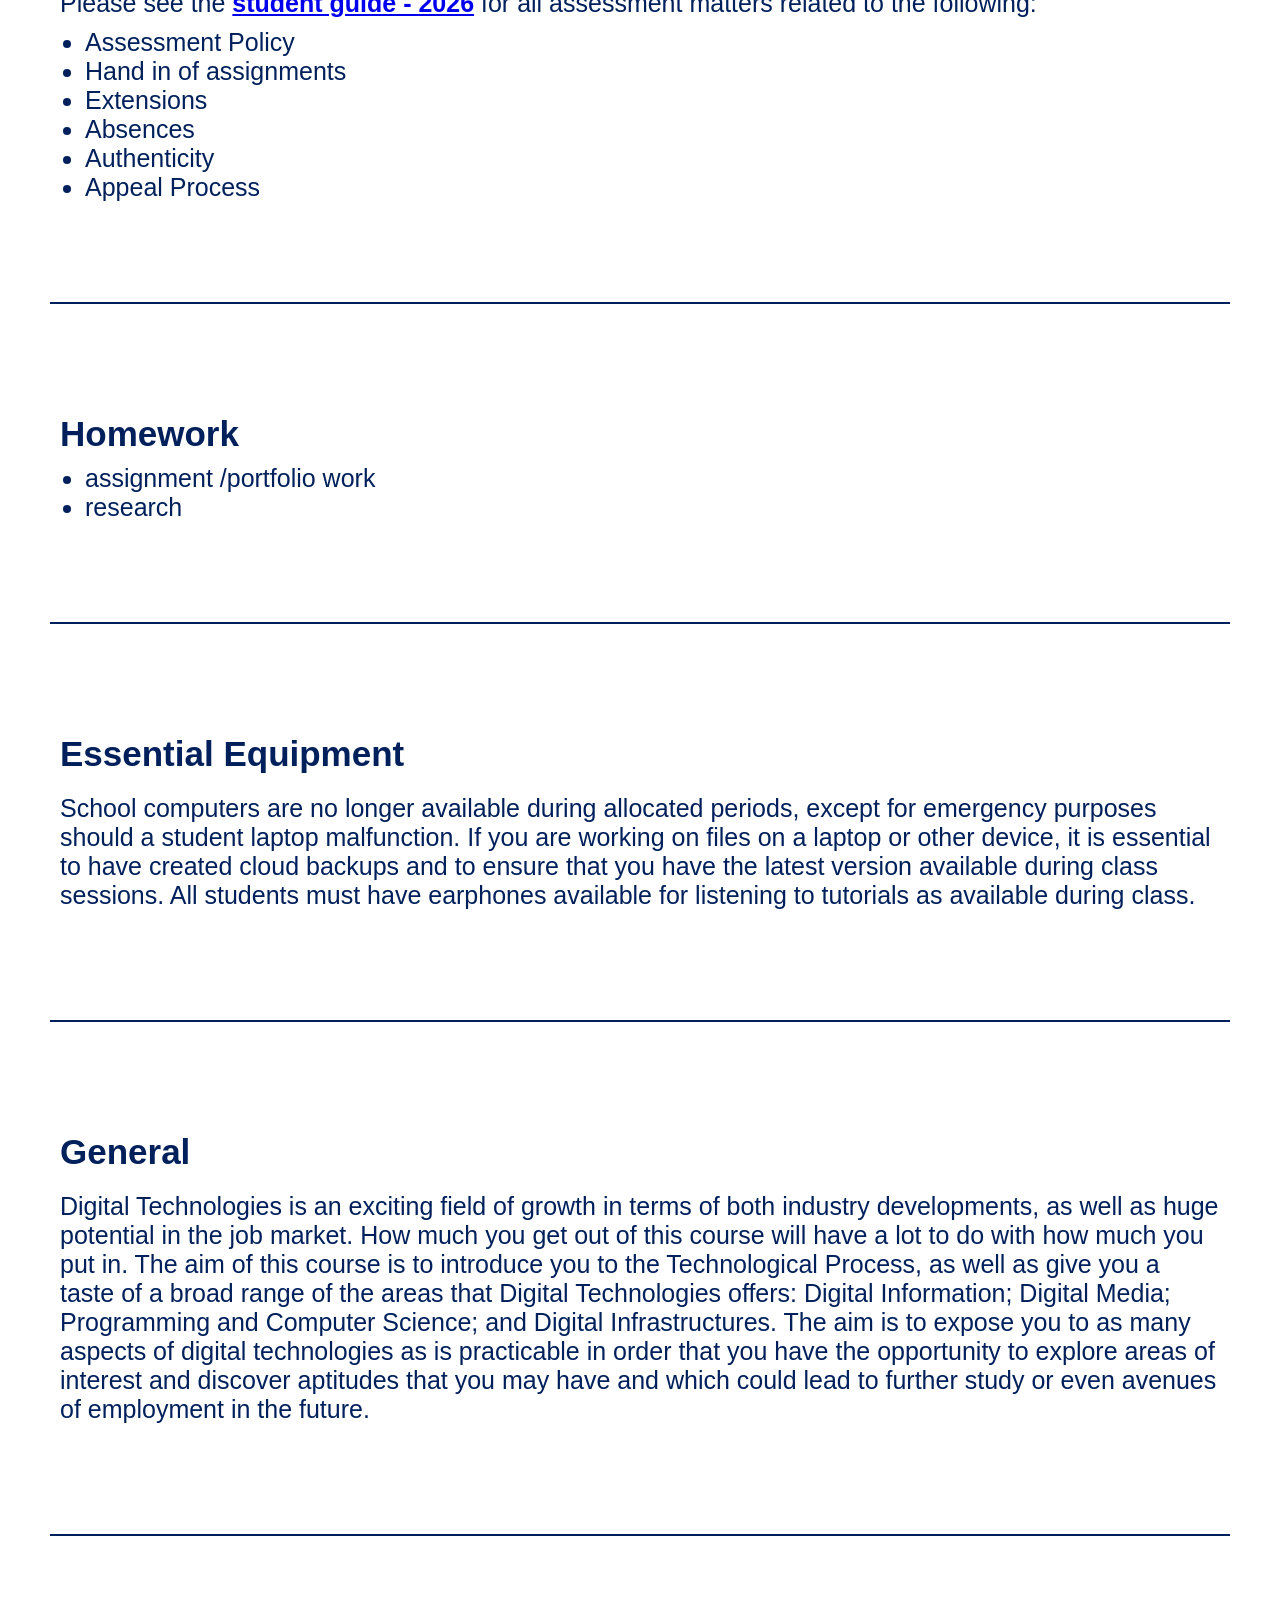
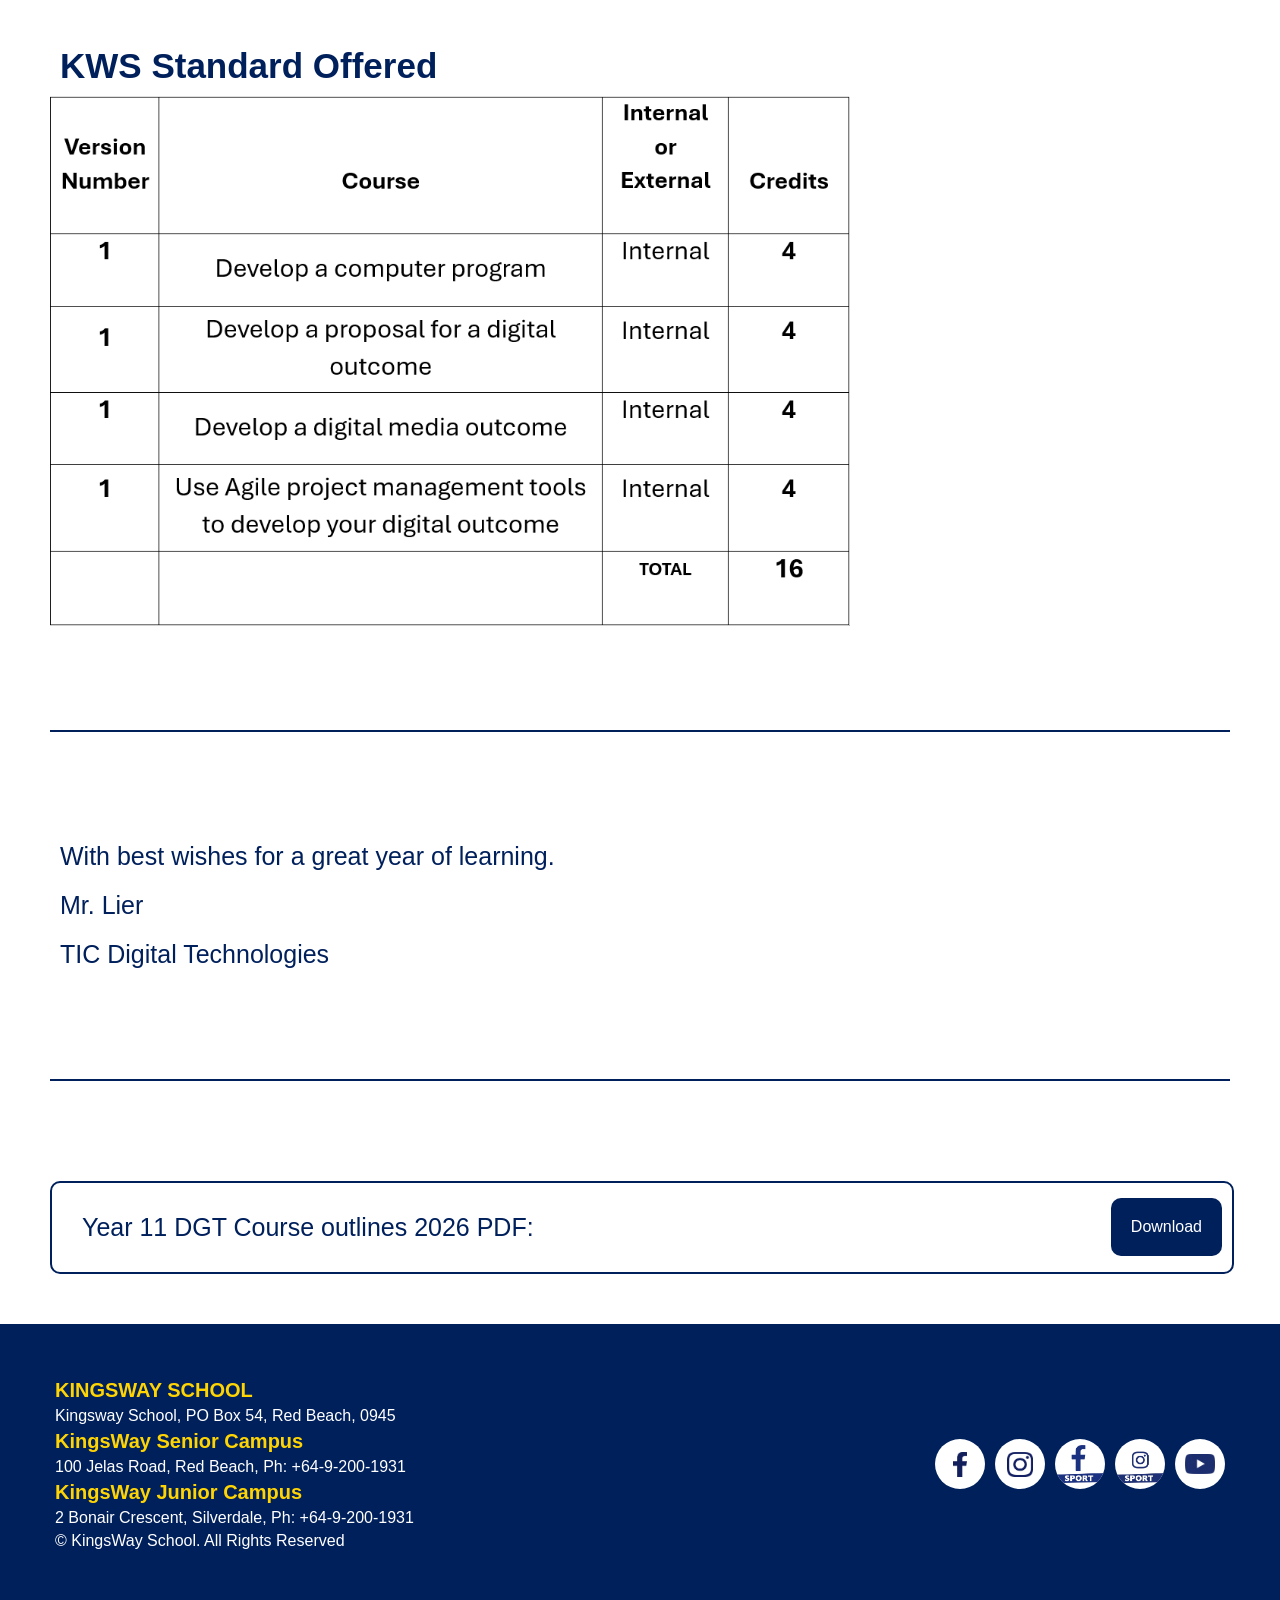
==== commit 436d2a88: "Final Upload" ====
--- a/Term 1 2026 DGT Website/dgt_course_outline_y11.html
+++ b/Term 1 2026 DGT Website/dgt_course_outline_y11.html
@@ -58,7 +58,7 @@
 
         </div>
 
-
+        <!-- is the main imfomation in the website -->
         <div class = "page_info_div">  
             
             <div>
@@ -157,7 +157,6 @@
             
 
             <div>
-                <!-- might need image of signature -->
                 <P>With best wishes for a great year of learning.</P>
                 <P>Mr. Lier</P>
                 <p>TIC Digital Technologies</p>
--- a/Term 1 2026 DGT Website/styles/style.css
+++ b/Term 1 2026 DGT Website/styles/style.css
@@ -69,6 +69,7 @@
   text-decoration:none;
   cursor: pointer;
   padding: 15px;
+  margin-left:4px;
   border-radius: 5px;
 }
 
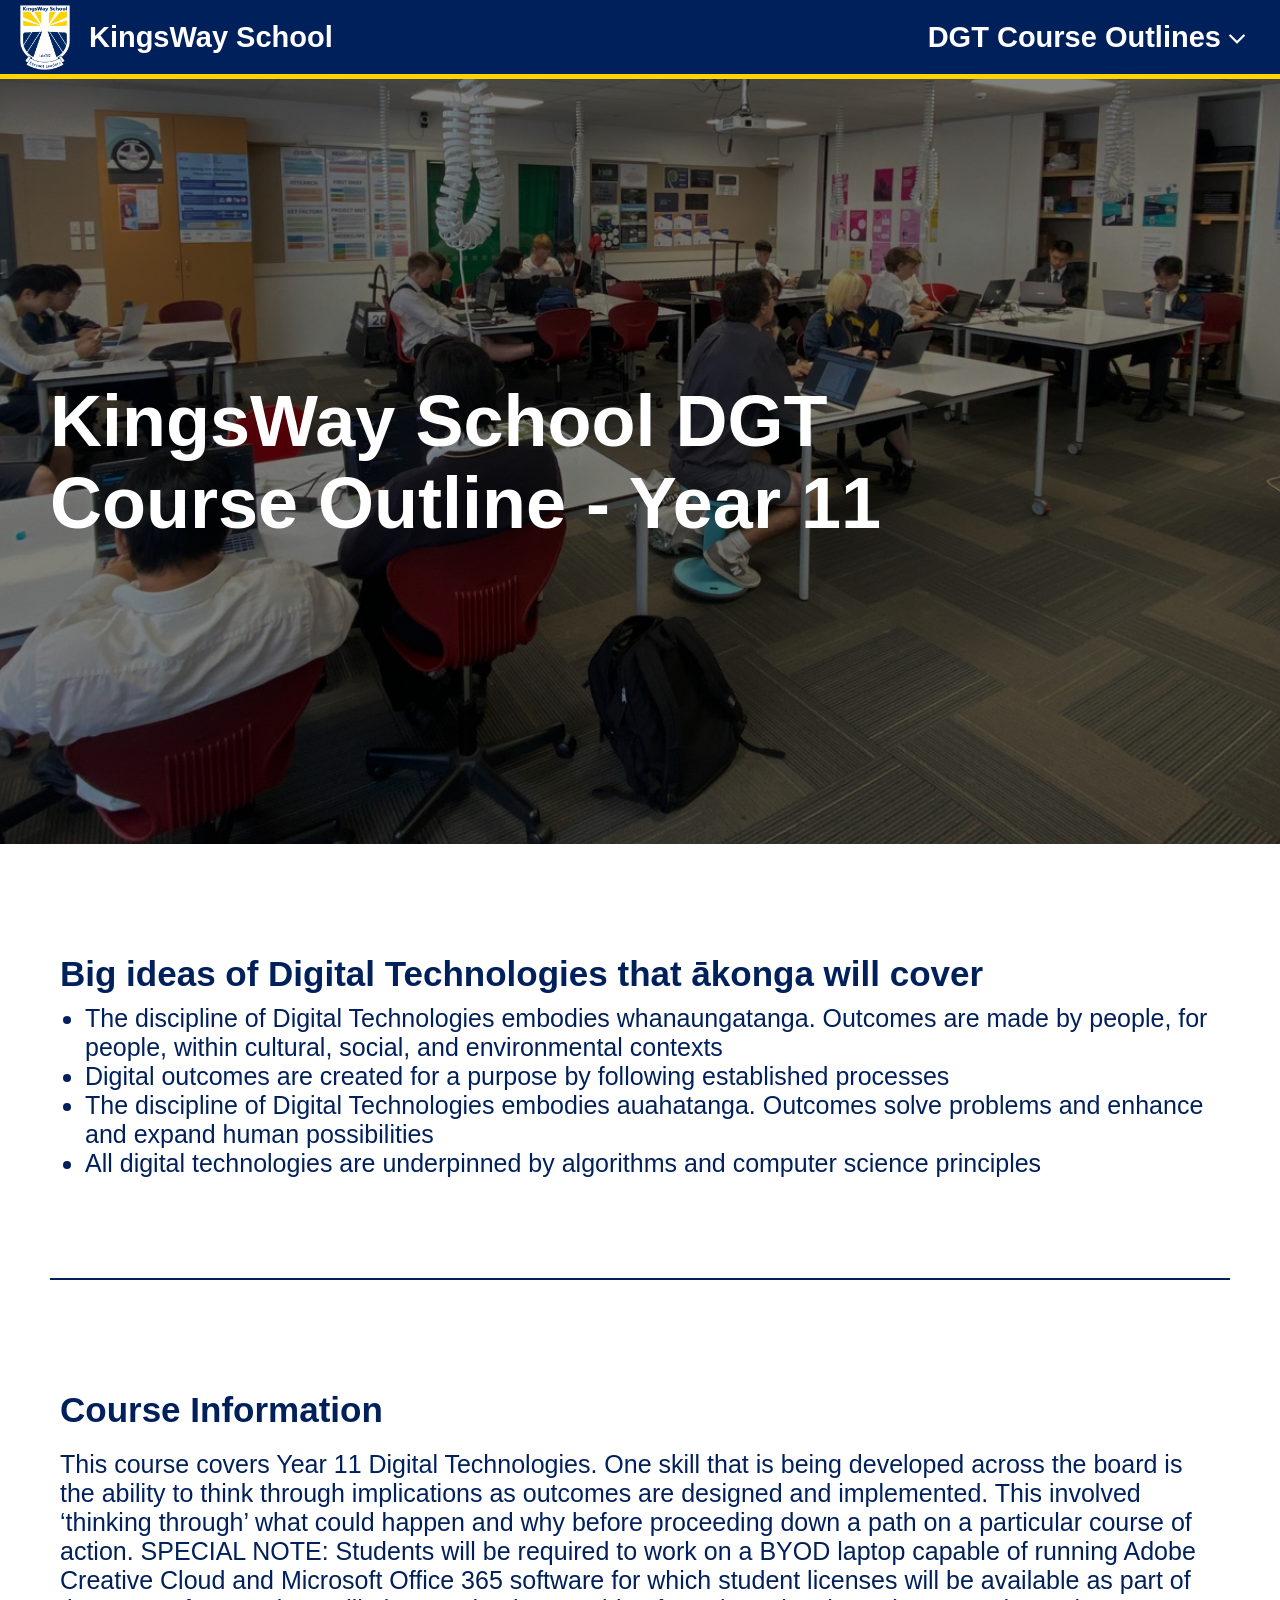
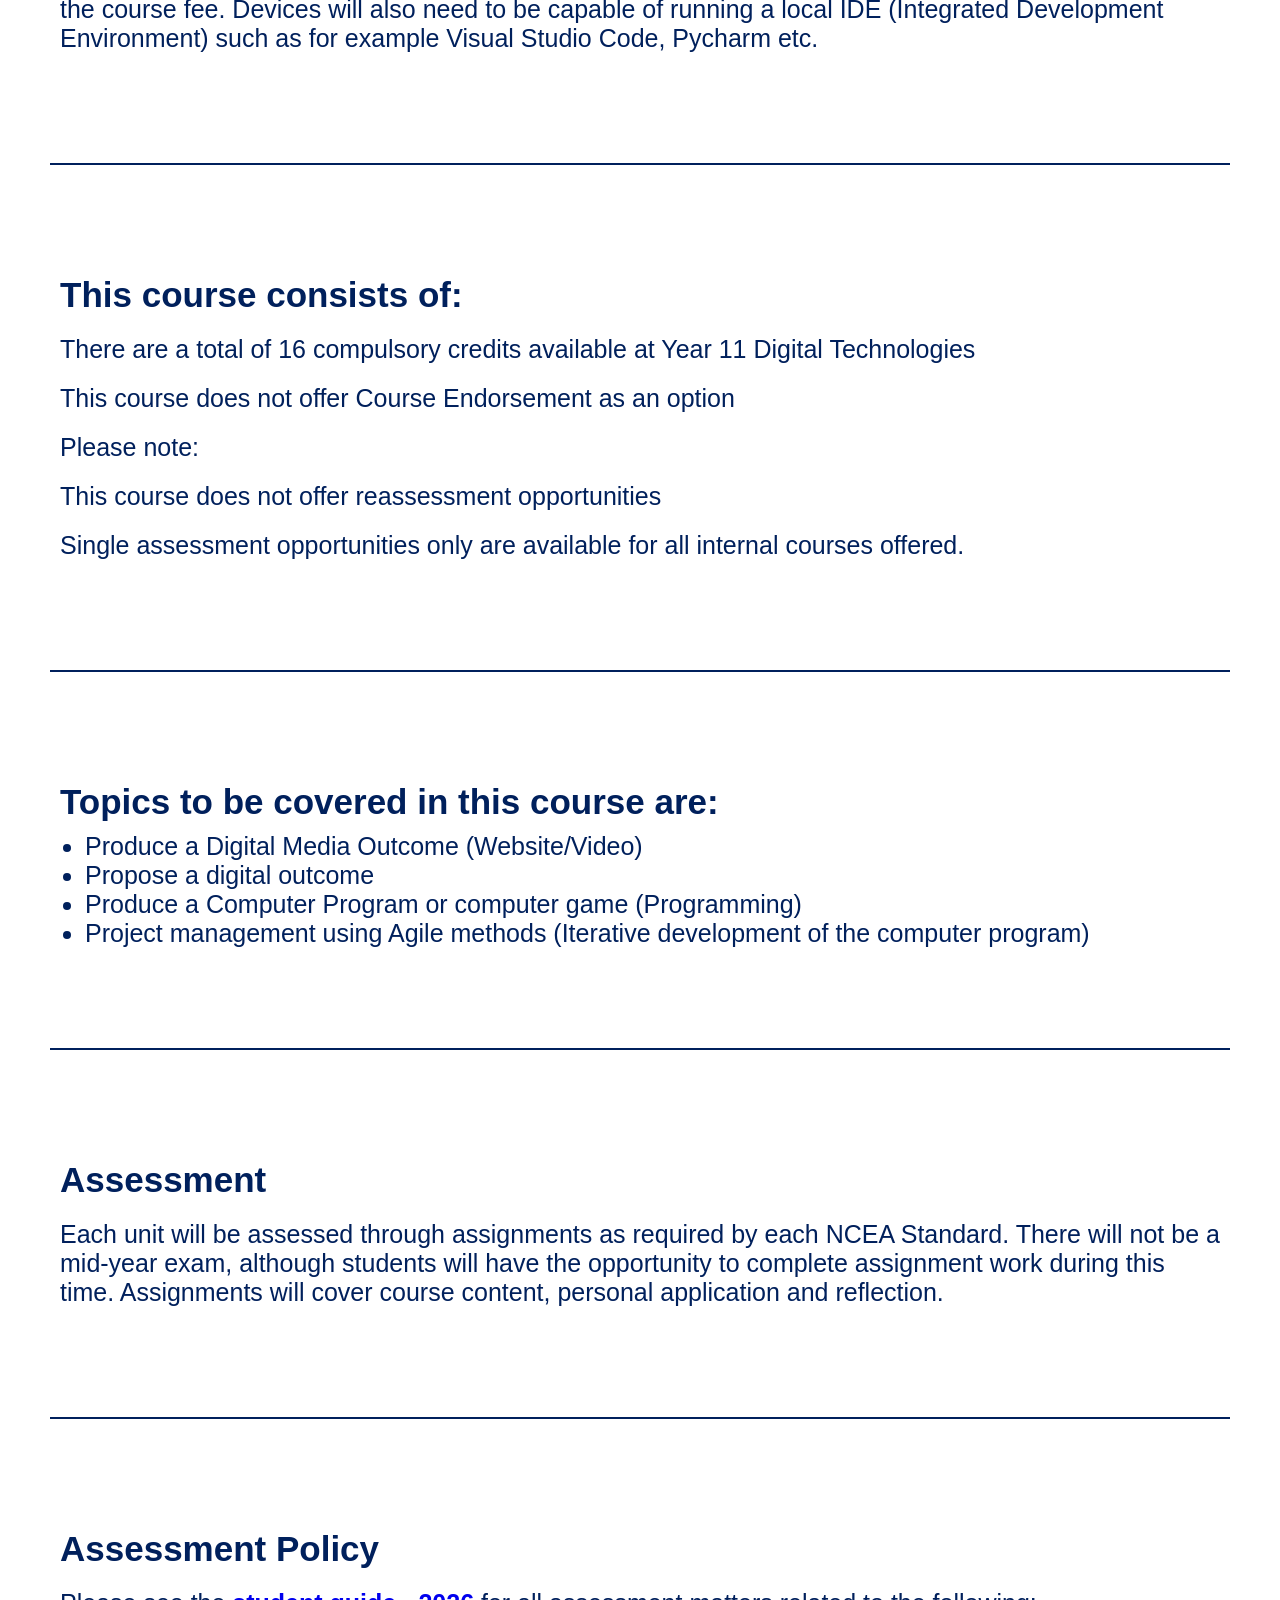
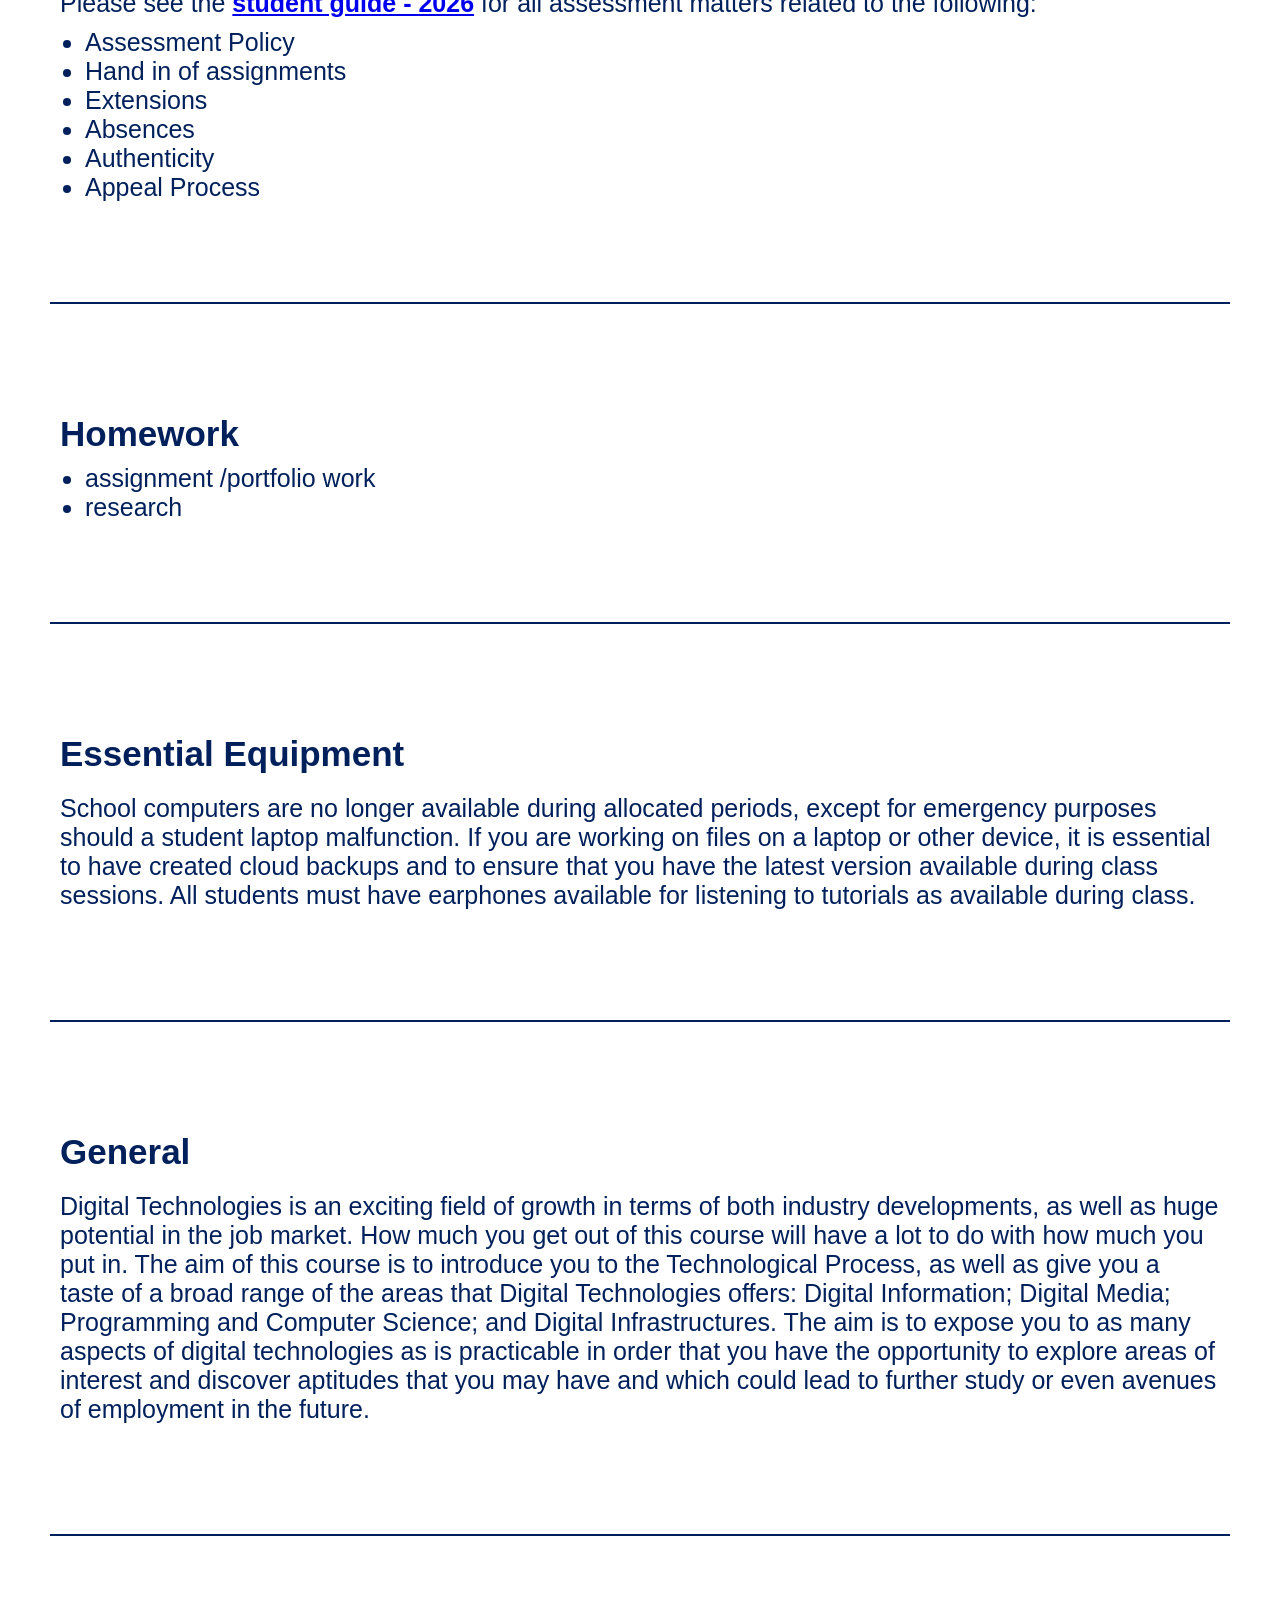
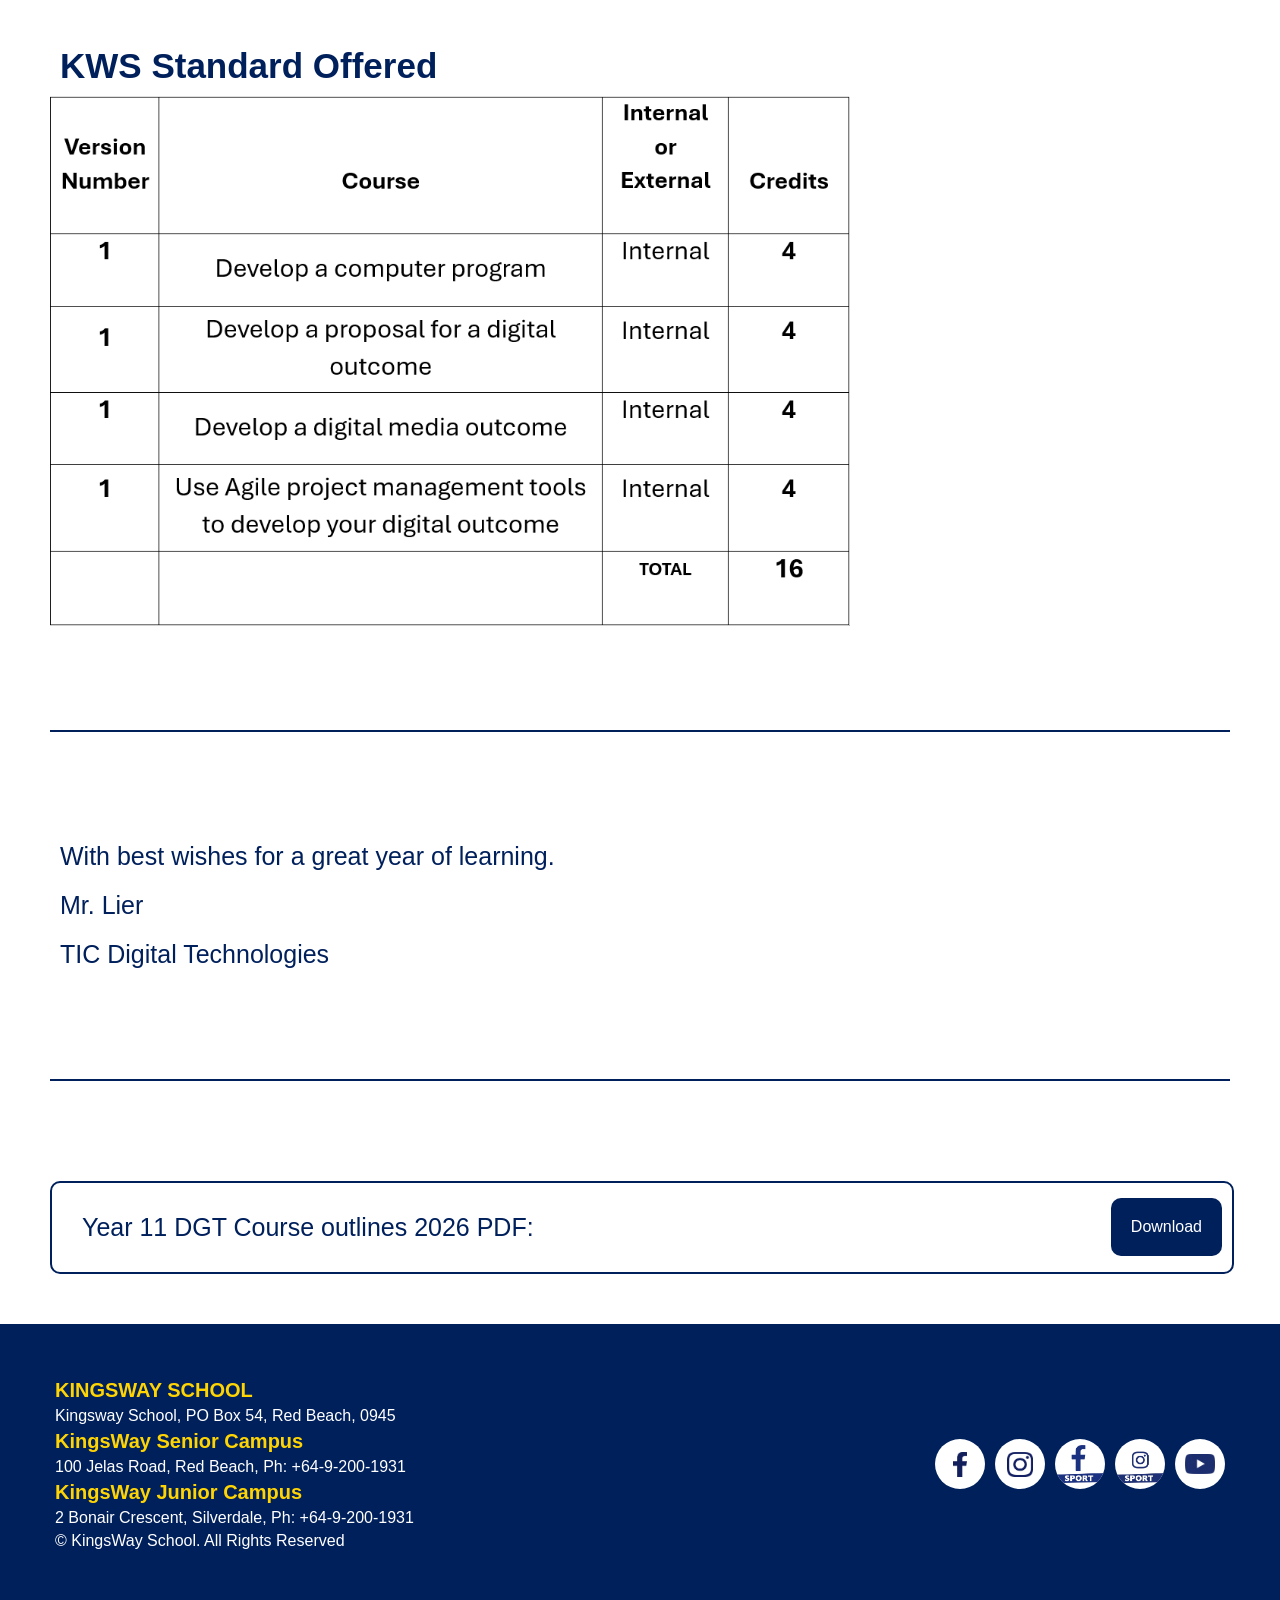
==== commit 9932ccfd: "Final upload with Tweaks" ====
--- a/Term 1 2026 DGT Website/dgt_course_outline_y11.html
+++ b/Term 1 2026 DGT Website/dgt_course_outline_y11.html
@@ -35,7 +35,7 @@
                         <!-- dropdown menu-->
                         <div class="dropdown" data-dropdown>
                             <!-- dropdown menu button (when clicked the dropdown menu will open)-->
-                            <button class = "nav_bar_text" id = "dropdown_toggle_button" data-dropdown-button>DGT Course Outline <img alt = "Drop down arrow" src="images/drop_down_arrow.svg" class = "drop_down_arrow"></button>
+                            <button class = "nav_bar_text" id = "dropdown_toggle_button" data-dropdown-button>DGT Course Outlines <img alt = "Drop down arrow" src="images/drop_down_arrow.svg" class = "drop_down_arrow"></button>
                             <!-- dropdown menu content -->
                             <div class="dropdown_menu">
                                 <a href = "dgt_course_outline_y11.html" class = "nav_bar_text drop_down_text">DGT Y11</a>
--- a/Term 1 2026 DGT Website/styles/style.css
+++ b/Term 1 2026 DGT Website/styles/style.css
@@ -64,7 +64,7 @@
 .nav_bar_text{
   font-family:sans-serif;
   font-weight: 700;
-  font-size:30px;
+  font-size:29px;
   color:white;
   text-decoration:none;
   cursor: pointer;
